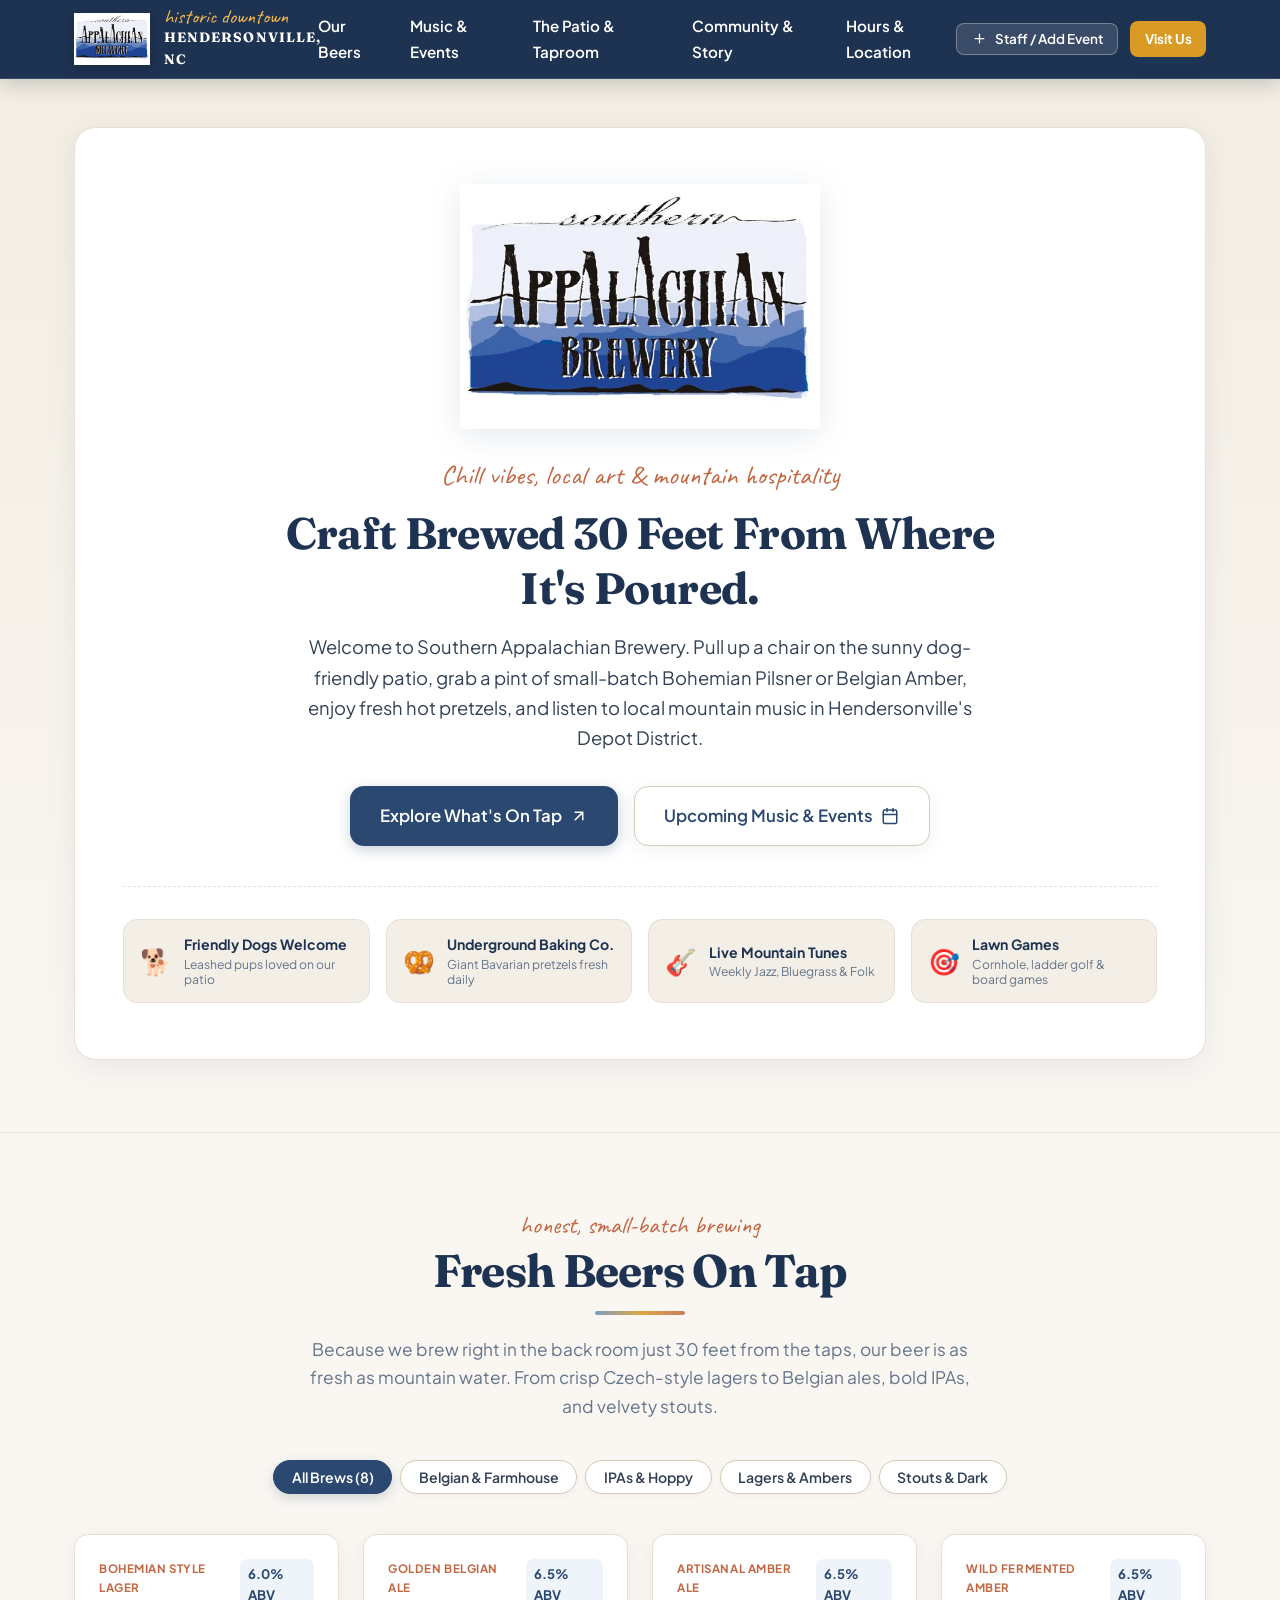
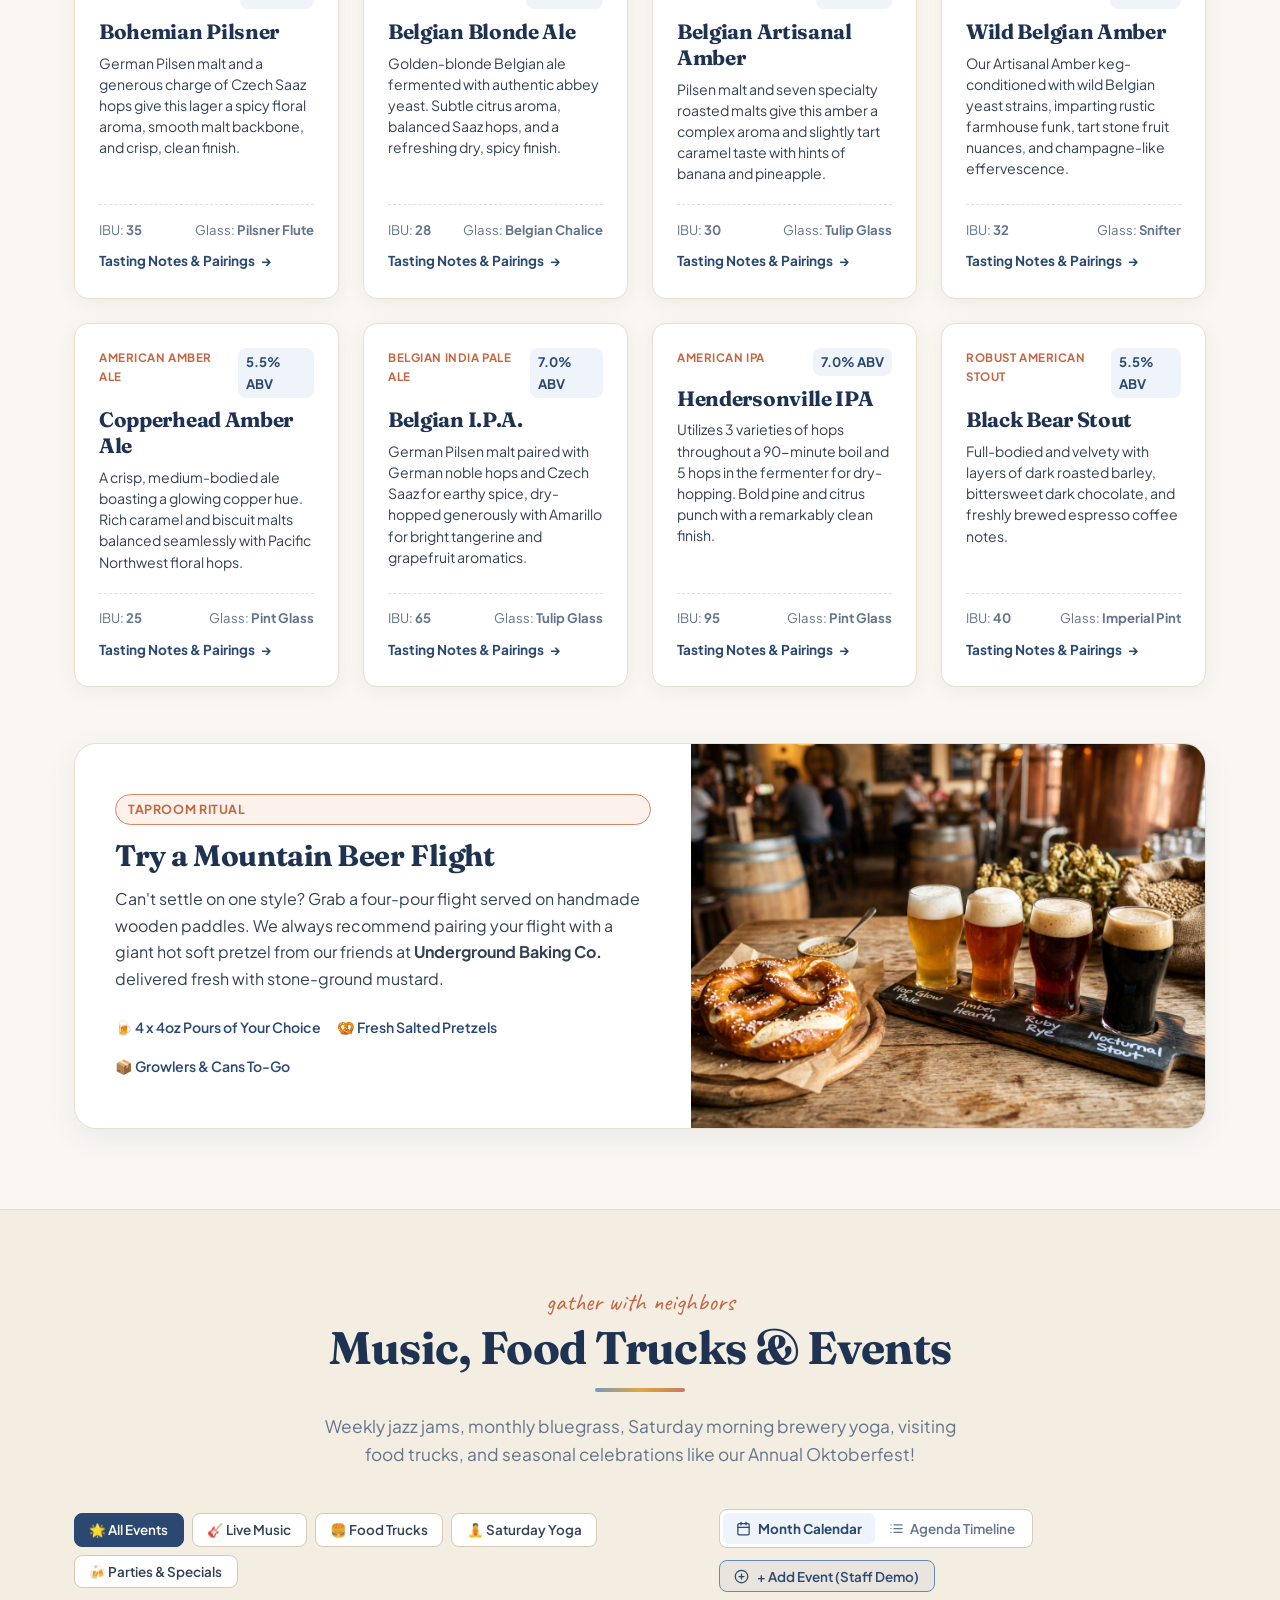
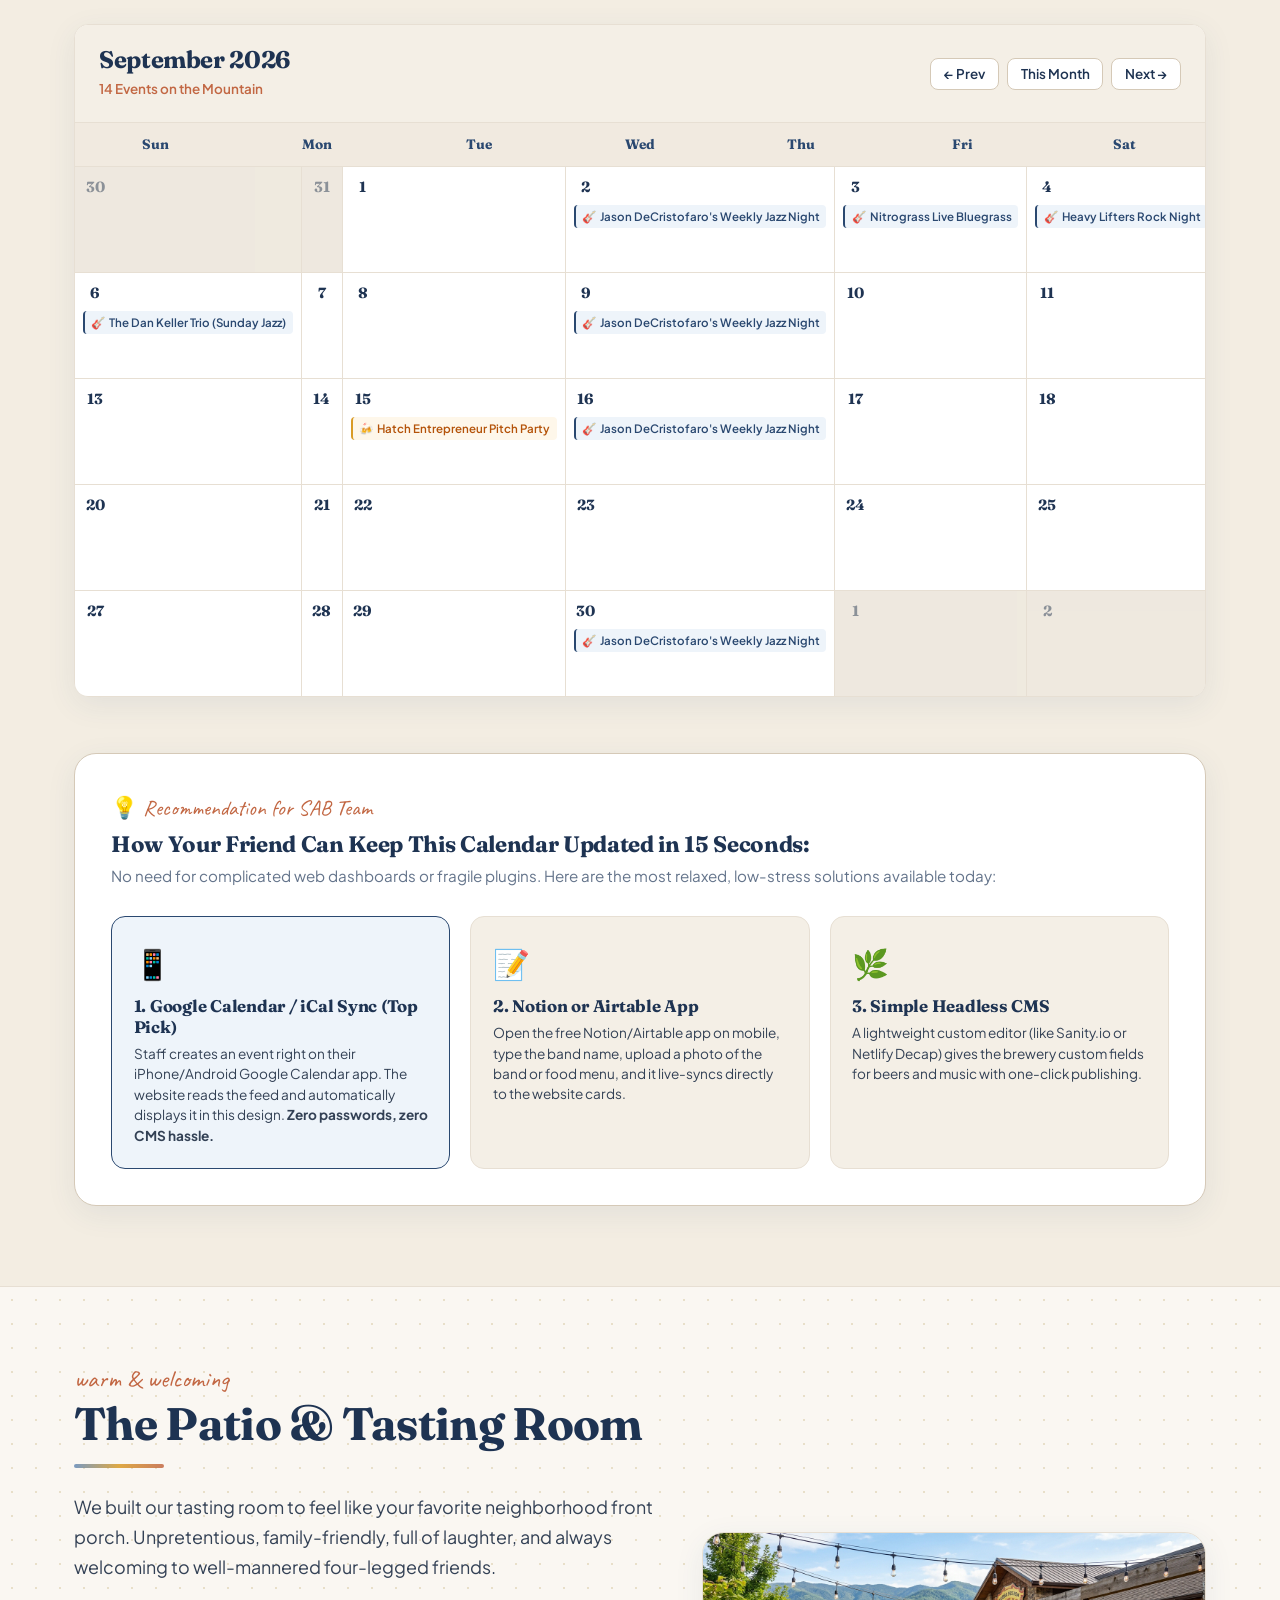
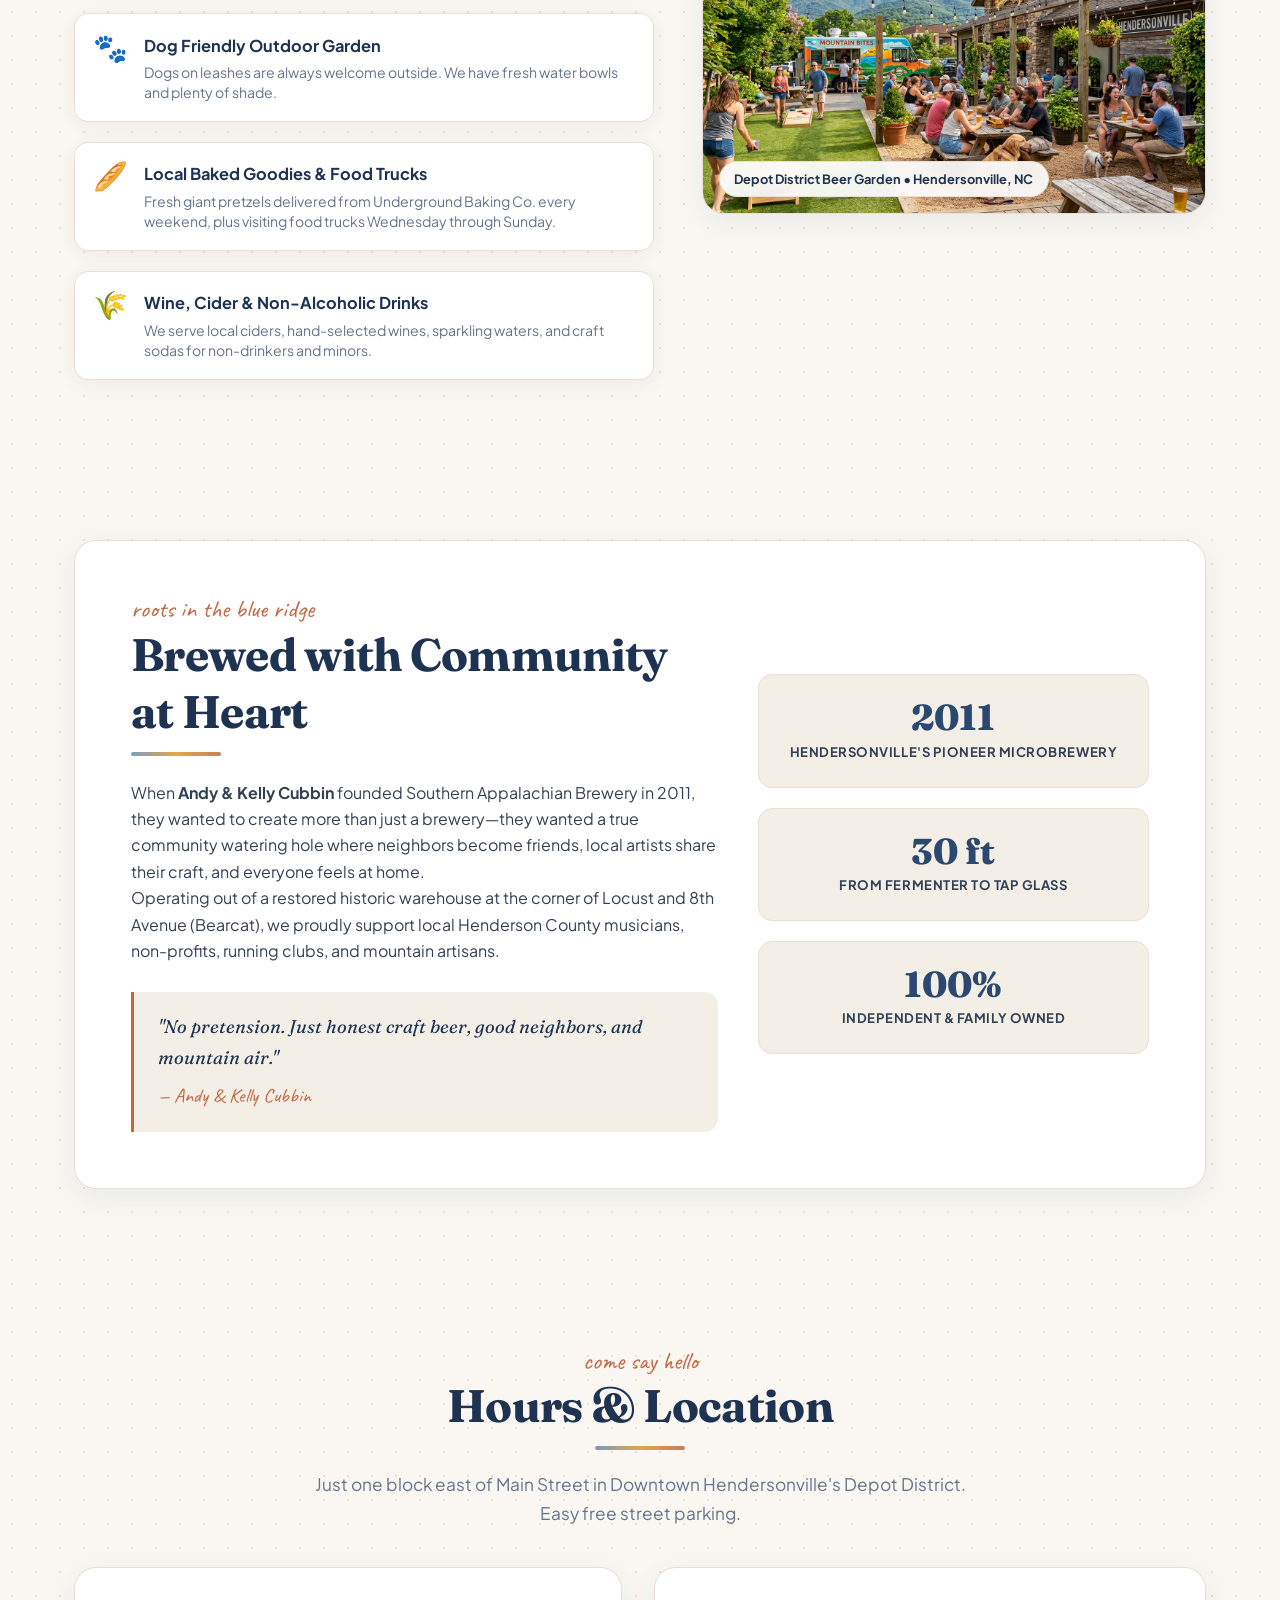
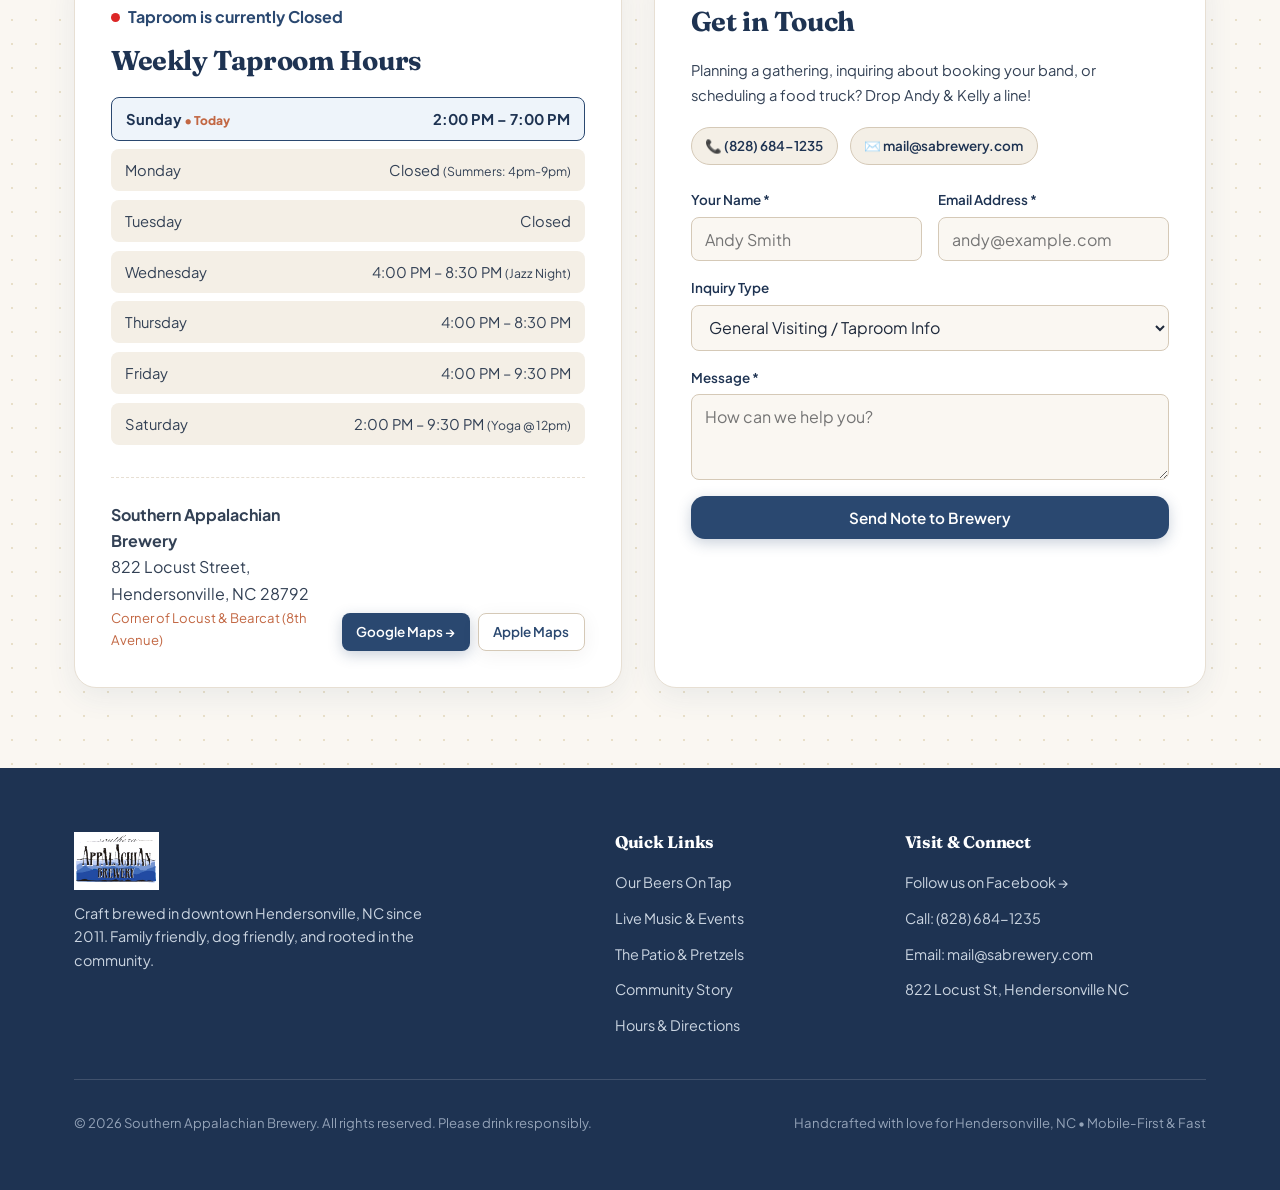
==== index.html @ 85803b51 "first commit" ====
<!DOCTYPE html>
<html lang="en">
<head>
  <meta charset="UTF-8">
  <meta name="viewport" content="width=device-width, initial-scale=1.0, viewport-fit=cover">
  <title>Southern Appalachian Brewery | Hendersonville, NC &bull; Craft Beer &amp; Community</title>
  <meta name="description" content="A warm, homey craft microbrewery nestled in the Historic Depot District of Downtown Hendersonville, NC. Fresh local beers brewed 30 feet from where they're poured, dog & family-friendly beer garden, live music, and rotating food trucks.">
  <meta name="theme-color" content="#243E63">
  
  <!-- OpenGraph / Social -->
  <meta property="og:type" content="website">
  <meta property="og:title" content="Southern Appalachian Brewery | Hendersonville, NC">
  <meta property="og:description" content="Chill mountain vibes, fresh craft beers on tap, dog-friendly patio, live bluegrass & jazz, and community gatherings in the Blue Ridge Mountains.">
  <meta property="og:image" content="assets/images/logo.png">
  
  <!-- Google Fonts: Fraunces (Handcrafted Serif), Caveat (Artisan Script), Plus Jakarta Sans (Clean Modern Body) -->
  <link rel="preconnect" href="https://fonts.googleapis.com">
  <link rel="preconnect" href="https://fonts.gstatic.com" crossorigin>
  <link href="https://fonts.googleapis.com/css2?family=Caveat:wght@600;700&family=Fraunces:ital,opsz,wght@0,9..144,400;0,9..144,600;0,9..144,700;1,9..144,400&family=Plus+Jakarta+Sans:wght@400;500;600;700&display=swap" rel="stylesheet">
  
  <link rel="stylesheet" href="styles.css">
</head>
<body>



  <!-- Site Navigation Header -->
  <header class="site-header" id="site-header">
    <div class="container header-inner">
      <a href="#" class="brand-logo" aria-label="Southern Appalachian Brewery Home">
        <img src="assets/images/logo.png" alt="Southern Appalachian Brewery Logo" class="header-logo-img">
        <div class="brand-text">
          <span class="brand-script">historic downtown</span>
          <span class="brand-title">HENDERSONVILLE, NC</span>
        </div>
      </a>

      <!-- Desktop Navigation Menu -->
      <nav class="desktop-nav" aria-label="Main Navigation">
        <ul class="nav-list">
          <li><a href="#beers" class="nav-link">Our Beers</a></li>
          <li><a href="#events" class="nav-link">Music &amp; Events</a></li>
          <li><a href="#tasting-room" class="nav-link">The Patio &amp; Taproom</a></li>
          <li><a href="#community" class="nav-link">Community &amp; Story</a></li>
          <li><a href="#location" class="nav-link">Hours &amp; Location</a></li>
        </ul>
      </nav>

      <!-- Header Actions -->
      <div class="header-actions">
        <button class="btn btn-outline-mountain btn-sm staff-portal-btn" id="open-staff-modal-header" title="Staff Event Management">
          <svg width="15" height="15" viewBox="0 0 24 24" fill="none" stroke="currentColor" stroke-width="2" stroke-linecap="round" stroke-linejoin="round" aria-hidden="true"><path d="M12 5v14M5 12h14"/></svg>
          <span>Staff / Add Event</span>
        </button>
        <a href="#location" class="btn btn-primary btn-sm header-visit-btn">Visit Us</a>
        <button class="mobile-menu-toggle" id="mobile-menu-toggle" aria-label="Toggle navigation menu" aria-expanded="false">
          <span class="hamburger-line"></span>
          <span class="hamburger-line"></span>
          <span class="hamburger-line"></span>
        </button>
      </div>
    </div>

    <!-- Mobile Nav Drawer -->
    <div class="mobile-drawer" id="mobile-drawer">
      <div class="mobile-drawer-header">
        <img src="assets/images/logo.png" alt="Southern Appalachian Brewery" class="drawer-logo-img">
        <button class="drawer-close-btn" id="drawer-close-btn" aria-label="Close menu">&times;</button>
      </div>
      <ul class="mobile-nav-list">
        <li><a href="#beers" class="mobile-nav-link">🍺 Fresh Beers On Tap</a></li>
        <li><a href="#events" class="mobile-nav-link">📅 Music, Shows &amp; Calendar</a></li>
        <li><a href="#tasting-room" class="mobile-nav-link">🥨 The Patio &amp; Food Trucks</a></li>
        <li><a href="#community" class="mobile-nav-link">🎨 Local Art &amp; Community Story</a></li>
        <li><a href="#location" class="mobile-nav-link">📍 Hours, Map &amp; Directions</a></li>
      </ul>
      <div class="mobile-drawer-footer">
        <button class="btn btn-outline-mountain btn-full" id="open-staff-modal-mobile">
          <svg width="16" height="16" viewBox="0 0 24 24" fill="none" stroke="currentColor" stroke-width="2" stroke-linecap="round" stroke-linejoin="round" aria-hidden="true"><path d="M12 5v14M5 12h14"/></svg>
          Staff / Add Event Demo
        </button>
        <div class="drawer-contact-info">
          <p>📞 <a href="tel:8286841235">(828) 684-1235</a></p>
          <p>📍 822 Locust St, Downtown Hendersonville, NC</p>
        </div>
      </div>
    </div>
  </header>

  <!-- Hero Section: Warm, Welcoming, Blue Ridge Mountain Atmosphere -->
  <section class="hero-section" id="hero">
    <div class="hero-art-layer" aria-hidden="true">
      <div class="mountain-watercolor-wash"></div>
    </div>

    <div class="container hero-container">
      <div class="hero-card-main">
        <div class="hero-logo-centerpiece">
          <img src="assets/images/logo.png" alt="Southern Appalachian Brewery Logo" class="hero-main-logo" fetchpriority="high">
        </div>

        <div class="hero-tagline-wrap">
          <span class="hero-script-tag">Chill vibes, local art &amp; mountain hospitality</span>
          <h1 class="hero-heading">Craft Brewed 30 Feet From Where It's Poured.</h1>
          <p class="hero-lead">
            Welcome to Southern Appalachian Brewery. Pull up a chair on the sunny dog-friendly patio, grab a pint of small-batch Bohemian Pilsner or Belgian Amber, enjoy fresh hot pretzels, and listen to local mountain music in Hendersonville's Depot District.
          </p>
        </div>

        <!-- Hero Actions -->
        <div class="hero-actions">
          <a href="#beers" class="btn btn-primary btn-lg">
            <span>Explore What's On Tap</span>
            <svg width="18" height="18" viewBox="0 0 24 24" fill="none" stroke="currentColor" stroke-width="2" stroke-linecap="round" stroke-linejoin="round" aria-hidden="true"><path d="M7 17l9.2-9.2M17 17V7H7"/></svg>
          </a>
          <a href="#events" class="btn btn-secondary btn-lg">
            <span>Upcoming Music &amp; Events</span>
            <svg width="18" height="18" viewBox="0 0 24 24" fill="none" stroke="currentColor" stroke-width="2" stroke-linecap="round" stroke-linejoin="round" aria-hidden="true"><rect x="3" y="4" width="18" height="18" rx="2" ry="2"/><line x1="16" y1="2" x2="16" y2="6"/><line x1="8" y1="2" x2="8" y2="6"/><line x1="3" y1="10" x2="21" y2="10"/></svg>
          </a>
        </div>

        <!-- Warm Highlights Row -->
        <div class="hero-porch-highlights">
          <div class="porch-item">
            <span class="porch-icon">🐕</span>
            <div>
              <strong>Friendly Dogs Welcome</strong>
              <p>Leashed pups loved on our patio</p>
            </div>
          </div>
          <div class="porch-item">
            <span class="porch-icon">🥨</span>
            <div>
              <strong>Underground Baking Co.</strong>
              <p>Giant Bavarian pretzels fresh daily</p>
            </div>
          </div>
          <div class="porch-item">
            <span class="porch-icon">🎸</span>
            <div>
              <strong>Live Mountain Tunes</strong>
              <p>Weekly Jazz, Bluegrass &amp; Folk</p>
            </div>
          </div>
          <div class="porch-item">
            <span class="porch-icon">🎯</span>
            <div>
              <strong>Lawn Games</strong>
              <p>Cornhole, ladder golf &amp; board games</p>
            </div>
          </div>
        </div>
      </div>
    </div>
  </section>

  <!-- Craft Beers On Tap Section -->
  <section class="section beers-section" id="beers">
    <div class="container">
      <div class="section-header text-center">
        <span class="section-script">honest, small-batch brewing</span>
        <h2 class="section-title">Fresh Beers On Tap</h2>
        <div class="watercolor-divider" aria-hidden="true"></div>
        <p class="section-subtitle">
          Because we brew right in the back room just 30 feet from the taps, our beer is as fresh as mountain water. From crisp Czech-style lagers to Belgian ales, bold IPAs, and velvety stouts.
        </p>

        <!-- Category Filters -->
        <div class="beer-filters" role="tablist" aria-label="Beer category filters">
          <button class="filter-pill active" data-filter="all" role="tab" aria-selected="true">All Brews (8)</button>
          <button class="filter-pill" data-filter="belgian" role="tab" aria-selected="false">Belgian &amp; Farmhouse</button>
          <button class="filter-pill" data-filter="ipa" role="tab" aria-selected="false">IPAs &amp; Hoppy</button>
          <button class="filter-pill" data-filter="lager-ale" role="tab" aria-selected="false">Lagers &amp; Ambers</button>
          <button class="filter-pill" data-filter="dark" role="tab" aria-selected="false">Stouts &amp; Dark</button>
        </div>
      </div>

      <!-- Beers Grid -->
      <div class="beers-grid" id="beers-grid">
        <!-- Rendered dynamically by app.js -->
      </div>

      <!-- Flight & Pretzel Experience Card -->
      <div class="flight-community-card">
        <div class="flight-text">
          <span class="badge badge-clay">Taproom Ritual</span>
          <h3>Try a Mountain Beer Flight</h3>
          <p>
            Can't settle on one style? Grab a four-pour flight served on handmade wooden paddles. We always recommend pairing your flight with a giant hot soft pretzel from our friends at <strong>Underground Baking Co.</strong> delivered fresh with stone-ground mustard.
          </p>
          <div class="flight-tags">
            <span>🍺 4 x 4oz Pours of Your Choice</span>
            <span>🥨 Fresh Salted Pretzels</span>
            <span>📦 Growlers &amp; Cans To-Go</span>
          </div>
        </div>
        <div class="flight-img-wrapper">
          <img src="assets/images/beer-pretzels.jpg" alt="Craft beer flight and giant Bavarian pretzel" loading="lazy">
        </div>
      </div>
    </div>
  </section>

  <!-- Community Calendar & Events Section (The Main Solution) -->
  <section class="section events-section" id="events">
    <div class="container">
      <div class="section-header text-center">
        <span class="section-script">gather with neighbors</span>
        <h2 class="section-title">Music, Food Trucks &amp; Events</h2>
        <div class="watercolor-divider" aria-hidden="true"></div>
        <p class="section-subtitle">
          Weekly jazz jams, monthly bluegrass, Saturday morning brewery yoga, visiting food trucks, and seasonal celebrations like our Annual Oktoberfest!
        </p>
      </div>

      <!-- Calendar Controls & Category Filter Toolbar -->
      <div class="calendar-toolbar">
        <!-- Category Filters -->
        <div class="event-category-filters" id="event-filters">
          <button class="event-filter-btn active" data-category="all">🌟 All Events</button>
          <button class="event-filter-btn" data-category="music">🎸 Live Music</button>
          <button class="event-filter-btn" data-category="food">🍔 Food Trucks</button>
          <button class="event-filter-btn" data-category="yoga">🧘 Saturday Yoga</button>
          <button class="event-filter-btn" data-category="special">🍻 Parties &amp; Specials</button>
        </div>

        <!-- View Switcher & Staff Trigger -->
        <div class="calendar-view-controls">
          <div class="view-toggle-group" role="group" aria-label="View toggle">
            <button class="view-toggle-btn active" id="view-calendar-btn" aria-pressed="true">
              <svg width="15" height="15" viewBox="0 0 24 24" fill="none" stroke="currentColor" stroke-width="2" stroke-linecap="round" stroke-linejoin="round" aria-hidden="true"><rect x="3" y="4" width="18" height="18" rx="2" ry="2"/><line x1="16" y1="2" x2="16" y2="6"/><line x1="8" y1="2" x2="8" y2="6"/><line x1="3" y1="10" x2="21" y2="10"/></svg>
              <span>Month Calendar</span>
            </button>
            <button class="view-toggle-btn" id="view-agenda-btn" aria-pressed="false">
              <svg width="15" height="15" viewBox="0 0 24 24" fill="none" stroke="currentColor" stroke-width="2" stroke-linecap="round" stroke-linejoin="round" aria-hidden="true"><line x1="8" y1="6" x2="21" y2="6"/><line x1="8" y1="12" x2="21" y2="12"/><line x1="8" y1="18" x2="21" y2="18"/><line x1="3" y1="6" x2="3.01" y2="6"/><line x1="3" y1="12" x2="3.01" y2="12"/><line x1="3" y1="18" x2="3.01" y2="18"/></svg>
              <span>Agenda Timeline</span>
            </button>
          </div>

          <button class="btn btn-outline-mountain btn-sm staff-add-event-btn" id="open-staff-modal-section">
            <svg width="15" height="15" viewBox="0 0 24 24" fill="none" stroke="currentColor" stroke-width="2" stroke-linecap="round" stroke-linejoin="round" aria-hidden="true"><circle cx="12" cy="12" r="10"/><line x1="12" y1="8" x2="12" y2="16"/><line x1="8" y1="12" x2="16" y2="12"/></svg>
            <span>+ Add Event (Staff Demo)</span>
          </button>
        </div>
      </div>

      <!-- VIEW 1: Community Calendar Month Grid -->
      <div class="calendar-container" id="calendar-view">
        <div class="calendar-month-header">
          <div class="month-title-wrap">
            <h3 class="current-month-heading" id="calendar-month-heading">September 2026</h3>
            <span class="month-subtitle" id="calendar-month-stats">14 Events on the Mountain</span>
          </div>
          <div class="month-nav-buttons">
            <button class="cal-nav-btn" id="cal-prev-month" aria-label="Previous month">&larr; Prev</button>
            <button class="cal-today-btn" id="cal-today-btn">This Month</button>
            <button class="cal-nav-btn" id="cal-next-month" aria-label="Next month">Next &rarr;</button>
          </div>
        </div>

        <!-- Days of Week Header -->
        <div class="calendar-grid-header">
          <span>Sun</span>
          <span>Mon</span>
          <span>Tue</span>
          <span>Wed</span>
          <span>Thu</span>
          <span>Fri</span>
          <span>Sat</span>
        </div>

        <!-- Calendar Days Grid (Populated by JS) -->
        <div class="calendar-grid-body" id="calendar-grid-body"></div>
      </div>

      <!-- VIEW 2: Upcoming Agenda Timeline View -->
      <div class="agenda-container" id="agenda-view" style="display: none;">
        <div class="agenda-list" id="agenda-list">
          <!-- Rendered dynamically by app.js -->
        </div>
      </div>

      <!-- Architecture Guidance Box (Modern Event Solutions for Brewery) -->
      <div class="calendar-guidance-box">
        <div class="guidance-header">
          <div class="guidance-badge">💡 Recommendation for SAB Team</div>
          <h4>How Your Friend Can Keep This Calendar Updated in 15 Seconds:</h4>
          <p>No need for complicated web dashboards or fragile plugins. Here are the most relaxed, low-stress solutions available today:</p>
        </div>

        <div class="guidance-grid">
          <div class="guidance-card active-card">
            <div class="card-icon">📱</div>
            <h5>1. Google Calendar / iCal Sync (Top Pick)</h5>
            <p>Staff creates an event right on their iPhone/Android Google Calendar app. The website reads the feed and automatically displays it in this design. <strong>Zero passwords, zero CMS hassle.</strong></p>
          </div>

          <div class="guidance-card">
            <div class="card-icon">📝</div>
            <h5>2. Notion or Airtable App</h5>
            <p>Open the free Notion/Airtable app on mobile, type the band name, upload a photo of the band or food menu, and it live-syncs directly to the website cards.</p>
          </div>

          <div class="guidance-card">
            <div class="card-icon">🌿</div>
            <h5>3. Simple Headless CMS</h5>
            <p>A lightweight custom editor (like Sanity.io or Netlify Decap) gives the brewery custom fields for beers and music with one-click publishing.</p>
          </div>
        </div>
      </div>
    </div>
  </section>

  <!-- The Tasting Room & Patio Experience -->
  <section class="section tasting-room-section" id="tasting-room">
    <div class="container">
      <div class="tasting-room-grid">
        <div class="tasting-info">
          <span class="section-script">warm &amp; welcoming</span>
          <h2 class="section-title">The Patio &amp; Tasting Room</h2>
          <div class="watercolor-divider" style="margin: 0 0 1.5rem 0;" aria-hidden="true"></div>
          <p class="lead-text">
            We built our tasting room to feel like your favorite neighborhood front porch. Unpretentious, family-friendly, full of laughter, and always welcoming to well-mannered four-legged friends.
          </p>

          <div class="features-list">
            <div class="feature-item">
              <span class="f-icon">🐾</span>
              <div>
                <strong>Dog Friendly Outdoor Garden</strong>
                <p>Dogs on leashes are always welcome outside. We have fresh water bowls and plenty of shade.</p>
              </div>
            </div>

            <div class="feature-item">
              <span class="f-icon">🥖</span>
              <div>
                <strong>Local Baked Goodies &amp; Food Trucks</strong>
                <p>Fresh giant pretzels delivered from Underground Baking Co. every weekend, plus visiting food trucks Wednesday through Sunday.</p>
              </div>
            </div>

            <div class="feature-item">
              <span class="f-icon">🌾</span>
              <div>
                <strong>Wine, Cider &amp; Non-Alcoholic Drinks</strong>
                <p>We serve local ciders, hand-selected wines, sparkling waters, and craft sodas for non-drinkers and minors.</p>
              </div>
            </div>
          </div>
        </div>

        <div class="tasting-visual">
          <div class="porch-photo-card">
            <img src="assets/images/patio.jpg" alt="Outdoor beer garden patio with picnic tables, cornhole, and food truck" loading="lazy">
            <div class="photo-caption">
              <span>Depot District Beer Garden &bull; Hendersonville, NC</span>
            </div>
          </div>
        </div>
      </div>
    </div>
  </section>

  <!-- Community & Story Section -->
  <section class="section community-section" id="community">
    <div class="container">
      <div class="community-card">
        <div class="community-text">
          <span class="section-script">roots in the blue ridge</span>
          <h2 class="section-title">Brewed with Community at Heart</h2>
          <div class="watercolor-divider" style="margin: 0 0 1.5rem 0;" aria-hidden="true"></div>
          <p>
            When <strong>Andy &amp; Kelly Cubbin</strong> founded Southern Appalachian Brewery in 2011, they wanted to create more than just a brewery—they wanted a true community watering hole where neighbors become friends, local artists share their craft, and everyone feels at home.
          </p>
          <p>
            Operating out of a restored historic warehouse at the corner of Locust and 8th Avenue (Bearcat), we proudly support local Henderson County musicians, non-profits, running clubs, and mountain artisans.
          </p>
          <div class="quote-card">
            <p>"No pretension. Just honest craft beer, good neighbors, and mountain air."</p>
            <span class="quote-sign">&mdash; Andy &amp; Kelly Cubbin</span>
          </div>
        </div>

        <div class="community-badges">
          <div class="community-badge-item">
            <span class="c-num">2011</span>
            <span class="c-lbl">Hendersonville's Pioneer Microbrewery</span>
          </div>
          <div class="community-badge-item">
            <span class="c-num">30 ft</span>
            <span class="c-lbl">From Fermenter to Tap Glass</span>
          </div>
          <div class="community-badge-item">
            <span class="c-num">100%</span>
            <span class="c-lbl">Independent &amp; Family Owned</span>
          </div>
        </div>
      </div>
    </div>
  </section>

  <!-- Location, Hours & Contact Section -->
  <section class="section location-section" id="location">
    <div class="container">
      <div class="section-header text-center">
        <span class="section-script">come say hello</span>
        <h2 class="section-title">Hours &amp; Location</h2>
        <div class="watercolor-divider" aria-hidden="true"></div>
        <p class="section-subtitle">
          Just one block east of Main Street in Downtown Hendersonville's Depot District. Easy free street parking.
        </p>
      </div>

      <div class="location-grid">
        <!-- Hours Card -->
        <div class="homey-card hours-card">
          <div class="card-status-header">
            <span class="status-dot pulse" id="hours-status-dot"></span>
            <span id="hours-status-title" style="font-weight: 700; color: var(--mountain-blue);">Taproom Schedule</span>
          </div>

          <h3 class="card-inner-title">Weekly Taproom Hours</h3>
          <ul class="hours-list" id="hours-list">
            <li data-day="0" class="hours-row">
              <span class="day-name">Sunday</span>
              <span class="day-time">2:00 PM &ndash; 7:00 PM</span>
            </li>
            <li data-day="1" class="hours-row">
              <span class="day-name">Monday</span>
              <span class="day-time">Closed <small>(Summers: 4pm-9pm)</small></span>
            </li>
            <li data-day="2" class="hours-row">
              <span class="day-name">Tuesday</span>
              <span class="day-time text-muted">Closed</span>
            </li>
            <li data-day="3" class="hours-row">
              <span class="day-name">Wednesday</span>
              <span class="day-time">4:00 PM &ndash; 8:30 PM <small>(Jazz Night)</small></span>
            </li>
            <li data-day="4" class="hours-row">
              <span class="day-name">Thursday</span>
              <span class="day-time">4:00 PM &ndash; 8:30 PM</span>
            </li>
            <li data-day="5" class="hours-row">
              <span class="day-name">Friday</span>
              <span class="day-time">4:00 PM &ndash; 9:30 PM</span>
            </li>
            <li data-day="6" class="hours-row">
              <span class="day-name">Saturday</span>
              <span class="day-time">2:00 PM &ndash; 9:30 PM <small>(Yoga @ 12pm)</small></span>
            </li>
          </ul>

          <div class="address-footer">
            <div>
              <strong>Southern Appalachian Brewery</strong>
              <p>822 Locust Street, Hendersonville, NC 28792</p>
              <p class="address-sub">Corner of Locust &amp; Bearcat (8th Avenue)</p>
            </div>
            <div class="map-links">
              <a href="https://maps.google.com/?q=822+Locust+Street,+Hendersonville,+NC+28792" target="_blank" rel="noopener noreferrer" class="btn btn-primary btn-sm">Google Maps &rarr;</a>
              <a href="https://maps.apple.com/?address=822+Locust+St,+Hendersonville,+NC+28792" target="_blank" rel="noopener noreferrer" class="btn btn-secondary btn-sm">Apple Maps</a>
            </div>
          </div>
        </div>

        <!-- Contact Form Card -->
        <div class="homey-card contact-card">
          <h3 class="card-inner-title">Get in Touch</h3>
          <p class="contact-intro">Planning a gathering, inquiring about booking your band, or scheduling a food truck? Drop Andy &amp; Kelly a line!</p>
          
          <div class="quick-pills">
            <a href="tel:8286841235" class="q-pill">📞 (828) 684-1235</a>
            <a href="mailto:mail@sabrewery.com" class="q-pill">✉️ mail@sabrewery.com</a>
          </div>

          <form class="contact-form" id="contact-form">
            <div class="form-row">
              <div class="form-group">
                <label for="contact-name">Your Name *</label>
                <input type="text" id="contact-name" name="name" required placeholder="Andy Smith">
              </div>
              <div class="form-group">
                <label for="contact-email">Email Address *</label>
                <input type="email" id="contact-email" name="email" required placeholder="andy@example.com">
              </div>
            </div>

            <div class="form-group">
              <label for="contact-topic">Inquiry Type</label>
              <select id="contact-topic" name="topic">
                <option value="general">General Visiting / Taproom Info</option>
                <option value="music">Musician / Band Booking</option>
                <option value="foodtruck">Food Truck Application</option>
                <option value="private-party">Private Event / Party Reservation</option>
                <option value="beers">Kegs / Beer Availability</option>
              </select>
            </div>

            <div class="form-group">
              <label for="contact-message">Message *</label>
              <textarea id="contact-message" name="message" rows="3" required placeholder="How can we help you?"></textarea>
            </div>

            <button type="submit" class="btn btn-primary btn-full" id="contact-submit-btn">
              <span>Send Note to Brewery</span>
            </button>
            <div class="form-feedback" id="contact-feedback" style="display: none;"></div>
          </form>
        </div>
      </div>
    </div>
  </section>

  <!-- Warm Mountain Footer -->
  <footer class="site-footer">
    <div class="container footer-inner">
      <div class="footer-top">
        <div class="footer-brand-col">
          <img src="assets/images/logo.png" alt="Southern Appalachian Brewery" class="footer-logo-img">
          <p class="footer-motto">
            Craft brewed in downtown Hendersonville, NC since 2011. Family friendly, dog friendly, and rooted in the community.
          </p>
        </div>

        <div class="footer-links-col">
          <h5>Quick Links</h5>
          <ul>
            <li><a href="#beers">Our Beers On Tap</a></li>
            <li><a href="#events">Live Music &amp; Events</a></li>
            <li><a href="#tasting-room">The Patio &amp; Pretzels</a></li>
            <li><a href="#community">Community Story</a></li>
            <li><a href="#location">Hours &amp; Directions</a></li>
          </ul>
        </div>

        <div class="footer-links-col">
          <h5>Visit &amp; Connect</h5>
          <ul>
            <li><a href="https://www.facebook.com/pages/Southern-Appalachian-Brewery/186297024741055" target="_blank" rel="noopener noreferrer">Follow us on Facebook &rarr;</a></li>
            <li><a href="tel:8286841235">Call: (828) 684-1235</a></li>
            <li><a href="mailto:mail@sabrewery.com">Email: mail@sabrewery.com</a></li>
            <li><a href="https://maps.google.com/?q=822+Locust+Street,+Hendersonville,+NC+28792" target="_blank" rel="noopener noreferrer">822 Locust St, Hendersonville NC</a></li>
          </ul>
        </div>
      </div>

      <div class="footer-bottom">
        <p>&copy; <span id="current-year">2026</span> Southern Appalachian Brewery. All rights reserved. Please drink responsibly.</p>
        <p class="footer-note">Handcrafted with love for Hendersonville, NC &bull; Mobile-First &amp; Fast</p>
      </div>
    </div>
  </footer>

  <!-- Fixed Mobile Bottom Navigation Bar (Refined for Warm Vibe) -->
  <nav class="mobile-bottom-nav" aria-label="Mobile quick navigation">
    <a href="#beers" class="bottom-nav-item">
      <span class="bottom-nav-icon">🍺</span>
      <span class="bottom-nav-label">Beers</span>
    </a>
    <a href="#events" class="bottom-nav-item active">
      <span class="bottom-nav-icon">📅</span>
      <span class="bottom-nav-label">Events</span>
    </a>
    <a href="#location" class="bottom-nav-item">
      <span class="bottom-nav-icon">⏰</span>
      <span class="bottom-nav-label">Hours</span>
    </a>
    <a href="https://maps.google.com/?q=822+Locust+Street,+Hendersonville,+NC+28792" target="_blank" rel="noopener noreferrer" class="bottom-nav-item">
      <span class="bottom-nav-icon">🗺️</span>
      <span class="bottom-nav-label">Map</span>
    </a>
    <a href="tel:8286841235" class="bottom-nav-item">
      <span class="bottom-nav-icon">📞</span>
      <span class="bottom-nav-label">Call</span>
    </a>
  </nav>

  <!-- MODAL 1: Day Events / Event Detail Modal -->
  <div class="modal-backdrop" id="event-detail-modal" aria-hidden="true" role="dialog">
    <div class="modal-card">
      <div class="modal-header">
        <div class="modal-title-wrap">
          <span class="badge badge-mountain" id="modal-event-date-badge">Event Date</span>
          <h3 id="modal-event-title">Event Title</h3>
        </div>
        <button class="modal-close-btn" id="close-event-modal-btn" aria-label="Close modal">&times;</button>
      </div>
      <div class="modal-body" id="modal-event-body"></div>
    </div>
  </div>

  <!-- MODAL 2: Staff Event Manager (Interactive Demonstration) -->
  <div class="modal-backdrop" id="staff-modal" aria-hidden="true" role="dialog">
    <div class="modal-card staff-modal-card">
      <div class="modal-header">
        <div class="modal-title-wrap">
          <span class="badge badge-pine">Staff Event Manager Demo</span>
          <h3>Add / Publish Brewery Events</h3>
        </div>
        <button class="modal-close-btn" id="close-staff-modal-btn" aria-label="Close modal">&times;</button>
      </div>
      <div class="modal-body">
        <p class="staff-intro">
          This prototype demonstrates how effortlessly staff can add a new live show, yoga class, or food truck from their phone or laptop. It immediately appears on the live calendar and persists in local storage.
        </p>

        <form id="add-event-form" class="staff-form">
          <div class="form-row">
            <div class="form-group">
              <label for="new-event-title">Performer or Event Name *</label>
              <input type="text" id="new-event-title" required placeholder="e.g. Jason DeCristofaro Jazz Jam">
            </div>
            <div class="form-group">
              <label for="new-event-category">Category *</label>
              <select id="new-event-category" required>
                <option value="music">🎸 Live Music / Concert</option>
                <option value="food">🍔 Food Truck</option>
                <option value="yoga">🧘 Saturday Yoga Flow</option>
                <option value="special">🍻 Brewery Festival / Special</option>
              </select>
            </div>
          </div>

          <div class="form-row">
            <div class="form-group">
              <label for="new-event-date">Date *</label>
              <input type="date" id="new-event-date" required>
            </div>
            <div class="form-group">
              <label for="new-event-time">Time Range *</label>
              <input type="text" id="new-event-time" required placeholder="e.g. 6:00 PM &ndash; 8:00 PM">
            </div>
          </div>

          <div class="form-group">
            <label for="new-event-foodtruck">Featured Food Truck (Optional)</label>
            <input type="text" id="new-event-foodtruck" placeholder="e.g. BaseCamp Grub Burgers">
          </div>

          <div class="form-group">
            <label for="new-event-desc">Event Description</label>
            <textarea id="new-event-desc" rows="3" placeholder="Band bio, cover details, link to artist or food truck menu..."></textarea>
          </div>

          <div class="staff-form-actions">
            <button type="submit" class="btn btn-primary" id="save-event-btn">
              <span>+ Publish to Calendar</span>
            </button>
            <button type="button" class="btn btn-secondary" id="reset-events-btn">
              <span>Reset to Defaults</span>
            </button>
          </div>
        </form>
      </div>
    </div>
  </div>

  <!-- MODAL 3: Beer Detail & Pairing Modal -->
  <div class="modal-backdrop" id="beer-modal" aria-hidden="true" role="dialog">
    <div class="modal-card">
      <div class="modal-header">
        <div class="modal-title-wrap">
          <span class="badge badge-mountain" id="beer-modal-style">Style</span>
          <h3 id="beer-modal-name">Beer Name</h3>
        </div>
        <button class="modal-close-btn" id="close-beer-modal-btn" aria-label="Close modal">&times;</button>
      </div>
      <div class="modal-body" id="beer-modal-body"></div>
    </div>
  </div>

  <!-- Toast Notification -->
  <div class="toast-notification" id="toast" role="status" aria-live="polite"></div>

  <!-- Scripts -->
  <script src="app.js"></script>
</body>
</html>
---- styles.css ----
/* ==========================================================================
   Southern Appalachian Brewery (SAB) - Blue Ridge Mountain & Community Style
   Homey, Artisanal, Chill Mountain Porch Aesthetic
   ========================================================================== */

/* --- Design Tokens & Color Palette --- */
:root {
  --font-serif: 'Fraunces', Georgia, serif;
  --font-script: 'Caveat', cursive;
  --font-sans: 'Plus Jakarta Sans', -apple-system, BlinkMacSystemFont, sans-serif;

  /* Blue Ridge Mountain & Low-Country Canvas Palette */
  --bg-page: #FAF7F2;
  --bg-page-alt: #F3EDE2;
  --bg-card: #FFFFFF;
  --bg-card-subtle: #F8F5EE;
  --bg-porch-warm: #F4EFE6;

  /* Deep Mountain Blues (Extracted directly from SAB Logo) */
  --mountain-blue-deep: #1E3352;
  --mountain-blue: #2A4870;
  --mountain-blue-mid: #416794;
  --mountain-blue-soft: #638AB8;
  --mountain-blue-mist: #D8E4F0;
  --mountain-blue-faint: #EEF4FA;

  /* Warm Earthy Accents */
  --honey-ale: #D99B26;
  --honey-ale-light: #F7BA4F;
  --honey-ale-faint: #FEF7EA;
  --mountain-clay: #C26743;
  --mountain-clay-light: #DF835E;
  --mountain-clay-faint: #FDF1EC;
  --pine-green: #2E5A44;
  --pine-green-light: #3F7A5D;
  --pine-green-faint: #EDF7F2;

  /* Text Colors */
  --text-dark: #1E293B;
  --text-body: #334155;
  --text-muted: #64748B;
  --text-light: #94A3B8;

  /* Borders & Shadows */
  --border-light: #E7DFD3;
  --border-medium: #D5C9B7;
  --border-blue: rgba(42, 72, 112, 0.25);
  --shadow-soft: 0 4px 20px rgba(50, 40, 25, 0.06);
  --shadow-card: 0 8px 30px rgba(42, 72, 112, 0.08);
  --shadow-hover: 0 14px 40px rgba(42, 72, 112, 0.14);

  /* Layout */
  --container-max: 1180px;
  --header-height: 78px;
  --radius-sm: 8px;
  --radius-md: 14px;
  --radius-lg: 22px;
  --radius-full: 9999px;
  --transition: 0.24s cubic-bezier(0.16, 1, 0.3, 1);
}

/* --- Global Reset & Typography --- */
*, *::before, *::after {
  box-sizing: border-box;
  margin: 0;
  padding: 0;
}

html {
  scroll-behavior: smooth;
  font-size: 16px;
  -webkit-text-size-adjust: 100%;
}

body {
  font-family: var(--font-sans);
  background-color: var(--bg-page);
  color: var(--text-body);
  line-height: 1.65;
  overflow-x: hidden;
  position: relative;
  -webkit-font-smoothing: antialiased;
  background-image: radial-gradient(#E8DFC9 0.75px, transparent 0.75px);
  background-size: 24px 24px;
}

img {
  max-width: 100%;
  height: auto;
  display: block;
}

a {
  color: var(--mountain-blue);
  text-decoration: none;
  transition: color var(--transition);
}

a:hover {
  color: var(--mountain-clay);
}

button, input, select, textarea {
  font-family: inherit;
  font-size: 1rem;
}

button {
  cursor: pointer;
  border: none;
  background: none;
}

/* --- Typography --- */
h1, h2, h3, h4, h5, h6 {
  font-family: var(--font-serif);
  font-weight: 700;
  line-height: 1.25;
  color: var(--mountain-blue-deep);
  letter-spacing: -0.015em;
}

.section-script {
  display: block;
  font-family: var(--font-script);
  font-size: 1.55rem;
  color: var(--mountain-clay);
  line-height: 1;
  margin-bottom: 0.25rem;
}

.section-title {
  font-size: clamp(2.1rem, 4.5vw, 2.85rem);
  color: var(--mountain-blue-deep);
  margin-bottom: 0.75rem;
}

.watercolor-divider {
  width: 90px;
  height: 4px;
  background: linear-gradient(90deg, var(--mountain-blue-soft), var(--honey-ale), var(--mountain-clay));
  border-radius: var(--radius-full);
  margin: 0.75rem auto 1.25rem;
  opacity: 0.85;
}

.section-subtitle {
  font-size: 1.08rem;
  color: var(--text-muted);
  max-width: 660px;
  margin: 0 auto 2.5rem;
}

/* --- Container & Layout --- */
.container {
  width: 100%;
  max-width: var(--container-max);
  margin: 0 auto;
  padding: 0 1.5rem;
}

.section {
  padding: 5rem 0;
  position: relative;
}

.text-center {
  text-align: center;
}

/* --- Badges --- */
.badge {
  display: inline-flex;
  align-items: center;
  gap: 0.35rem;
  padding: 0.28rem 0.75rem;
  font-size: 0.78rem;
  font-weight: 700;
  border-radius: var(--radius-full);
  text-transform: uppercase;
  letter-spacing: 0.05em;
}

.badge-mountain {
  background: var(--mountain-blue-faint);
  color: var(--mountain-blue);
  border: 1px solid var(--mountain-blue-soft);
}

.badge-clay {
  background: var(--mountain-clay-faint);
  color: var(--mountain-clay);
  border: 1px solid var(--mountain-clay-light);
}

.badge-pine {
  background: var(--pine-green-faint);
  color: var(--pine-green);
  border: 1px solid var(--pine-green-light);
}

.status-dot {
  display: inline-block;
  width: 9px;
  height: 9px;
  border-radius: 50%;
  background-color: var(--pine-green);
}

.status-dot.closed {
  background-color: #DC2626;
}

.status-dot.pulse {
  animation: gentlePulse 2.5s infinite;
}

@keyframes gentlePulse {
  0% { transform: scale(0.9); opacity: 0.8; }
  50% { transform: scale(1.2); opacity: 1; }
  100% { transform: scale(0.9); opacity: 0.8; }
}

/* --- Buttons --- */
.btn {
  display: inline-flex;
  align-items: center;
  justify-content: center;
  gap: 0.5rem;
  padding: 0.75rem 1.45rem;
  font-weight: 600;
  font-size: 0.95rem;
  border-radius: var(--radius-md);
  transition: all var(--transition);
  white-space: nowrap;
}

.btn-lg {
  padding: 0.95rem 1.85rem;
  font-size: 1.05rem;
}

.btn-sm {
  padding: 0.42rem 0.9rem;
  font-size: 0.84rem;
  border-radius: var(--radius-sm);
}

.btn-full {
  width: 100%;
}

.btn-primary {
  background: var(--mountain-blue);
  color: #FFFFFF;
  box-shadow: 0 4px 14px rgba(42, 72, 112, 0.25);
}

.btn-primary:hover {
  background: var(--mountain-blue-deep);
  color: #FFFFFF;
  transform: translateY(-2px);
  box-shadow: 0 6px 18px rgba(42, 72, 112, 0.35);
}

.btn-secondary {
  background: #FFFFFF;
  color: var(--mountain-blue);
  border: 1px solid var(--border-medium);
  box-shadow: var(--shadow-soft);
}

.btn-secondary:hover {
  background: var(--bg-page-alt);
  border-color: var(--mountain-blue);
  color: var(--mountain-blue-deep);
  transform: translateY(-2px);
}

.btn-outline-mountain {
  background: rgba(42, 72, 112, 0.05);
  color: var(--mountain-blue);
  border: 1px solid var(--mountain-blue-soft);
}

.btn-outline-mountain:hover {
  background: var(--mountain-blue);
  color: #FFFFFF;
}

/* ==========================================================================
   Header & Navigation (Deep Blue Ridge Blue with Crisp White Elements)
   ========================================================================== */
.site-header {
  position: sticky;
  top: 0;
  z-index: 100;
  background: var(--mountain-blue-deep);
  backdrop-filter: blur(14px);
  -webkit-backdrop-filter: blur(14px);
  border-bottom: 1px solid rgba(255, 255, 255, 0.12);
  box-shadow: 0 4px 20px rgba(15, 28, 48, 0.22);
}

.header-inner {
  display: flex;
  align-items: center;
  justify-content: space-between;
  height: var(--header-height);
}

.brand-logo {
  display: flex;
  align-items: center;
  gap: 0.85rem;
}

.header-logo-img {
  height: 52px;
  width: auto;
  object-fit: contain;
  filter: drop-shadow(0 2px 6px rgba(0, 0, 0, 0.2));
}

.brand-script {
  display: block;
  font-family: var(--font-script);
  font-size: 1.25rem;
  color: var(--honey-ale-light);
  line-height: 0.9;
}

.brand-title {
  display: block;
  font-family: var(--font-serif);
  font-size: 0.85rem;
  font-weight: 700;
  letter-spacing: 0.08em;
  color: #FFFFFF;
}

.desktop-nav {
  display: none;
}

.nav-list {
  display: flex;
  list-style: none;
  gap: 1.75rem;
}

.nav-link {
  font-weight: 600;
  font-size: 0.95rem;
  color: #FFFFFF;
  position: relative;
  padding: 0.35rem 0;
  transition: color var(--transition);
}

.nav-link:hover {
  color: var(--honey-ale-light);
}

.nav-link::after {
  content: '';
  position: absolute;
  bottom: 0;
  left: 0;
  width: 0%;
  height: 2px;
  background: var(--honey-ale-light);
  transition: width var(--transition);
}

.nav-link:hover::after {
  width: 100%;
}

.header-actions {
  display: flex;
  align-items: center;
  gap: 0.75rem;
}

.staff-portal-btn {
  display: none;
  background: rgba(255, 255, 255, 0.12) !important;
  color: #FFFFFF !important;
  border: 1px solid rgba(255, 255, 255, 0.3) !important;
}

.staff-portal-btn:hover {
  background: rgba(255, 255, 255, 0.25) !important;
  border-color: #FFFFFF !important;
}

.header-visit-btn {
  display: none;
  background: var(--honey-ale) !important;
  color: #FFFFFF !important;
  border: none !important;
  font-weight: 700 !important;
}

.header-visit-btn:hover {
  background: var(--honey-ale-light) !important;
  color: var(--mountain-blue-deep) !important;
}

@media (min-width: 900px) {
  .desktop-nav {
    display: block;
  }
  .header-visit-btn {
    display: inline-flex;
  }
}

@media (min-width: 1100px) {
  .staff-portal-btn {
    display: inline-flex;
  }
}

.mobile-menu-toggle {
  display: flex;
  flex-direction: column;
  justify-content: space-between;
  width: 30px;
  height: 20px;
}

@media (min-width: 900px) {
  .mobile-menu-toggle {
    display: none;
  }
}

.hamburger-line {
  display: block;
  width: 100%;
  height: 2.5px;
  background-color: #FFFFFF;
  border-radius: 2px;
}

/* Mobile Drawer */
.mobile-drawer {
  position: fixed;
  top: 0;
  right: -100%;
  width: 85%;
  max-width: 340px;
  height: 100vh;
  background: var(--bg-page);
  z-index: 200;
  padding: 1.75rem;
  display: flex;
  flex-direction: column;
  justify-content: space-between;
  border-left: 1px solid var(--border-medium);
  box-shadow: var(--shadow-hover);
  transition: right var(--transition);
}

.mobile-drawer.open {
  right: 0;
}

.mobile-drawer-header {
  display: flex;
  align-items: center;
  justify-content: space-between;
  border-bottom: 1px solid var(--border-light);
  padding-bottom: 1rem;
}

.drawer-logo-img {
  height: 48px;
  width: auto;
}

.drawer-close-btn {
  font-size: 2rem;
  color: var(--text-muted);
}

.mobile-nav-list {
  list-style: none;
  display: flex;
  flex-direction: column;
  gap: 1.15rem;
  margin: 1.5rem 0;
}

.mobile-nav-link {
  font-size: 1.1rem;
  font-weight: 600;
  color: var(--mountain-blue-deep);
  display: block;
  padding: 0.4rem 0;
  border-bottom: 1px dashed var(--border-light);
}

.mobile-drawer-footer {
  display: flex;
  flex-direction: column;
  gap: 1.25rem;
}

.drawer-contact-info {
  font-size: 0.85rem;
  color: var(--text-muted);
}

/* ==========================================================================
   Hero Section - Homey, Blue Ridge Mountain Front Porch Atmosphere
   ========================================================================== */
.hero-section {
  padding: 3rem 0 4.5rem;
  position: relative;
  background: linear-gradient(180deg, #F3EDE2 0%, var(--bg-page) 100%);
  border-bottom: 1px solid var(--border-light);
}

.hero-card-main {
  background: #FFFFFF;
  border: 1px solid var(--border-light);
  border-radius: var(--radius-lg);
  padding: 2.5rem 1.5rem;
  box-shadow: var(--shadow-card);
  text-align: center;
  position: relative;
  overflow: hidden;
}

@media (min-width: 768px) {
  .hero-card-main {
    padding: 3.5rem 3rem;
  }
}

.hero-logo-centerpiece {
  margin-bottom: 1.5rem;
}

.hero-main-logo {
  max-width: 290px;
  width: 80%;
  margin: 0 auto;
  filter: drop-shadow(0 6px 16px rgba(42, 72, 112, 0.12));
}

@media (min-width: 768px) {
  .hero-main-logo {
    max-width: 360px;
  }
}

.hero-script-tag {
  display: block;
  font-family: var(--font-script);
  font-size: 1.7rem;
  color: var(--mountain-clay);
  margin-bottom: 0.5rem;
}

.hero-heading {
  font-size: clamp(1.85rem, 4vw, 2.75rem);
  color: var(--mountain-blue-deep);
  max-width: 780px;
  margin: 0 auto 1rem;
}

.hero-lead {
  font-size: clamp(1rem, 1.8vw, 1.15rem);
  color: var(--text-body);
  max-width: 700px;
  margin: 0 auto 2rem;
}

.hero-actions {
  display: flex;
  flex-wrap: wrap;
  justify-content: center;
  gap: 1rem;
  margin-bottom: 2.5rem;
}

.hero-porch-highlights {
  display: grid;
  grid-template-columns: 1fr;
  gap: 1rem;
  padding-top: 2rem;
  border-top: 1px dashed var(--border-light);
  text-align: left;
}

@media (min-width: 580px) {
  .hero-porch-highlights {
    grid-template-columns: repeat(2, 1fr);
  }
}

@media (min-width: 960px) {
  .hero-porch-highlights {
    grid-template-columns: repeat(4, 1fr);
  }
}

.porch-item {
  display: flex;
  align-items: center;
  gap: 0.75rem;
  background: var(--bg-porch-warm);
  border: 1px solid var(--border-light);
  border-radius: var(--radius-md);
  padding: 0.85rem 1rem;
}

.porch-icon {
  font-size: 1.6rem;
  line-height: 1;
}

.porch-item strong {
  display: block;
  font-size: 0.88rem;
  color: var(--mountain-blue-deep);
}

.porch-item p {
  font-size: 0.76rem;
  color: var(--text-muted);
  line-height: 1.3;
}

/* ==========================================================================
   Craft Beers On Tap Section
   ========================================================================== */
.beers-section {
  background: var(--bg-page);
}

.beer-filters {
  display: flex;
  flex-wrap: wrap;
  justify-content: center;
  gap: 0.5rem;
  margin-bottom: 2.5rem;
}

.filter-pill {
  padding: 0.45rem 1.1rem;
  background: #FFFFFF;
  border: 1px solid var(--border-medium);
  color: var(--text-body);
  border-radius: var(--radius-full);
  font-weight: 600;
  font-size: 0.88rem;
  transition: all var(--transition);
  box-shadow: 0 2px 6px rgba(0,0,0,0.03);
}

.filter-pill:hover {
  border-color: var(--mountain-blue);
  color: var(--mountain-blue);
}

.filter-pill.active {
  background: var(--mountain-blue);
  color: #FFFFFF;
  border-color: var(--mountain-blue);
  box-shadow: 0 4px 12px rgba(42, 72, 112, 0.2);
}

.beers-grid {
  display: grid;
  grid-template-columns: 1fr;
  gap: 1.5rem;
  margin-bottom: 3.5rem;
}

@media (min-width: 640px) {
  .beers-grid {
    grid-template-columns: repeat(2, 1fr);
  }
}

@media (min-width: 1024px) {
  .beers-grid {
    grid-template-columns: repeat(4, 1fr);
  }
}

.beer-card {
  background: #FFFFFF;
  border: 1px solid var(--border-light);
  border-radius: var(--radius-md);
  padding: 1.5rem;
  display: flex;
  flex-direction: column;
  justify-content: space-between;
  box-shadow: var(--shadow-soft);
  transition: all var(--transition);
  position: relative;
}

.beer-card:hover {
  transform: translateY(-4px);
  border-color: var(--mountain-blue-soft);
  box-shadow: var(--shadow-hover);
}

.beer-card-header {
  display: flex;
  justify-content: space-between;
  align-items: flex-start;
  gap: 0.5rem;
  margin-bottom: 0.6rem;
}

.beer-type-badge {
  font-size: 0.72rem;
  font-weight: 700;
  text-transform: uppercase;
  color: var(--mountain-clay);
  letter-spacing: 0.05em;
}

.beer-abv-badge {
  font-family: var(--font-sans);
  font-size: 0.82rem;
  font-weight: 700;
  background: var(--mountain-blue-faint);
  color: var(--mountain-blue);
  padding: 0.2rem 0.5rem;
  border-radius: var(--radius-sm);
}

.beer-title {
  font-size: 1.3rem;
  color: var(--mountain-blue-deep);
  margin-bottom: 0.5rem;
}

.beer-desc {
  font-size: 0.88rem;
  color: var(--text-body);
  line-height: 1.5;
  margin-bottom: 1.25rem;
  flex-grow: 1;
}

.beer-specs {
  display: flex;
  align-items: center;
  justify-content: space-between;
  padding-top: 0.85rem;
  border-top: 1px dashed var(--border-light);
  font-size: 0.82rem;
  color: var(--text-muted);
}

.beer-view-btn {
  display: inline-flex;
  align-items: center;
  gap: 0.35rem;
  font-weight: 700;
  color: var(--mountain-blue);
  font-size: 0.85rem;
  margin-top: 0.75rem;
}

.beer-view-btn:hover {
  color: var(--mountain-clay);
}

/* Flight & Pretzel Card */
.flight-community-card {
  background: #FFFFFF;
  border: 1px solid var(--border-light);
  border-radius: var(--radius-lg);
  display: grid;
  grid-template-columns: 1fr;
  overflow: hidden;
  box-shadow: var(--shadow-card);
}

@media (min-width: 768px) {
  .flight-community-card {
    grid-template-columns: 1.2fr 1fr;
  }
}

.flight-text {
  padding: 2.5rem;
  display: flex;
  flex-direction: column;
  justify-content: center;
}

.flight-text h3 {
  font-size: 1.85rem;
  margin: 0.75rem 0;
  color: var(--mountain-blue-deep);
}

.flight-text p {
  color: var(--text-body);
  margin-bottom: 1.5rem;
}

.flight-tags {
  display: flex;
  flex-wrap: wrap;
  gap: 1rem;
  font-weight: 600;
  color: var(--mountain-blue);
  font-size: 0.88rem;
}

.flight-img-wrapper img {
  width: 100%;
  height: 100%;
  min-height: 250px;
  object-fit: cover;
}

/* ==========================================================================
   Events & Shows Community Calendar
   ========================================================================== */
.events-section {
  background: var(--bg-page-alt);
  border-top: 1px solid var(--border-light);
  border-bottom: 1px solid var(--border-light);
}

.calendar-toolbar {
  display: flex;
  flex-direction: column;
  gap: 1.25rem;
  margin-bottom: 2rem;
}

@media (min-width: 900px) {
  .calendar-toolbar {
    flex-direction: row;
    align-items: center;
    justify-content: space-between;
  }
}

.event-category-filters {
  display: flex;
  flex-wrap: wrap;
  gap: 0.5rem;
}

.event-filter-btn {
  padding: 0.45rem 0.9rem;
  background: #FFFFFF;
  border: 1px solid var(--border-medium);
  color: var(--text-body);
  border-radius: var(--radius-sm);
  font-size: 0.84rem;
  font-weight: 600;
  transition: all var(--transition);
}

.event-filter-btn:hover {
  border-color: var(--mountain-blue);
  color: var(--mountain-blue);
}

.event-filter-btn.active {
  background: var(--mountain-blue);
  color: #FFFFFF;
  border-color: var(--mountain-blue);
}

.calendar-view-controls {
  display: flex;
  flex-wrap: wrap;
  align-items: center;
  gap: 0.75rem;
}

.view-toggle-group {
  display: inline-flex;
  background: #FFFFFF;
  border: 1px solid var(--border-medium);
  border-radius: var(--radius-sm);
  padding: 3px;
}

.view-toggle-btn {
  display: inline-flex;
  align-items: center;
  gap: 0.4rem;
  padding: 0.45rem 0.85rem;
  border-radius: 6px;
  font-size: 0.84rem;
  font-weight: 600;
  color: var(--text-muted);
  transition: all var(--transition);
}

.view-toggle-btn.active {
  background: var(--mountain-blue-faint);
  color: var(--mountain-blue);
  font-weight: 700;
}

/* Month Calendar Grid View */
.calendar-container {
  background: #FFFFFF;
  border: 1px solid var(--border-light);
  border-radius: var(--radius-md);
  overflow: hidden;
  box-shadow: var(--shadow-card);
}

.calendar-month-header {
  display: flex;
  align-items: center;
  justify-content: space-between;
  padding: 1.25rem 1.5rem;
  background: var(--bg-porch-warm);
  border-bottom: 1px solid var(--border-light);
}

.current-month-heading {
  font-size: 1.5rem;
  color: var(--mountain-blue-deep);
}

.month-subtitle {
  font-size: 0.84rem;
  color: var(--mountain-clay);
  font-weight: 600;
}

.month-nav-buttons {
  display: flex;
  align-items: center;
  gap: 0.5rem;
}

.cal-nav-btn, .cal-today-btn {
  padding: 0.4rem 0.8rem;
  background: #FFFFFF;
  border: 1px solid var(--border-medium);
  color: var(--mountain-blue-deep);
  border-radius: var(--radius-sm);
  font-size: 0.84rem;
  font-weight: 600;
  transition: all var(--transition);
}

.cal-nav-btn:hover, .cal-today-btn:hover {
  background: var(--mountain-blue-faint);
  border-color: var(--mountain-blue);
}

.calendar-grid-header {
  display: grid;
  grid-template-columns: repeat(7, 1fr);
  background: #F1EAE0;
  border-bottom: 1px solid var(--border-light);
  text-align: center;
  font-family: var(--font-serif);
  font-size: 0.85rem;
  font-weight: 700;
  color: var(--mountain-blue);
  padding: 0.65rem 0;
}

.calendar-grid-body {
  display: grid;
  grid-template-columns: repeat(7, 1fr);
  grid-auto-rows: minmax(105px, auto);
  background: var(--border-light);
  gap: 1px;
}

@media (max-width: 640px) {
  .calendar-grid-body {
    grid-auto-rows: minmax(75px, auto);
  }
}

.cal-day-cell {
  background: #FFFFFF;
  padding: 0.5rem;
  display: flex;
  flex-direction: column;
  transition: background var(--transition);
  cursor: pointer;
}

.cal-day-cell:hover {
  background: var(--bg-porch-warm);
}

.cal-day-cell.other-month {
  background: #F8F5EE;
  opacity: 0.45;
  cursor: default;
}

.cal-day-cell.is-today {
  background: var(--honey-ale-faint);
  box-shadow: inset 0 0 0 1.5px var(--honey-ale);
}

.day-cell-top {
  display: flex;
  align-items: center;
  justify-content: space-between;
  margin-bottom: 0.35rem;
}

.day-number {
  font-family: var(--font-serif);
  font-weight: 700;
  font-size: 0.92rem;
  color: var(--mountain-blue-deep);
  width: 24px;
  height: 24px;
  display: flex;
  align-items: center;
  justify-content: center;
  border-radius: 50%;
}

.is-today .day-number {
  background: var(--honey-ale);
  color: #FFFFFF;
}

.day-events-list {
  display: flex;
  flex-direction: column;
  gap: 0.25rem;
  overflow: hidden;
}

.cal-event-pill {
  font-size: 0.72rem;
  font-weight: 600;
  padding: 0.15rem 0.4rem;
  border-radius: 4px;
  white-space: nowrap;
  overflow: hidden;
  text-overflow: ellipsis;
  display: flex;
  align-items: center;
  gap: 0.25rem;
}

.cal-event-pill.cat-music {
  background: var(--mountain-blue-faint);
  color: var(--mountain-blue);
  border-left: 2.5px solid var(--mountain-blue);
}

.cal-event-pill.cat-food {
  background: var(--mountain-clay-faint);
  color: var(--mountain-clay);
  border-left: 2.5px solid var(--mountain-clay);
}

.cal-event-pill.cat-yoga {
  background: var(--pine-green-faint);
  color: var(--pine-green);
  border-left: 2.5px solid var(--pine-green);
}

.cal-event-pill.cat-special {
  background: var(--honey-ale-faint);
  color: #B45309;
  border-left: 2.5px solid var(--honey-ale);
}

.cal-more-badge {
  font-size: 0.68rem;
  font-weight: 700;
  color: var(--text-muted);
}

/* Agenda View */
.agenda-list {
  display: flex;
  flex-direction: column;
  gap: 1rem;
}

.agenda-card {
  background: #FFFFFF;
  border: 1px solid var(--border-light);
  border-radius: var(--radius-md);
  padding: 1.25rem;
  display: flex;
  flex-direction: column;
  gap: 1rem;
  box-shadow: var(--shadow-soft);
  transition: all var(--transition);
}

@media (min-width: 640px) {
  .agenda-card {
    flex-direction: row;
    align-items: center;
    justify-content: space-between;
    padding: 1.5rem;
  }
}

.agenda-card:hover {
  border-color: var(--mountain-blue-soft);
  box-shadow: var(--shadow-hover);
  transform: translateX(3px);
}

.agenda-date-box {
  display: flex;
  align-items: center;
  gap: 1rem;
  min-width: 140px;
}

.date-badge {
  background: var(--mountain-blue-faint);
  border: 1px solid var(--mountain-blue-soft);
  border-radius: var(--radius-sm);
  padding: 0.4rem 0.65rem;
  text-align: center;
  min-width: 58px;
}

.date-month {
  display: block;
  font-size: 0.7rem;
  font-weight: 800;
  color: var(--mountain-blue);
  text-transform: uppercase;
}

.date-day {
  display: block;
  font-family: var(--font-serif);
  font-size: 1.45rem;
  font-weight: 800;
  color: var(--mountain-blue-deep);
  line-height: 1;
}

.date-weekday {
  font-weight: 700;
  font-size: 0.95rem;
  color: var(--mountain-blue-deep);
}

.agenda-details {
  flex-grow: 1;
}

.agenda-title {
  font-size: 1.25rem;
  color: var(--mountain-blue-deep);
  margin-bottom: 0.25rem;
}

.agenda-time {
  font-size: 0.85rem;
  color: var(--mountain-clay);
  font-weight: 600;
  margin-bottom: 0.4rem;
}

.agenda-desc {
  font-size: 0.88rem;
  color: var(--text-body);
}

.agenda-actions {
  display: flex;
  align-items: center;
  gap: 0.5rem;
}

/* Guidance Advice Box */
.calendar-guidance-box {
  margin-top: 3.5rem;
  background: #FFFFFF;
  border: 1px solid var(--border-medium);
  border-radius: var(--radius-lg);
  padding: 2.25rem;
  box-shadow: var(--shadow-card);
}

.guidance-header {
  margin-bottom: 1.75rem;
}

.guidance-badge {
  display: inline-block;
  font-family: var(--font-script);
  font-size: 1.35rem;
  color: var(--mountain-clay);
  margin-bottom: 0.25rem;
}

.guidance-header h4 {
  font-size: 1.4rem;
  color: var(--mountain-blue-deep);
  margin-bottom: 0.35rem;
}

.guidance-header p {
  color: var(--text-muted);
  font-size: 0.95rem;
}

.guidance-grid {
  display: grid;
  grid-template-columns: 1fr;
  gap: 1.25rem;
}

@media (min-width: 768px) {
  .guidance-grid {
    grid-template-columns: repeat(3, 1fr);
  }
}

.guidance-card {
  background: var(--bg-porch-warm);
  border: 1px solid var(--border-light);
  border-radius: var(--radius-md);
  padding: 1.35rem;
}

.guidance-card.active-card {
  border-color: var(--mountain-blue);
  background: var(--mountain-blue-faint);
}

.card-icon {
  font-size: 1.85rem;
  margin-bottom: 0.5rem;
}

.guidance-card h5 {
  font-size: 1.05rem;
  color: var(--mountain-blue-deep);
  margin-bottom: 0.4rem;
}

.guidance-card p {
  font-size: 0.85rem;
  color: var(--text-body);
  line-height: 1.5;
}

/* ==========================================================================
   The Tasting Room & Patio Section
   ========================================================================== */
.tasting-room-grid {
  display: grid;
  grid-template-columns: 1fr;
  gap: 3rem;
  align-items: center;
}

@media (min-width: 900px) {
  .tasting-room-grid {
    grid-template-columns: 1.15fr 1fr;
  }
}

.lead-text {
  font-size: 1.12rem;
  color: var(--text-body);
  margin-bottom: 2rem;
}

.features-list {
  display: flex;
  flex-direction: column;
  gap: 1.25rem;
}

.feature-item {
  display: flex;
  align-items: flex-start;
  gap: 1rem;
  background: #FFFFFF;
  border: 1px solid var(--border-light);
  border-radius: var(--radius-md);
  padding: 1.15rem;
  box-shadow: var(--shadow-soft);
}

.f-icon {
  font-size: 1.75rem;
  line-height: 1;
}

.feature-item strong {
  font-size: 1.02rem;
  color: var(--mountain-blue-deep);
}

.feature-item p {
  font-size: 0.88rem;
  color: var(--text-muted);
  line-height: 1.45;
  margin-top: 0.15rem;
}

.porch-photo-card {
  position: relative;
  border-radius: var(--radius-lg);
  overflow: hidden;
  border: 1px solid var(--border-light);
  box-shadow: var(--shadow-card);
}

.photo-caption {
  position: absolute;
  bottom: 1rem;
  left: 1rem;
  background: rgba(255, 255, 255, 0.92);
  backdrop-filter: blur(8px);
  padding: 0.4rem 0.9rem;
  border-radius: var(--radius-full);
  font-size: 0.8rem;
  font-weight: 700;
  color: var(--mountain-blue-deep);
  border: 1px solid var(--border-light);
}

/* ==========================================================================
   Community Story Section
   ========================================================================== */
.community-card {
  background: #FFFFFF;
  border: 1px solid var(--border-light);
  border-radius: var(--radius-lg);
  padding: 2.5rem 1.5rem;
  box-shadow: var(--shadow-card);
  display: grid;
  grid-template-columns: 1fr;
  gap: 2.5rem;
}

@media (min-width: 860px) {
  .community-card {
    grid-template-columns: 1.5fr 1fr;
    padding: 3.5rem;
    align-items: center;
  }
}

.quote-card {
  margin-top: 1.75rem;
  padding: 1.25rem 1.5rem;
  background: var(--bg-porch-warm);
  border-left: 3.5px solid var(--mountain-clay);
  border-radius: 0 var(--radius-md) var(--radius-md) 0;
}

.quote-card p {
  font-family: var(--font-serif);
  font-size: 1.15rem;
  font-style: italic;
  color: var(--mountain-blue-deep);
  margin-bottom: 0.35rem;
}

.quote-sign {
  font-family: var(--font-script);
  font-size: 1.25rem;
  color: var(--mountain-clay);
}

.community-badges {
  display: flex;
  flex-direction: column;
  gap: 1.25rem;
}

.community-badge-item {
  background: var(--bg-porch-warm);
  border: 1px solid var(--border-light);
  border-radius: var(--radius-md);
  padding: 1.5rem;
  text-align: center;
}

.c-num {
  display: block;
  font-family: var(--font-serif);
  font-size: 2.25rem;
  font-weight: 800;
  color: var(--mountain-blue);
  line-height: 1;
}

.c-lbl {
  display: block;
  font-size: 0.82rem;
  font-weight: 700;
  color: var(--text-body);
  text-transform: uppercase;
  letter-spacing: 0.04em;
  margin-top: 0.35rem;
}

/* ==========================================================================
   Hours & Location Section
   ========================================================================== */
.location-grid {
  display: grid;
  grid-template-columns: 1fr;
  gap: 2rem;
}

@media (min-width: 900px) {
  .location-grid {
    grid-template-columns: 1fr 1fr;
  }
}

.homey-card {
  background: #FFFFFF;
  border: 1px solid var(--border-light);
  border-radius: var(--radius-lg);
  padding: 2.25rem;
  box-shadow: var(--shadow-card);
}

.card-status-header {
  display: flex;
  align-items: center;
  gap: 0.5rem;
  margin-bottom: 0.75rem;
}

.card-inner-title {
  font-size: 1.7rem;
  color: var(--mountain-blue-deep);
  margin-bottom: 1.25rem;
}

.hours-list {
  list-style: none;
  display: flex;
  flex-direction: column;
  gap: 0.55rem;
  margin-bottom: 2rem;
}

.hours-row {
  display: flex;
  justify-content: space-between;
  align-items: center;
  padding: 0.55rem 0.85rem;
  border-radius: var(--radius-sm);
  background: var(--bg-porch-warm);
  font-size: 0.92rem;
}

.hours-row.active-today {
  background: var(--mountain-blue-faint);
  border: 1.5px solid var(--mountain-blue);
  font-weight: 700;
  color: var(--mountain-blue-deep);
}

.hours-row.active-today .day-name::after {
  content: ' • Today';
  color: var(--mountain-clay);
  font-weight: 800;
  font-size: 0.75rem;
}

.address-footer {
  padding-top: 1.5rem;
  border-top: 1px dashed var(--border-light);
  display: flex;
  flex-direction: column;
  gap: 1rem;
}

@media (min-width: 500px) {
  .address-footer {
    flex-direction: row;
    align-items: flex-end;
    justify-content: space-between;
  }
}

.address-sub {
  color: var(--mountain-clay) !important;
  font-size: 0.82rem !important;
}

.map-links {
  display: flex;
  gap: 0.5rem;
}

/* Contact Form */
.contact-intro {
  color: var(--text-body);
  font-size: 0.92rem;
  margin-bottom: 1.25rem;
}

.quick-pills {
  display: flex;
  flex-wrap: wrap;
  gap: 0.75rem;
  margin-bottom: 1.5rem;
}

.q-pill {
  display: inline-flex;
  align-items: center;
  gap: 0.4rem;
  padding: 0.45rem 0.85rem;
  background: var(--bg-porch-warm);
  border: 1px solid var(--border-medium);
  border-radius: var(--radius-full);
  font-size: 0.84rem;
  font-weight: 600;
  color: var(--mountain-blue-deep);
}

.q-pill:hover {
  background: var(--mountain-blue-faint);
  border-color: var(--mountain-blue);
}

.contact-form {
  display: flex;
  flex-direction: column;
  gap: 1rem;
}

.form-row {
  display: grid;
  grid-template-columns: 1fr;
  gap: 1rem;
}

@media (min-width: 500px) {
  .form-row {
    grid-template-columns: 1fr 1fr;
  }
}

.form-group {
  display: flex;
  flex-direction: column;
  gap: 0.35rem;
}

.form-group label {
  font-size: 0.84rem;
  font-weight: 600;
  color: var(--mountain-blue-deep);
}

.form-group input,
.form-group select,
.form-group textarea {
  background: var(--bg-page);
  border: 1px solid var(--border-medium);
  border-radius: var(--radius-sm);
  padding: 0.65rem 0.85rem;
  color: var(--text-dark);
  outline: none;
  transition: border-color var(--transition);
}

.form-group input:focus,
.form-group select:focus,
.form-group textarea:focus {
  border-color: var(--mountain-blue);
  box-shadow: 0 0 0 2px var(--mountain-blue-mist);
}

.form-feedback {
  padding: 0.75rem;
  border-radius: var(--radius-sm);
  font-size: 0.88rem;
  font-weight: 600;
  text-align: center;
}

.form-feedback.success {
  background: var(--pine-green-faint);
  color: var(--pine-green);
  border: 1px solid var(--pine-green-light);
}

/* ==========================================================================
   Footer
   ========================================================================== */
.site-footer {
  background: var(--mountain-blue-deep);
  color: #FFFFFF;
  padding: 4rem 0 6rem;
}

@media (min-width: 768px) {
  .site-footer {
    padding-bottom: 3.5rem;
  }
}

.footer-top {
  display: grid;
  grid-template-columns: 1fr;
  gap: 2.5rem;
  padding-bottom: 2.5rem;
  border-bottom: 1px solid rgba(255, 255, 255, 0.15);
}

@media (min-width: 768px) {
  .footer-top {
    grid-template-columns: 2fr 1fr 1.2fr;
  }
}

.footer-logo-img {
  height: 58px;
  width: auto;
  filter: brightness(1.1);
  margin-bottom: 0.75rem;
}

.footer-motto {
  color: #CBD5E1;
  font-size: 0.9rem;
  max-width: 360px;
}

.footer-links-col h5 {
  font-size: 1.05rem;
  margin-bottom: 1rem;
  color: #FFFFFF;
}

.footer-links-col ul {
  list-style: none;
  display: flex;
  flex-direction: column;
  gap: 0.6rem;
}

.footer-links-col a {
  color: #CBD5E1;
  font-size: 0.9rem;
}

.footer-links-col a:hover {
  color: var(--honey-ale-light);
}

.footer-bottom {
  padding-top: 2rem;
  display: flex;
  flex-direction: column;
  gap: 0.75rem;
  font-size: 0.82rem;
  color: #94A3B8;
}

@media (min-width: 768px) {
  .footer-bottom {
    flex-direction: row;
    justify-content: space-between;
    align-items: center;
  }
}

/* ==========================================================================
   Mobile Bottom Navigation Bar
   ========================================================================== */
.mobile-bottom-nav {
  position: fixed;
  bottom: 0;
  left: 0;
  width: 100%;
  height: 64px;
  background: rgba(250, 247, 242, 0.96);
  backdrop-filter: blur(14px);
  -webkit-backdrop-filter: blur(14px);
  border-top: 1px solid var(--border-medium);
  display: flex;
  align-items: center;
  justify-content: space-around;
  z-index: 90;
  padding-bottom: env(safe-area-inset-bottom, 0);
  box-shadow: 0 -4px 16px rgba(0,0,0,0.06);
}

@media (min-width: 768px) {
  .mobile-bottom-nav {
    display: none;
  }
}

.bottom-nav-item {
  display: flex;
  flex-direction: column;
  align-items: center;
  justify-content: center;
  color: var(--text-muted);
  font-size: 0.72rem;
  font-weight: 700;
  flex: 1;
  height: 100%;
  transition: color var(--transition);
}

.bottom-nav-icon {
  font-size: 1.25rem;
  line-height: 1;
  margin-bottom: 2px;
}

.bottom-nav-item.active,
.bottom-nav-item:hover {
  color: var(--mountain-blue);
}

/* ==========================================================================
   Modals & Toast
   ========================================================================== */
.modal-backdrop {
  position: fixed;
  inset: 0;
  background: rgba(30, 41, 59, 0.7);
  backdrop-filter: blur(8px);
  -webkit-backdrop-filter: blur(8px);
  z-index: 300;
  display: flex;
  align-items: center;
  justify-content: center;
  padding: 1.5rem;
  opacity: 0;
  visibility: hidden;
  transition: all var(--transition);
}

.modal-backdrop.open {
  opacity: 1;
  visibility: visible;
}

.modal-card {
  background: #FFFFFF;
  border: 1px solid var(--border-medium);
  border-radius: var(--radius-lg);
  width: 100%;
  max-width: 560px;
  max-height: 90vh;
  overflow-y: auto;
  box-shadow: var(--shadow-hover);
  transform: translateY(20px) scale(0.96);
  transition: all var(--transition);
}

.modal-backdrop.open .modal-card {
  transform: translateY(0) scale(1);
}

.staff-modal-card {
  max-width: 620px;
}

.modal-header {
  display: flex;
  align-items: flex-start;
  justify-content: space-between;
  padding: 1.5rem;
  border-bottom: 1px solid var(--border-light);
  background: var(--bg-porch-warm);
}

.modal-title-wrap h3 {
  font-size: 1.45rem;
  color: var(--mountain-blue-deep);
  margin-top: 0.35rem;
}

.modal-close-btn {
  font-size: 1.85rem;
  color: var(--text-muted);
  line-height: 1;
}

.modal-close-btn:hover {
  color: var(--mountain-blue-deep);
}

.modal-body {
  padding: 1.5rem;
}

.staff-intro {
  font-size: 0.9rem;
  color: var(--text-body);
  margin-bottom: 1.5rem;
  background: var(--mountain-blue-faint);
  border: 1px solid var(--mountain-blue-soft);
  border-radius: var(--radius-sm);
  padding: 0.85rem;
}

.staff-form {
  display: flex;
  flex-direction: column;
  gap: 1.15rem;
}

.staff-form-actions {
  display: flex;
  flex-wrap: wrap;
  gap: 0.75rem;
  margin-top: 0.5rem;
}

/* Toast */
.toast-notification {
  position: fixed;
  bottom: 80px;
  right: 20px;
  background: var(--mountain-blue-deep);
  color: #FFFFFF;
  padding: 0.85rem 1.35rem;
  border-radius: var(--radius-md);
  box-shadow: var(--shadow-hover);
  font-weight: 600;
  font-size: 0.92rem;
  z-index: 400;
  transform: translateY(100px);
  opacity: 0;
  transition: all var(--transition);
}

@media (min-width: 768px) {
  .toast-notification {
    bottom: 24px;
    right: 24px;
  }
}

.toast-notification.show {
  transform: translateY(0);
  opacity: 1;
}
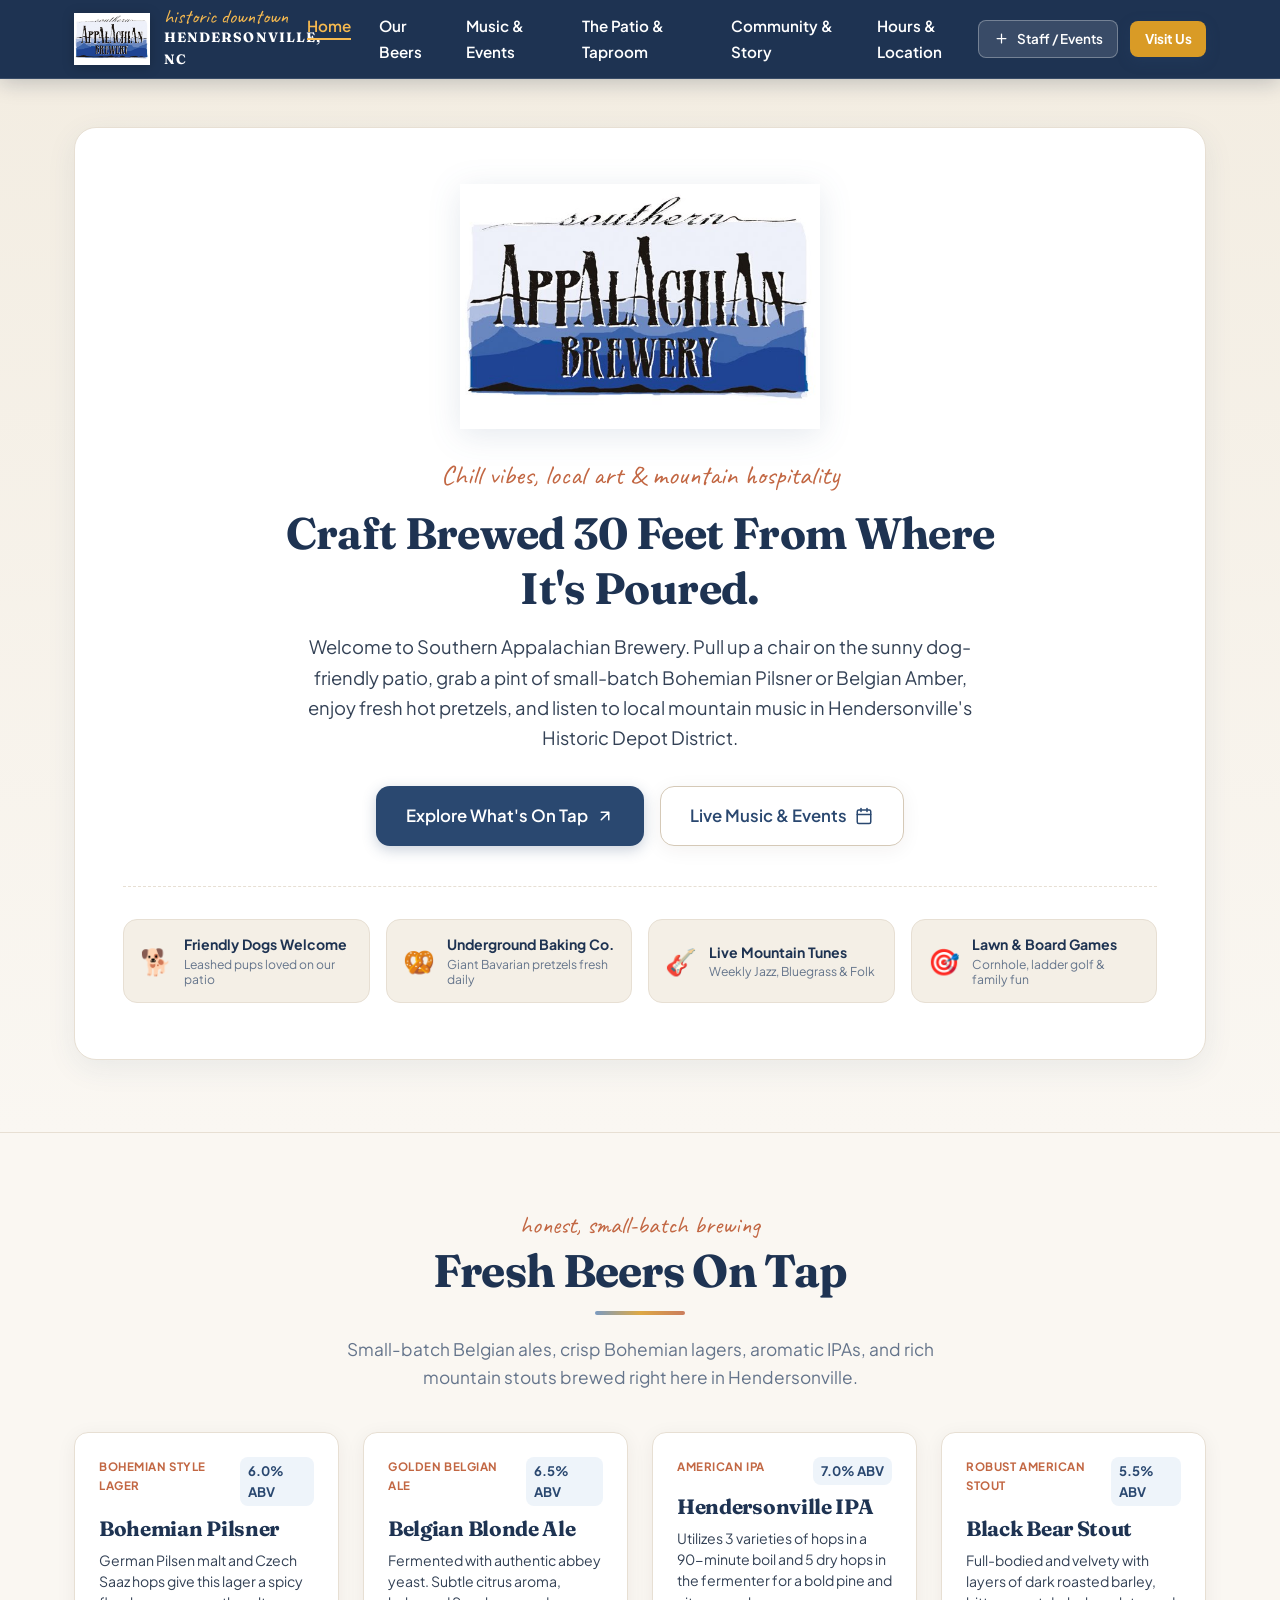
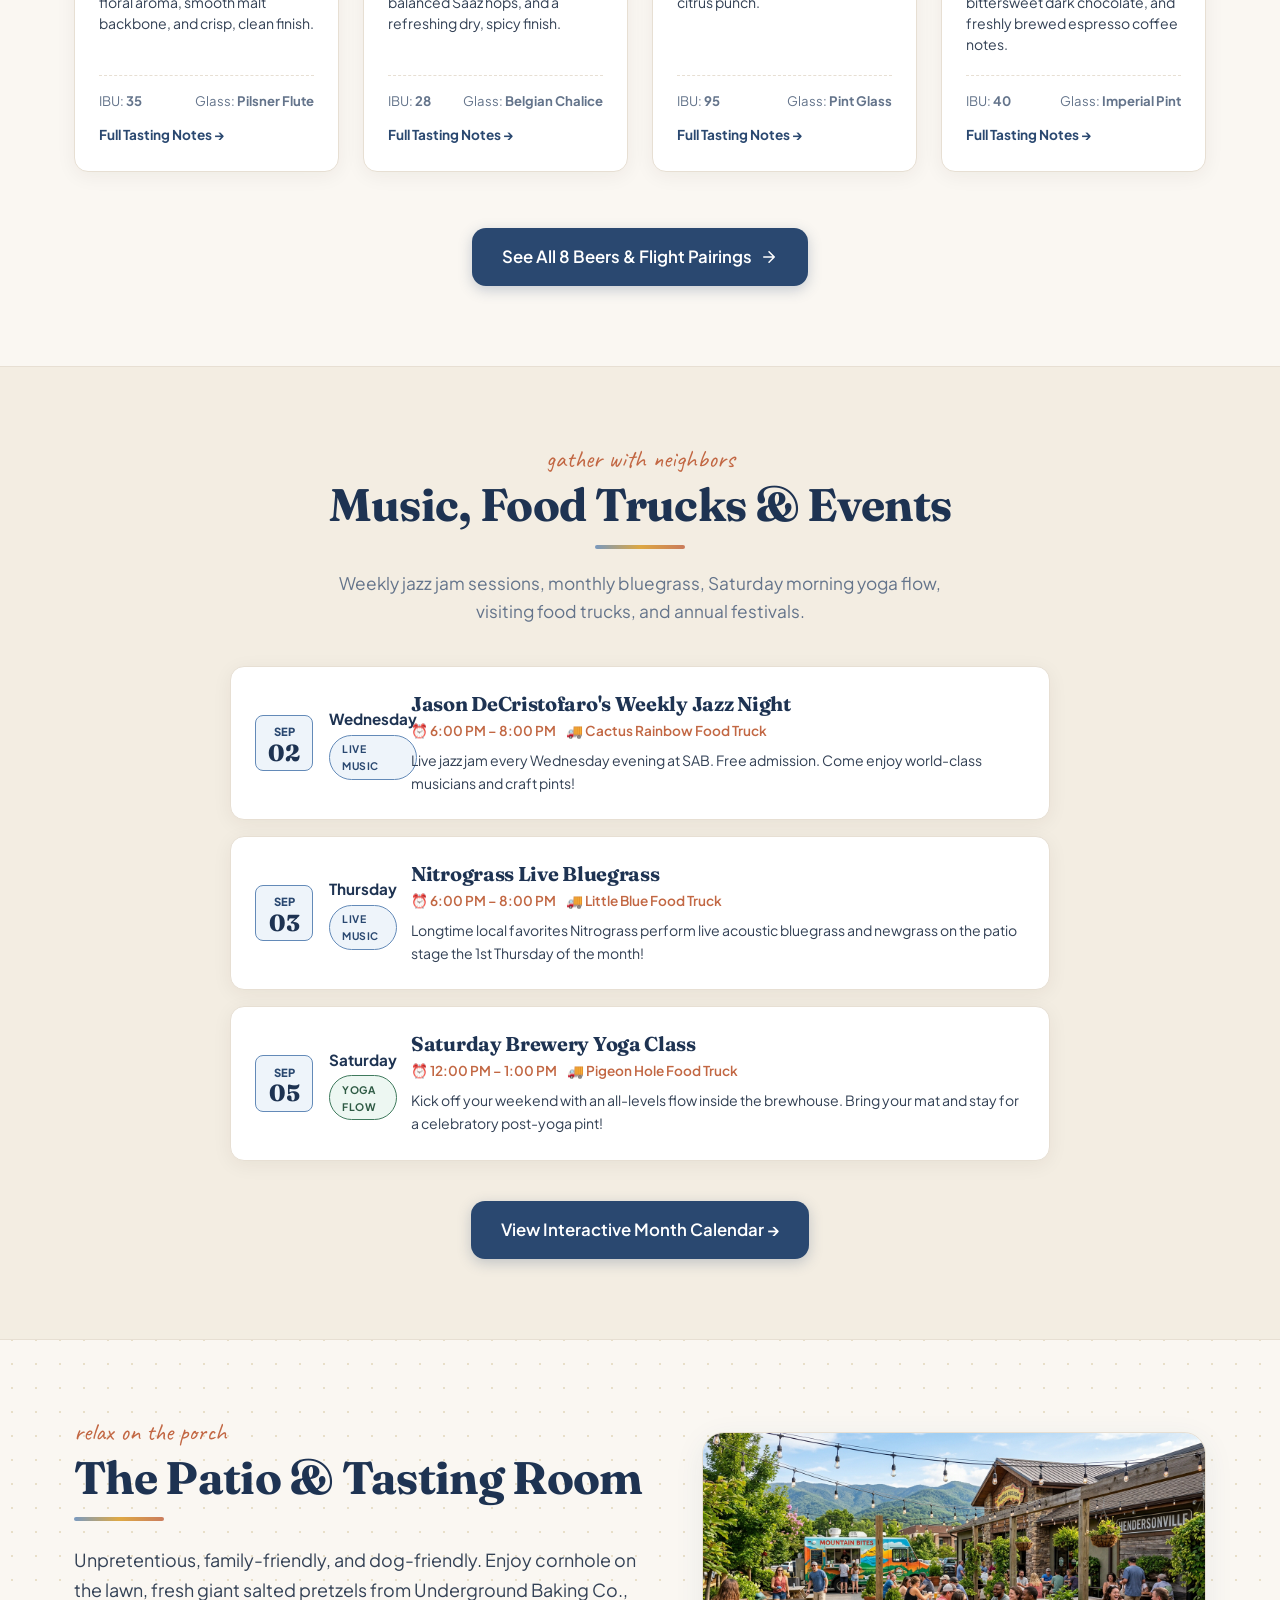
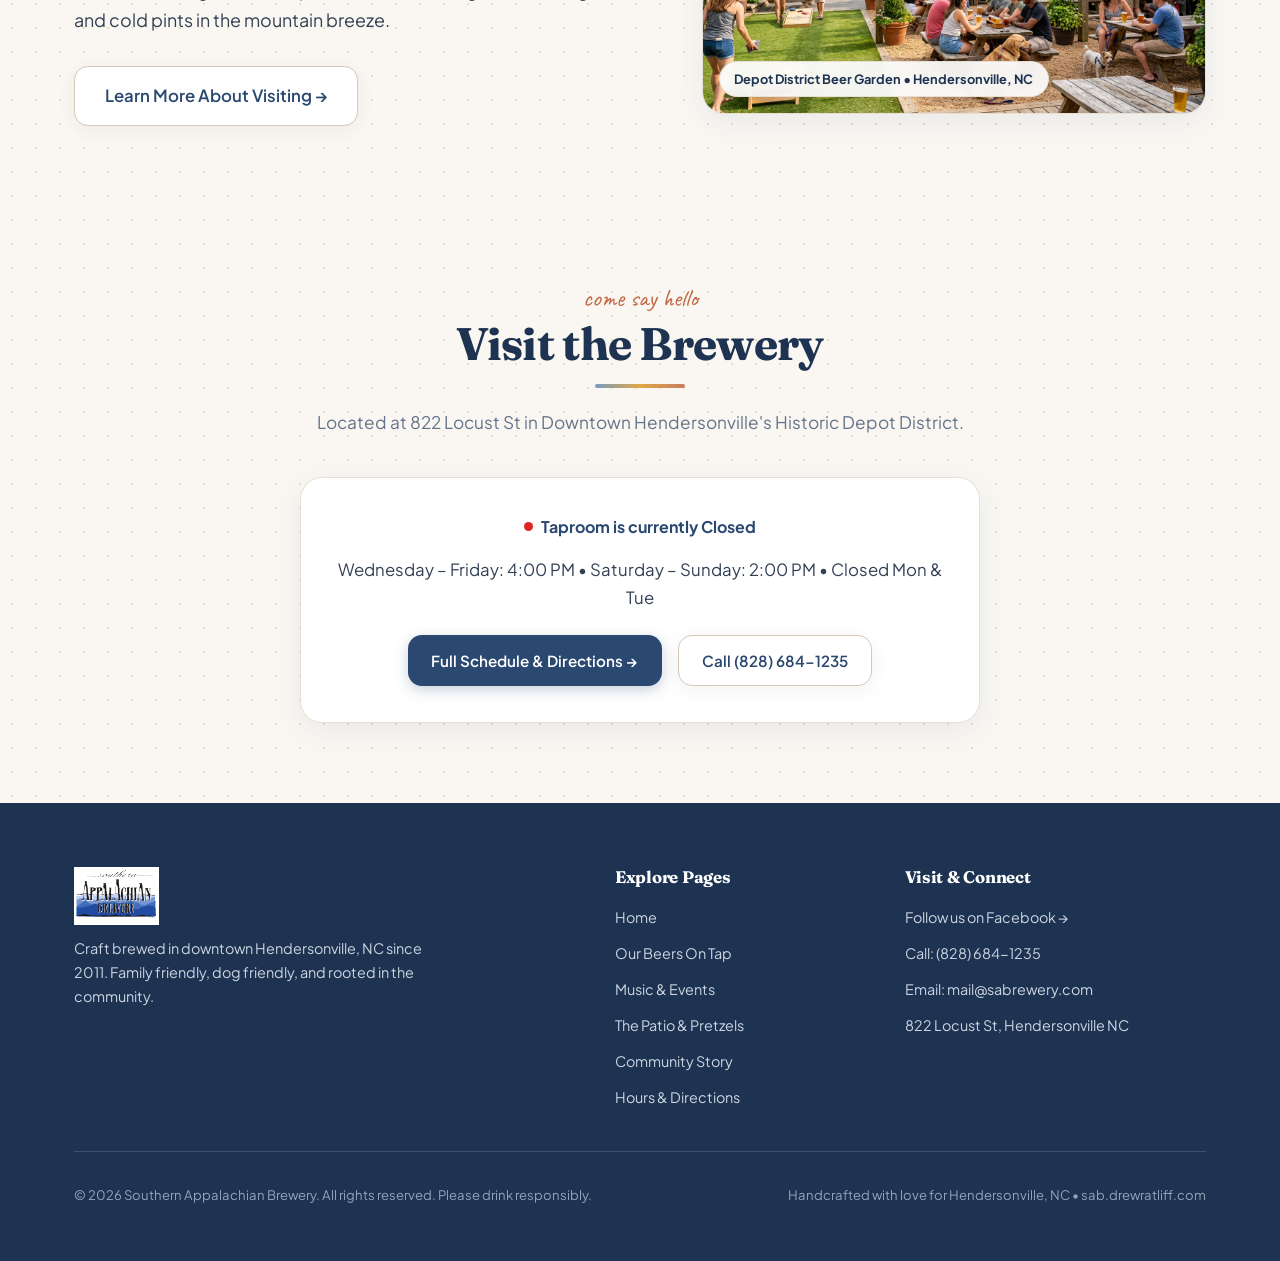
==== commit ccf53e2f: "Convert website to multi-page architecture (Home, Beers, Events, Taproom, Community, Contact)" ====
--- a/index.html
+++ b/index.html
@@ -5,7 +5,7 @@
   <meta name="viewport" content="width=device-width, initial-scale=1.0, viewport-fit=cover">
   <title>Southern Appalachian Brewery | Hendersonville, NC &bull; Craft Beer &amp; Community</title>
   <meta name="description" content="A warm, homey craft microbrewery nestled in the Historic Depot District of Downtown Hendersonville, NC. Fresh local beers brewed 30 feet from where they're poured, dog & family-friendly beer garden, live music, and rotating food trucks.">
-  <meta name="theme-color" content="#243E63">
+  <meta name="theme-color" content="#1E3352">
   
   <!-- OpenGraph / Social -->
   <meta property="og:type" content="website">
@@ -13,7 +13,7 @@
   <meta property="og:description" content="Chill mountain vibes, fresh craft beers on tap, dog-friendly patio, live bluegrass & jazz, and community gatherings in the Blue Ridge Mountains.">
   <meta property="og:image" content="assets/images/logo.png">
   
-  <!-- Google Fonts: Fraunces (Handcrafted Serif), Caveat (Artisan Script), Plus Jakarta Sans (Clean Modern Body) -->
+  <!-- Google Fonts -->
   <link rel="preconnect" href="https://fonts.googleapis.com">
   <link rel="preconnect" href="https://fonts.gstatic.com" crossorigin>
   <link href="https://fonts.googleapis.com/css2?family=Caveat:wght@600;700&family=Fraunces:ital,opsz,wght@0,9..144,400;0,9..144,600;0,9..144,700;1,9..144,400&family=Plus+Jakarta+Sans:wght@400;500;600;700&display=swap" rel="stylesheet">
@@ -22,12 +22,10 @@
 </head>
 <body>
 
-
-
   <!-- Site Navigation Header -->
   <header class="site-header" id="site-header">
     <div class="container header-inner">
-      <a href="#" class="brand-logo" aria-label="Southern Appalachian Brewery Home">
+      <a href="index.html" class="brand-logo" aria-label="Southern Appalachian Brewery Home">
         <img src="assets/images/logo.png" alt="Southern Appalachian Brewery Logo" class="header-logo-img">
         <div class="brand-text">
           <span class="brand-script">historic downtown</span>
@@ -38,21 +36,22 @@
       <!-- Desktop Navigation Menu -->
       <nav class="desktop-nav" aria-label="Main Navigation">
         <ul class="nav-list">
-          <li><a href="#beers" class="nav-link">Our Beers</a></li>
-          <li><a href="#events" class="nav-link">Music &amp; Events</a></li>
-          <li><a href="#tasting-room" class="nav-link">The Patio &amp; Taproom</a></li>
-          <li><a href="#community" class="nav-link">Community &amp; Story</a></li>
-          <li><a href="#location" class="nav-link">Hours &amp; Location</a></li>
+          <li><a href="index.html" class="nav-link active">Home</a></li>
+          <li><a href="beers.html" class="nav-link">Our Beers</a></li>
+          <li><a href="events.html" class="nav-link">Music &amp; Events</a></li>
+          <li><a href="taproom.html" class="nav-link">The Patio &amp; Taproom</a></li>
+          <li><a href="community.html" class="nav-link">Community &amp; Story</a></li>
+          <li><a href="contact.html" class="nav-link">Hours &amp; Location</a></li>
         </ul>
       </nav>
 
       <!-- Header Actions -->
       <div class="header-actions">
-        <button class="btn btn-outline-mountain btn-sm staff-portal-btn" id="open-staff-modal-header" title="Staff Event Management">
+        <a href="events.html#staff" class="btn btn-outline-mountain btn-sm staff-portal-btn" title="Staff Event Management">
           <svg width="15" height="15" viewBox="0 0 24 24" fill="none" stroke="currentColor" stroke-width="2" stroke-linecap="round" stroke-linejoin="round" aria-hidden="true"><path d="M12 5v14M5 12h14"/></svg>
-          <span>Staff / Add Event</span>
-        </button>
-        <a href="#location" class="btn btn-primary btn-sm header-visit-btn">Visit Us</a>
+          <span>Staff / Events</span>
+        </a>
+        <a href="contact.html" class="btn btn-primary btn-sm header-visit-btn">Visit Us</a>
         <button class="mobile-menu-toggle" id="mobile-menu-toggle" aria-label="Toggle navigation menu" aria-expanded="false">
           <span class="hamburger-line"></span>
           <span class="hamburger-line"></span>
@@ -68,17 +67,14 @@
         <button class="drawer-close-btn" id="drawer-close-btn" aria-label="Close menu">&times;</button>
       </div>
       <ul class="mobile-nav-list">
-        <li><a href="#beers" class="mobile-nav-link">🍺 Fresh Beers On Tap</a></li>
-        <li><a href="#events" class="mobile-nav-link">📅 Music, Shows &amp; Calendar</a></li>
-        <li><a href="#tasting-room" class="mobile-nav-link">🥨 The Patio &amp; Food Trucks</a></li>
-        <li><a href="#community" class="mobile-nav-link">🎨 Local Art &amp; Community Story</a></li>
-        <li><a href="#location" class="mobile-nav-link">📍 Hours, Map &amp; Directions</a></li>
+        <li><a href="index.html" class="mobile-nav-link active">🏡 Home</a></li>
+        <li><a href="beers.html" class="mobile-nav-link">🍺 Fresh Beers On Tap</a></li>
+        <li><a href="events.html" class="mobile-nav-link">📅 Music, Shows &amp; Calendar</a></li>
+        <li><a href="taproom.html" class="mobile-nav-link">🥨 The Patio &amp; Food Trucks</a></li>
+        <li><a href="community.html" class="mobile-nav-link">🎨 Local Art &amp; Community Story</a></li>
+        <li><a href="contact.html" class="mobile-nav-link">📍 Hours, Map &amp; Directions</a></li>
       </ul>
       <div class="mobile-drawer-footer">
-        <button class="btn btn-outline-mountain btn-full" id="open-staff-modal-mobile">
-          <svg width="16" height="16" viewBox="0 0 24 24" fill="none" stroke="currentColor" stroke-width="2" stroke-linecap="round" stroke-linejoin="round" aria-hidden="true"><path d="M12 5v14M5 12h14"/></svg>
-          Staff / Add Event Demo
-        </button>
         <div class="drawer-contact-info">
           <p>📞 <a href="tel:8286841235">(828) 684-1235</a></p>
           <p>📍 822 Locust St, Downtown Hendersonville, NC</p>
@@ -89,10 +85,6 @@
 
   <!-- Hero Section: Warm, Welcoming, Blue Ridge Mountain Atmosphere -->
   <section class="hero-section" id="hero">
-    <div class="hero-art-layer" aria-hidden="true">
-      <div class="mountain-watercolor-wash"></div>
-    </div>
-
     <div class="container hero-container">
       <div class="hero-card-main">
         <div class="hero-logo-centerpiece">
@@ -103,18 +95,18 @@
           <span class="hero-script-tag">Chill vibes, local art &amp; mountain hospitality</span>
           <h1 class="hero-heading">Craft Brewed 30 Feet From Where It's Poured.</h1>
           <p class="hero-lead">
-            Welcome to Southern Appalachian Brewery. Pull up a chair on the sunny dog-friendly patio, grab a pint of small-batch Bohemian Pilsner or Belgian Amber, enjoy fresh hot pretzels, and listen to local mountain music in Hendersonville's Depot District.
+            Welcome to Southern Appalachian Brewery. Pull up a chair on the sunny dog-friendly patio, grab a pint of small-batch Bohemian Pilsner or Belgian Amber, enjoy fresh hot pretzels, and listen to local mountain music in Hendersonville's Historic Depot District.
           </p>
         </div>
 
         <!-- Hero Actions -->
         <div class="hero-actions">
-          <a href="#beers" class="btn btn-primary btn-lg">
+          <a href="beers.html" class="btn btn-primary btn-lg">
             <span>Explore What's On Tap</span>
             <svg width="18" height="18" viewBox="0 0 24 24" fill="none" stroke="currentColor" stroke-width="2" stroke-linecap="round" stroke-linejoin="round" aria-hidden="true"><path d="M7 17l9.2-9.2M17 17V7H7"/></svg>
           </a>
-          <a href="#events" class="btn btn-secondary btn-lg">
-            <span>Upcoming Music &amp; Events</span>
+          <a href="events.html" class="btn btn-secondary btn-lg">
+            <span>Live Music &amp; Events</span>
             <svg width="18" height="18" viewBox="0 0 24 24" fill="none" stroke="currentColor" stroke-width="2" stroke-linecap="round" stroke-linejoin="round" aria-hidden="true"><rect x="3" y="4" width="18" height="18" rx="2" ry="2"/><line x1="16" y1="2" x2="16" y2="6"/><line x1="8" y1="2" x2="8" y2="6"/><line x1="3" y1="10" x2="21" y2="10"/></svg>
           </a>
         </div>
@@ -145,8 +137,8 @@
           <div class="porch-item">
             <span class="porch-icon">🎯</span>
             <div>
-              <strong>Lawn Games</strong>
-              <p>Cornhole, ladder golf &amp; board games</p>
+              <strong>Lawn &amp; Board Games</strong>
+              <p>Cornhole, ladder golf &amp; family fun</p>
             </div>
           </div>
         </div>
@@ -154,202 +146,194 @@
     </div>
   </section>
 
-  <!-- Craft Beers On Tap Section -->
-  <section class="section beers-section" id="beers">
+  <!-- Section 1 Preview: Fresh Beers On Tap -->
+  <section class="section beers-section">
     <div class="container">
       <div class="section-header text-center">
         <span class="section-script">honest, small-batch brewing</span>
         <h2 class="section-title">Fresh Beers On Tap</h2>
         <div class="watercolor-divider" aria-hidden="true"></div>
         <p class="section-subtitle">
-          Because we brew right in the back room just 30 feet from the taps, our beer is as fresh as mountain water. From crisp Czech-style lagers to Belgian ales, bold IPAs, and velvety stouts.
+          Small-batch Belgian ales, crisp Bohemian lagers, aromatic IPAs, and rich mountain stouts brewed right here in Hendersonville.
         </p>
-
-        <!-- Category Filters -->
-        <div class="beer-filters" role="tablist" aria-label="Beer category filters">
-          <button class="filter-pill active" data-filter="all" role="tab" aria-selected="true">All Brews (8)</button>
-          <button class="filter-pill" data-filter="belgian" role="tab" aria-selected="false">Belgian &amp; Farmhouse</button>
-          <button class="filter-pill" data-filter="ipa" role="tab" aria-selected="false">IPAs &amp; Hoppy</button>
-          <button class="filter-pill" data-filter="lager-ale" role="tab" aria-selected="false">Lagers &amp; Ambers</button>
-          <button class="filter-pill" data-filter="dark" role="tab" aria-selected="false">Stouts &amp; Dark</button>
-        </div>
-      </div>
-
-      <!-- Beers Grid -->
-      <div class="beers-grid" id="beers-grid">
-        <!-- Rendered dynamically by app.js -->
-      </div>
-
-      <!-- Flight & Pretzel Experience Card -->
-      <div class="flight-community-card">
-        <div class="flight-text">
-          <span class="badge badge-clay">Taproom Ritual</span>
-          <h3>Try a Mountain Beer Flight</h3>
-          <p>
-            Can't settle on one style? Grab a four-pour flight served on handmade wooden paddles. We always recommend pairing your flight with a giant hot soft pretzel from our friends at <strong>Underground Baking Co.</strong> delivered fresh with stone-ground mustard.
-          </p>
-          <div class="flight-tags">
-            <span>🍺 4 x 4oz Pours of Your Choice</span>
-            <span>🥨 Fresh Salted Pretzels</span>
-            <span>📦 Growlers &amp; Cans To-Go</span>
-          </div>
-        </div>
-        <div class="flight-img-wrapper">
-          <img src="assets/images/beer-pretzels.jpg" alt="Craft beer flight and giant Bavarian pretzel" loading="lazy">
-        </div>
+      </div>
+
+      <!-- Preview Grid (4 Top Beers) -->
+      <div class="beers-grid" id="beers-grid-preview">
+        <article class="beer-card">
+          <div>
+            <div class="beer-card-header">
+              <span class="beer-type-badge">Bohemian Style Lager</span>
+              <span class="beer-abv-badge">6.0% ABV</span>
+            </div>
+            <h3 class="beer-title">Bohemian Pilsner</h3>
+            <p class="beer-desc">German Pilsen malt and Czech Saaz hops give this lager a spicy floral aroma, smooth malt backbone, and crisp, clean finish.</p>
+          </div>
+          <div>
+            <div class="beer-specs">
+              <span>IBU: <strong>35</strong></span>
+              <span>Glass: <strong>Pilsner Flute</strong></span>
+            </div>
+            <a href="beers.html" class="beer-view-btn">Full Tasting Notes &rarr;</a>
+          </div>
+        </article>
+
+        <article class="beer-card">
+          <div>
+            <div class="beer-card-header">
+              <span class="beer-type-badge">Golden Belgian Ale</span>
+              <span class="beer-abv-badge">6.5% ABV</span>
+            </div>
+            <h3 class="beer-title">Belgian Blonde Ale</h3>
+            <p class="beer-desc">Fermented with authentic abbey yeast. Subtle citrus aroma, balanced Saaz hops, and a refreshing dry, spicy finish.</p>
+          </div>
+          <div>
+            <div class="beer-specs">
+              <span>IBU: <strong>28</strong></span>
+              <span>Glass: <strong>Belgian Chalice</strong></span>
+            </div>
+            <a href="beers.html" class="beer-view-btn">Full Tasting Notes &rarr;</a>
+          </div>
+        </article>
+
+        <article class="beer-card">
+          <div>
+            <div class="beer-card-header">
+              <span class="beer-type-badge">American IPA</span>
+              <span class="beer-abv-badge">7.0% ABV</span>
+            </div>
+            <h3 class="beer-title">Hendersonville IPA</h3>
+            <p class="beer-desc">Utilizes 3 varieties of hops in a 90-minute boil and 5 dry hops in the fermenter for a bold pine and citrus punch.</p>
+          </div>
+          <div>
+            <div class="beer-specs">
+              <span>IBU: <strong>95</strong></span>
+              <span>Glass: <strong>Pint Glass</strong></span>
+            </div>
+            <a href="beers.html" class="beer-view-btn">Full Tasting Notes &rarr;</a>
+          </div>
+        </article>
+
+        <article class="beer-card">
+          <div>
+            <div class="beer-card-header">
+              <span class="beer-type-badge">Robust American Stout</span>
+              <span class="beer-abv-badge">5.5% ABV</span>
+            </div>
+            <h3 class="beer-title">Black Bear Stout</h3>
+            <p class="beer-desc">Full-bodied and velvety with layers of dark roasted barley, bittersweet dark chocolate, and freshly brewed espresso coffee notes.</p>
+          </div>
+          <div>
+            <div class="beer-specs">
+              <span>IBU: <strong>40</strong></span>
+              <span>Glass: <strong>Imperial Pint</strong></span>
+            </div>
+            <a href="beers.html" class="beer-view-btn">Full Tasting Notes &rarr;</a>
+          </div>
+        </article>
+      </div>
+
+      <div class="text-center" style="margin-top: 2rem;">
+        <a href="beers.html" class="btn btn-primary btn-lg">
+          <span>See All 8 Beers &amp; Flight Pairings</span>
+          <svg width="18" height="18" viewBox="0 0 24 24" fill="none" stroke="currentColor" stroke-width="2" stroke-linecap="round" stroke-linejoin="round" aria-hidden="true"><path d="M5 12h14M12 5l7 7-7 7"/></svg>
+        </a>
       </div>
     </div>
   </section>
 
-  <!-- Community Calendar & Events Section (The Main Solution) -->
-  <section class="section events-section" id="events">
+  <!-- Section 2 Preview: Music, Food Trucks & Community Events -->
+  <section class="section events-section">
     <div class="container">
       <div class="section-header text-center">
         <span class="section-script">gather with neighbors</span>
         <h2 class="section-title">Music, Food Trucks &amp; Events</h2>
         <div class="watercolor-divider" aria-hidden="true"></div>
         <p class="section-subtitle">
-          Weekly jazz jams, monthly bluegrass, Saturday morning brewery yoga, visiting food trucks, and seasonal celebrations like our Annual Oktoberfest!
+          Weekly jazz jam sessions, monthly bluegrass, Saturday morning yoga flow, visiting food trucks, and annual festivals.
         </p>
       </div>
 
-      <!-- Calendar Controls & Category Filter Toolbar -->
-      <div class="calendar-toolbar">
-        <!-- Category Filters -->
-        <div class="event-category-filters" id="event-filters">
-          <button class="event-filter-btn active" data-category="all">🌟 All Events</button>
-          <button class="event-filter-btn" data-category="music">🎸 Live Music</button>
-          <button class="event-filter-btn" data-category="food">🍔 Food Trucks</button>
-          <button class="event-filter-btn" data-category="yoga">🧘 Saturday Yoga</button>
-          <button class="event-filter-btn" data-category="special">🍻 Parties &amp; Specials</button>
-        </div>
-
-        <!-- View Switcher & Staff Trigger -->
-        <div class="calendar-view-controls">
-          <div class="view-toggle-group" role="group" aria-label="View toggle">
-            <button class="view-toggle-btn active" id="view-calendar-btn" aria-pressed="true">
-              <svg width="15" height="15" viewBox="0 0 24 24" fill="none" stroke="currentColor" stroke-width="2" stroke-linecap="round" stroke-linejoin="round" aria-hidden="true"><rect x="3" y="4" width="18" height="18" rx="2" ry="2"/><line x1="16" y1="2" x2="16" y2="6"/><line x1="8" y1="2" x2="8" y2="6"/><line x1="3" y1="10" x2="21" y2="10"/></svg>
-              <span>Month Calendar</span>
-            </button>
-            <button class="view-toggle-btn" id="view-agenda-btn" aria-pressed="false">
-              <svg width="15" height="15" viewBox="0 0 24 24" fill="none" stroke="currentColor" stroke-width="2" stroke-linecap="round" stroke-linejoin="round" aria-hidden="true"><line x1="8" y1="6" x2="21" y2="6"/><line x1="8" y1="12" x2="21" y2="12"/><line x1="8" y1="18" x2="21" y2="18"/><line x1="3" y1="6" x2="3.01" y2="6"/><line x1="3" y1="12" x2="3.01" y2="12"/><line x1="3" y1="18" x2="3.01" y2="18"/></svg>
-              <span>Agenda Timeline</span>
-            </button>
-          </div>
-
-          <button class="btn btn-outline-mountain btn-sm staff-add-event-btn" id="open-staff-modal-section">
-            <svg width="15" height="15" viewBox="0 0 24 24" fill="none" stroke="currentColor" stroke-width="2" stroke-linecap="round" stroke-linejoin="round" aria-hidden="true"><circle cx="12" cy="12" r="10"/><line x1="12" y1="8" x2="12" y2="16"/><line x1="8" y1="12" x2="16" y2="12"/></svg>
-            <span>+ Add Event (Staff Demo)</span>
-          </button>
-        </div>
-      </div>
-
-      <!-- VIEW 1: Community Calendar Month Grid -->
-      <div class="calendar-container" id="calendar-view">
-        <div class="calendar-month-header">
-          <div class="month-title-wrap">
-            <h3 class="current-month-heading" id="calendar-month-heading">September 2026</h3>
-            <span class="month-subtitle" id="calendar-month-stats">14 Events on the Mountain</span>
-          </div>
-          <div class="month-nav-buttons">
-            <button class="cal-nav-btn" id="cal-prev-month" aria-label="Previous month">&larr; Prev</button>
-            <button class="cal-today-btn" id="cal-today-btn">This Month</button>
-            <button class="cal-nav-btn" id="cal-next-month" aria-label="Next month">Next &rarr;</button>
-          </div>
-        </div>
-
-        <!-- Days of Week Header -->
-        <div class="calendar-grid-header">
-          <span>Sun</span>
-          <span>Mon</span>
-          <span>Tue</span>
-          <span>Wed</span>
-          <span>Thu</span>
-          <span>Fri</span>
-          <span>Sat</span>
-        </div>
-
-        <!-- Calendar Days Grid (Populated by JS) -->
-        <div class="calendar-grid-body" id="calendar-grid-body"></div>
-      </div>
-
-      <!-- VIEW 2: Upcoming Agenda Timeline View -->
-      <div class="agenda-container" id="agenda-view" style="display: none;">
-        <div class="agenda-list" id="agenda-list">
-          <!-- Rendered dynamically by app.js -->
-        </div>
-      </div>
-
-      <!-- Architecture Guidance Box (Modern Event Solutions for Brewery) -->
-      <div class="calendar-guidance-box">
-        <div class="guidance-header">
-          <div class="guidance-badge">💡 Recommendation for SAB Team</div>
-          <h4>How Your Friend Can Keep This Calendar Updated in 15 Seconds:</h4>
-          <p>No need for complicated web dashboards or fragile plugins. Here are the most relaxed, low-stress solutions available today:</p>
-        </div>
-
-        <div class="guidance-grid">
-          <div class="guidance-card active-card">
-            <div class="card-icon">📱</div>
-            <h5>1. Google Calendar / iCal Sync (Top Pick)</h5>
-            <p>Staff creates an event right on their iPhone/Android Google Calendar app. The website reads the feed and automatically displays it in this design. <strong>Zero passwords, zero CMS hassle.</strong></p>
-          </div>
-
-          <div class="guidance-card">
-            <div class="card-icon">📝</div>
-            <h5>2. Notion or Airtable App</h5>
-            <p>Open the free Notion/Airtable app on mobile, type the band name, upload a photo of the band or food menu, and it live-syncs directly to the website cards.</p>
-          </div>
-
-          <div class="guidance-card">
-            <div class="card-icon">🌿</div>
-            <h5>3. Simple Headless CMS</h5>
-            <p>A lightweight custom editor (like Sanity.io or Netlify Decap) gives the brewery custom fields for beers and music with one-click publishing.</p>
-          </div>
-        </div>
+      <!-- Preview Events Grid -->
+      <div class="agenda-list" style="max-width: 820px; margin: 0 auto 2.5rem;">
+        <article class="agenda-card">
+          <div class="agenda-date-box">
+            <div class="date-badge">
+              <span class="date-month">SEP</span>
+              <span class="date-day">02</span>
+            </div>
+            <div>
+              <span class="date-weekday">Wednesday</span>
+              <span class="badge badge-mountain" style="display: block; font-size: 0.65rem; margin-top: 2px;">Live Music</span>
+            </div>
+          </div>
+          <div class="agenda-details">
+            <h4 class="agenda-title">Jason DeCristofaro's Weekly Jazz Night</h4>
+            <div class="agenda-time">⏰ 6:00 PM – 8:00 PM <span style="color: var(--mountain-clay); margin-left: 0.5rem;">🚚 Cactus Rainbow Food Truck</span></div>
+            <p class="agenda-desc">Live jazz jam every Wednesday evening at SAB. Free admission. Come enjoy world-class musicians and craft pints!</p>
+          </div>
+        </article>
+
+        <article class="agenda-card">
+          <div class="agenda-date-box">
+            <div class="date-badge">
+              <span class="date-month">SEP</span>
+              <span class="date-day">03</span>
+            </div>
+            <div>
+              <span class="date-weekday">Thursday</span>
+              <span class="badge badge-mountain" style="display: block; font-size: 0.65rem; margin-top: 2px;">Live Music</span>
+            </div>
+          </div>
+          <div class="agenda-details">
+            <h4 class="agenda-title">Nitrograss Live Bluegrass</h4>
+            <div class="agenda-time">⏰ 6:00 PM – 8:00 PM <span style="color: var(--mountain-clay); margin-left: 0.5rem;">🚚 Little Blue Food Truck</span></div>
+            <p class="agenda-desc">Longtime local favorites Nitrograss perform live acoustic bluegrass and newgrass on the patio stage the 1st Thursday of the month!</p>
+          </div>
+        </article>
+
+        <article class="agenda-card">
+          <div class="agenda-date-box">
+            <div class="date-badge">
+              <span class="date-month">SEP</span>
+              <span class="date-day">05</span>
+            </div>
+            <div>
+              <span class="date-weekday">Saturday</span>
+              <span class="badge badge-pine" style="display: block; font-size: 0.65rem; margin-top: 2px;">Yoga Flow</span>
+            </div>
+          </div>
+          <div class="agenda-details">
+            <h4 class="agenda-title">Saturday Brewery Yoga Class</h4>
+            <div class="agenda-time">⏰ 12:00 PM – 1:00 PM <span style="color: var(--mountain-clay); margin-left: 0.5rem;">🚚 Pigeon Hole Food Truck</span></div>
+            <p class="agenda-desc">Kick off your weekend with an all-levels flow inside the brewhouse. Bring your mat and stay for a celebratory post-yoga pint!</p>
+          </div>
+        </article>
+      </div>
+
+      <div class="text-center">
+        <a href="events.html" class="btn btn-primary btn-lg">
+          <span>View Interactive Month Calendar &rarr;</span>
+        </a>
       </div>
     </div>
   </section>
 
-  <!-- The Tasting Room & Patio Experience -->
-  <section class="section tasting-room-section" id="tasting-room">
+  <!-- Section 3 Preview: Patio & Pretzels -->
+  <section class="section tasting-room-section">
     <div class="container">
       <div class="tasting-room-grid">
         <div class="tasting-info">
-          <span class="section-script">warm &amp; welcoming</span>
+          <span class="section-script">relax on the porch</span>
           <h2 class="section-title">The Patio &amp; Tasting Room</h2>
           <div class="watercolor-divider" style="margin: 0 0 1.5rem 0;" aria-hidden="true"></div>
           <p class="lead-text">
-            We built our tasting room to feel like your favorite neighborhood front porch. Unpretentious, family-friendly, full of laughter, and always welcoming to well-mannered four-legged friends.
+            Unpretentious, family-friendly, and dog-friendly. Enjoy cornhole on the lawn, fresh giant salted pretzels from Underground Baking Co., and cold pints in the mountain breeze.
           </p>
-
-          <div class="features-list">
-            <div class="feature-item">
-              <span class="f-icon">🐾</span>
-              <div>
-                <strong>Dog Friendly Outdoor Garden</strong>
-                <p>Dogs on leashes are always welcome outside. We have fresh water bowls and plenty of shade.</p>
-              </div>
-            </div>
-
-            <div class="feature-item">
-              <span class="f-icon">🥖</span>
-              <div>
-                <strong>Local Baked Goodies &amp; Food Trucks</strong>
-                <p>Fresh giant pretzels delivered from Underground Baking Co. every weekend, plus visiting food trucks Wednesday through Sunday.</p>
-              </div>
-            </div>
-
-            <div class="feature-item">
-              <span class="f-icon">🌾</span>
-              <div>
-                <strong>Wine, Cider &amp; Non-Alcoholic Drinks</strong>
-                <p>We serve local ciders, hand-selected wines, sparkling waters, and craft sodas for non-drinkers and minors.</p>
-              </div>
-            </div>
-          </div>
-        </div>
-
+          <div style="margin-top: 1.5rem;">
+            <a href="taproom.html" class="btn btn-secondary btn-lg">Learn More About Visiting &rarr;</a>
+          </div>
+        </div>
         <div class="tasting-visual">
           <div class="porch-photo-card">
             <img src="assets/images/patio.jpg" alt="Outdoor beer garden patio with picnic tables, cornhole, and food truck" loading="lazy">
@@ -362,152 +346,29 @@
     </div>
   </section>
 
-  <!-- Community & Story Section -->
-  <section class="section community-section" id="community">
-    <div class="container">
-      <div class="community-card">
-        <div class="community-text">
-          <span class="section-script">roots in the blue ridge</span>
-          <h2 class="section-title">Brewed with Community at Heart</h2>
-          <div class="watercolor-divider" style="margin: 0 0 1.5rem 0;" aria-hidden="true"></div>
-          <p>
-            When <strong>Andy &amp; Kelly Cubbin</strong> founded Southern Appalachian Brewery in 2011, they wanted to create more than just a brewery—they wanted a true community watering hole where neighbors become friends, local artists share their craft, and everyone feels at home.
-          </p>
-          <p>
-            Operating out of a restored historic warehouse at the corner of Locust and 8th Avenue (Bearcat), we proudly support local Henderson County musicians, non-profits, running clubs, and mountain artisans.
-          </p>
-          <div class="quote-card">
-            <p>"No pretension. Just honest craft beer, good neighbors, and mountain air."</p>
-            <span class="quote-sign">&mdash; Andy &amp; Kelly Cubbin</span>
-          </div>
-        </div>
-
-        <div class="community-badges">
-          <div class="community-badge-item">
-            <span class="c-num">2011</span>
-            <span class="c-lbl">Hendersonville's Pioneer Microbrewery</span>
-          </div>
-          <div class="community-badge-item">
-            <span class="c-num">30 ft</span>
-            <span class="c-lbl">From Fermenter to Tap Glass</span>
-          </div>
-          <div class="community-badge-item">
-            <span class="c-num">100%</span>
-            <span class="c-lbl">Independent &amp; Family Owned</span>
-          </div>
-        </div>
-      </div>
-    </div>
-  </section>
-
-  <!-- Location, Hours & Contact Section -->
-  <section class="section location-section" id="location">
+  <!-- Location & Hours Snippet -->
+  <section class="section location-section">
     <div class="container">
       <div class="section-header text-center">
         <span class="section-script">come say hello</span>
-        <h2 class="section-title">Hours &amp; Location</h2>
+        <h2 class="section-title">Visit the Brewery</h2>
         <div class="watercolor-divider" aria-hidden="true"></div>
         <p class="section-subtitle">
-          Just one block east of Main Street in Downtown Hendersonville's Depot District. Easy free street parking.
+          Located at 822 Locust St in Downtown Hendersonville's Historic Depot District.
         </p>
       </div>
 
-      <div class="location-grid">
-        <!-- Hours Card -->
-        <div class="homey-card hours-card">
-          <div class="card-status-header">
-            <span class="status-dot pulse" id="hours-status-dot"></span>
-            <span id="hours-status-title" style="font-weight: 700; color: var(--mountain-blue);">Taproom Schedule</span>
-          </div>
-
-          <h3 class="card-inner-title">Weekly Taproom Hours</h3>
-          <ul class="hours-list" id="hours-list">
-            <li data-day="0" class="hours-row">
-              <span class="day-name">Sunday</span>
-              <span class="day-time">2:00 PM &ndash; 7:00 PM</span>
-            </li>
-            <li data-day="1" class="hours-row">
-              <span class="day-name">Monday</span>
-              <span class="day-time">Closed <small>(Summers: 4pm-9pm)</small></span>
-            </li>
-            <li data-day="2" class="hours-row">
-              <span class="day-name">Tuesday</span>
-              <span class="day-time text-muted">Closed</span>
-            </li>
-            <li data-day="3" class="hours-row">
-              <span class="day-name">Wednesday</span>
-              <span class="day-time">4:00 PM &ndash; 8:30 PM <small>(Jazz Night)</small></span>
-            </li>
-            <li data-day="4" class="hours-row">
-              <span class="day-name">Thursday</span>
-              <span class="day-time">4:00 PM &ndash; 8:30 PM</span>
-            </li>
-            <li data-day="5" class="hours-row">
-              <span class="day-name">Friday</span>
-              <span class="day-time">4:00 PM &ndash; 9:30 PM</span>
-            </li>
-            <li data-day="6" class="hours-row">
-              <span class="day-name">Saturday</span>
-              <span class="day-time">2:00 PM &ndash; 9:30 PM <small>(Yoga @ 12pm)</small></span>
-            </li>
-          </ul>
-
-          <div class="address-footer">
-            <div>
-              <strong>Southern Appalachian Brewery</strong>
-              <p>822 Locust Street, Hendersonville, NC 28792</p>
-              <p class="address-sub">Corner of Locust &amp; Bearcat (8th Avenue)</p>
-            </div>
-            <div class="map-links">
-              <a href="https://maps.google.com/?q=822+Locust+Street,+Hendersonville,+NC+28792" target="_blank" rel="noopener noreferrer" class="btn btn-primary btn-sm">Google Maps &rarr;</a>
-              <a href="https://maps.apple.com/?address=822+Locust+St,+Hendersonville,+NC+28792" target="_blank" rel="noopener noreferrer" class="btn btn-secondary btn-sm">Apple Maps</a>
-            </div>
-          </div>
-        </div>
-
-        <!-- Contact Form Card -->
-        <div class="homey-card contact-card">
-          <h3 class="card-inner-title">Get in Touch</h3>
-          <p class="contact-intro">Planning a gathering, inquiring about booking your band, or scheduling a food truck? Drop Andy &amp; Kelly a line!</p>
-          
-          <div class="quick-pills">
-            <a href="tel:8286841235" class="q-pill">📞 (828) 684-1235</a>
-            <a href="mailto:mail@sabrewery.com" class="q-pill">✉️ mail@sabrewery.com</a>
-          </div>
-
-          <form class="contact-form" id="contact-form">
-            <div class="form-row">
-              <div class="form-group">
-                <label for="contact-name">Your Name *</label>
-                <input type="text" id="contact-name" name="name" required placeholder="Andy Smith">
-              </div>
-              <div class="form-group">
-                <label for="contact-email">Email Address *</label>
-                <input type="email" id="contact-email" name="email" required placeholder="andy@example.com">
-              </div>
-            </div>
-
-            <div class="form-group">
-              <label for="contact-topic">Inquiry Type</label>
-              <select id="contact-topic" name="topic">
-                <option value="general">General Visiting / Taproom Info</option>
-                <option value="music">Musician / Band Booking</option>
-                <option value="foodtruck">Food Truck Application</option>
-                <option value="private-party">Private Event / Party Reservation</option>
-                <option value="beers">Kegs / Beer Availability</option>
-              </select>
-            </div>
-
-            <div class="form-group">
-              <label for="contact-message">Message *</label>
-              <textarea id="contact-message" name="message" rows="3" required placeholder="How can we help you?"></textarea>
-            </div>
-
-            <button type="submit" class="btn btn-primary btn-full" id="contact-submit-btn">
-              <span>Send Note to Brewery</span>
-            </button>
-            <div class="form-feedback" id="contact-feedback" style="display: none;"></div>
-          </form>
+      <div class="homey-card text-center" style="max-width: 680px; margin: 0 auto;">
+        <div class="card-status-header" style="justify-content: center; margin-bottom: 1rem;">
+          <span class="status-dot pulse" id="hours-status-dot"></span>
+          <span id="hours-status-title" style="font-weight: 700; color: var(--mountain-blue);">Taproom Schedule</span>
+        </div>
+        <p style="font-size: 1.05rem; margin-bottom: 1.5rem;">
+          Wednesday &ndash; Friday: 4:00 PM &bull; Saturday &ndash; Sunday: 2:00 PM &bull; Closed Mon &amp; Tue
+        </p>
+        <div style="display: flex; justify-content: center; gap: 1rem; flex-wrap: wrap;">
+          <a href="contact.html" class="btn btn-primary">Full Schedule &amp; Directions &rarr;</a>
+          <a href="tel:8286841235" class="btn btn-secondary">Call (828) 684-1235</a>
         </div>
       </div>
     </div>
@@ -525,13 +386,14 @@
         </div>
 
         <div class="footer-links-col">
-          <h5>Quick Links</h5>
+          <h5>Explore Pages</h5>
           <ul>
-            <li><a href="#beers">Our Beers On Tap</a></li>
-            <li><a href="#events">Live Music &amp; Events</a></li>
-            <li><a href="#tasting-room">The Patio &amp; Pretzels</a></li>
-            <li><a href="#community">Community Story</a></li>
-            <li><a href="#location">Hours &amp; Directions</a></li>
+            <li><a href="index.html">Home</a></li>
+            <li><a href="beers.html">Our Beers On Tap</a></li>
+            <li><a href="events.html">Music &amp; Events</a></li>
+            <li><a href="taproom.html">The Patio &amp; Pretzels</a></li>
+            <li><a href="community.html">Community Story</a></li>
+            <li><a href="contact.html">Hours &amp; Directions</a></li>
           </ul>
         </div>
 
@@ -547,29 +409,29 @@
       </div>
 
       <div class="footer-bottom">
-        <p>&copy; <span id="current-year">2026</span> Southern Appalachian Brewery. All rights reserved. Please drink responsibly.</p>
-        <p class="footer-note">Handcrafted with love for Hendersonville, NC &bull; Mobile-First &amp; Fast</p>
+        <p>&copy; 2026 Southern Appalachian Brewery. All rights reserved. Please drink responsibly.</p>
+        <p class="footer-note">Handcrafted with love for Hendersonville, NC &bull; sab.drewratliff.com</p>
       </div>
     </div>
   </footer>
 
-  <!-- Fixed Mobile Bottom Navigation Bar (Refined for Warm Vibe) -->
+  <!-- Fixed Mobile Bottom Navigation Bar -->
   <nav class="mobile-bottom-nav" aria-label="Mobile quick navigation">
-    <a href="#beers" class="bottom-nav-item">
+    <a href="index.html" class="bottom-nav-item active">
+      <span class="bottom-nav-icon">🏡</span>
+      <span class="bottom-nav-label">Home</span>
+    </a>
+    <a href="beers.html" class="bottom-nav-item">
       <span class="bottom-nav-icon">🍺</span>
       <span class="bottom-nav-label">Beers</span>
     </a>
-    <a href="#events" class="bottom-nav-item active">
+    <a href="events.html" class="bottom-nav-item">
       <span class="bottom-nav-icon">📅</span>
       <span class="bottom-nav-label">Events</span>
     </a>
-    <a href="#location" class="bottom-nav-item">
+    <a href="contact.html" class="bottom-nav-item">
       <span class="bottom-nav-icon">⏰</span>
       <span class="bottom-nav-label">Hours</span>
-    </a>
-    <a href="https://maps.google.com/?q=822+Locust+Street,+Hendersonville,+NC+28792" target="_blank" rel="noopener noreferrer" class="bottom-nav-item">
-      <span class="bottom-nav-icon">🗺️</span>
-      <span class="bottom-nav-label">Map</span>
     </a>
     <a href="tel:8286841235" class="bottom-nav-item">
       <span class="bottom-nav-icon">📞</span>
@@ -577,103 +439,6 @@
     </a>
   </nav>
 
-  <!-- MODAL 1: Day Events / Event Detail Modal -->
-  <div class="modal-backdrop" id="event-detail-modal" aria-hidden="true" role="dialog">
-    <div class="modal-card">
-      <div class="modal-header">
-        <div class="modal-title-wrap">
-          <span class="badge badge-mountain" id="modal-event-date-badge">Event Date</span>
-          <h3 id="modal-event-title">Event Title</h3>
-        </div>
-        <button class="modal-close-btn" id="close-event-modal-btn" aria-label="Close modal">&times;</button>
-      </div>
-      <div class="modal-body" id="modal-event-body"></div>
-    </div>
-  </div>
-
-  <!-- MODAL 2: Staff Event Manager (Interactive Demonstration) -->
-  <div class="modal-backdrop" id="staff-modal" aria-hidden="true" role="dialog">
-    <div class="modal-card staff-modal-card">
-      <div class="modal-header">
-        <div class="modal-title-wrap">
-          <span class="badge badge-pine">Staff Event Manager Demo</span>
-          <h3>Add / Publish Brewery Events</h3>
-        </div>
-        <button class="modal-close-btn" id="close-staff-modal-btn" aria-label="Close modal">&times;</button>
-      </div>
-      <div class="modal-body">
-        <p class="staff-intro">
-          This prototype demonstrates how effortlessly staff can add a new live show, yoga class, or food truck from their phone or laptop. It immediately appears on the live calendar and persists in local storage.
-        </p>
-
-        <form id="add-event-form" class="staff-form">
-          <div class="form-row">
-            <div class="form-group">
-              <label for="new-event-title">Performer or Event Name *</label>
-              <input type="text" id="new-event-title" required placeholder="e.g. Jason DeCristofaro Jazz Jam">
-            </div>
-            <div class="form-group">
-              <label for="new-event-category">Category *</label>
-              <select id="new-event-category" required>
-                <option value="music">🎸 Live Music / Concert</option>
-                <option value="food">🍔 Food Truck</option>
-                <option value="yoga">🧘 Saturday Yoga Flow</option>
-                <option value="special">🍻 Brewery Festival / Special</option>
-              </select>
-            </div>
-          </div>
-
-          <div class="form-row">
-            <div class="form-group">
-              <label for="new-event-date">Date *</label>
-              <input type="date" id="new-event-date" required>
-            </div>
-            <div class="form-group">
-              <label for="new-event-time">Time Range *</label>
-              <input type="text" id="new-event-time" required placeholder="e.g. 6:00 PM &ndash; 8:00 PM">
-            </div>
-          </div>
-
-          <div class="form-group">
-            <label for="new-event-foodtruck">Featured Food Truck (Optional)</label>
-            <input type="text" id="new-event-foodtruck" placeholder="e.g. BaseCamp Grub Burgers">
-          </div>
-
-          <div class="form-group">
-            <label for="new-event-desc">Event Description</label>
-            <textarea id="new-event-desc" rows="3" placeholder="Band bio, cover details, link to artist or food truck menu..."></textarea>
-          </div>
-
-          <div class="staff-form-actions">
-            <button type="submit" class="btn btn-primary" id="save-event-btn">
-              <span>+ Publish to Calendar</span>
-            </button>
-            <button type="button" class="btn btn-secondary" id="reset-events-btn">
-              <span>Reset to Defaults</span>
-            </button>
-          </div>
-        </form>
-      </div>
-    </div>
-  </div>
-
-  <!-- MODAL 3: Beer Detail & Pairing Modal -->
-  <div class="modal-backdrop" id="beer-modal" aria-hidden="true" role="dialog">
-    <div class="modal-card">
-      <div class="modal-header">
-        <div class="modal-title-wrap">
-          <span class="badge badge-mountain" id="beer-modal-style">Style</span>
-          <h3 id="beer-modal-name">Beer Name</h3>
-        </div>
-        <button class="modal-close-btn" id="close-beer-modal-btn" aria-label="Close modal">&times;</button>
-      </div>
-      <div class="modal-body" id="beer-modal-body"></div>
-    </div>
-  </div>
-
-  <!-- Toast Notification -->
-  <div class="toast-notification" id="toast" role="status" aria-live="polite"></div>
-
   <!-- Scripts -->
   <script src="app.js"></script>
 </body>
--- a/styles.css
+++ b/styles.css
@@ -358,7 +358,8 @@
   transition: color var(--transition);
 }
 
-.nav-link:hover {
+.nav-link:hover,
+.nav-link.active {
   color: var(--honey-ale-light);
 }
 
@@ -373,8 +374,58 @@
   transition: width var(--transition);
 }
 
-.nav-link:hover::after {
+.nav-link:hover::after,
+.nav-link.active::after {
   width: 100%;
+}
+
+.mobile-nav-link.active {
+  color: var(--mountain-clay) !important;
+  font-weight: 700 !important;
+  border-bottom-color: var(--mountain-clay) !important;
+}
+
+/* --- Subpage Banner Styles --- */
+.page-banner {
+  padding: 3.5rem 0 3rem;
+  background: linear-gradient(180deg, #F3EDE2 0%, var(--bg-page) 100%);
+  border-bottom: 1px solid var(--border-light);
+  text-align: center;
+}
+
+.breadcrumb-trail {
+  display: inline-flex;
+  align-items: center;
+  gap: 0.5rem;
+  font-size: 0.82rem;
+  font-weight: 600;
+  color: var(--text-muted);
+  margin-bottom: 0.75rem;
+}
+
+.breadcrumb-trail a {
+  color: var(--mountain-blue);
+}
+
+.breadcrumb-trail a:hover {
+  color: var(--mountain-clay);
+}
+
+.breadcrumb-sep {
+  opacity: 0.5;
+}
+
+.page-banner-title {
+  font-size: clamp(2.2rem, 5vw, 3.25rem);
+  color: var(--mountain-blue-deep);
+  margin-bottom: 0.5rem;
+}
+
+.page-banner-subtitle {
+  font-size: 1.12rem;
+  color: var(--text-body);
+  max-width: 680px;
+  margin: 0 auto;
 }
 
 .header-actions {
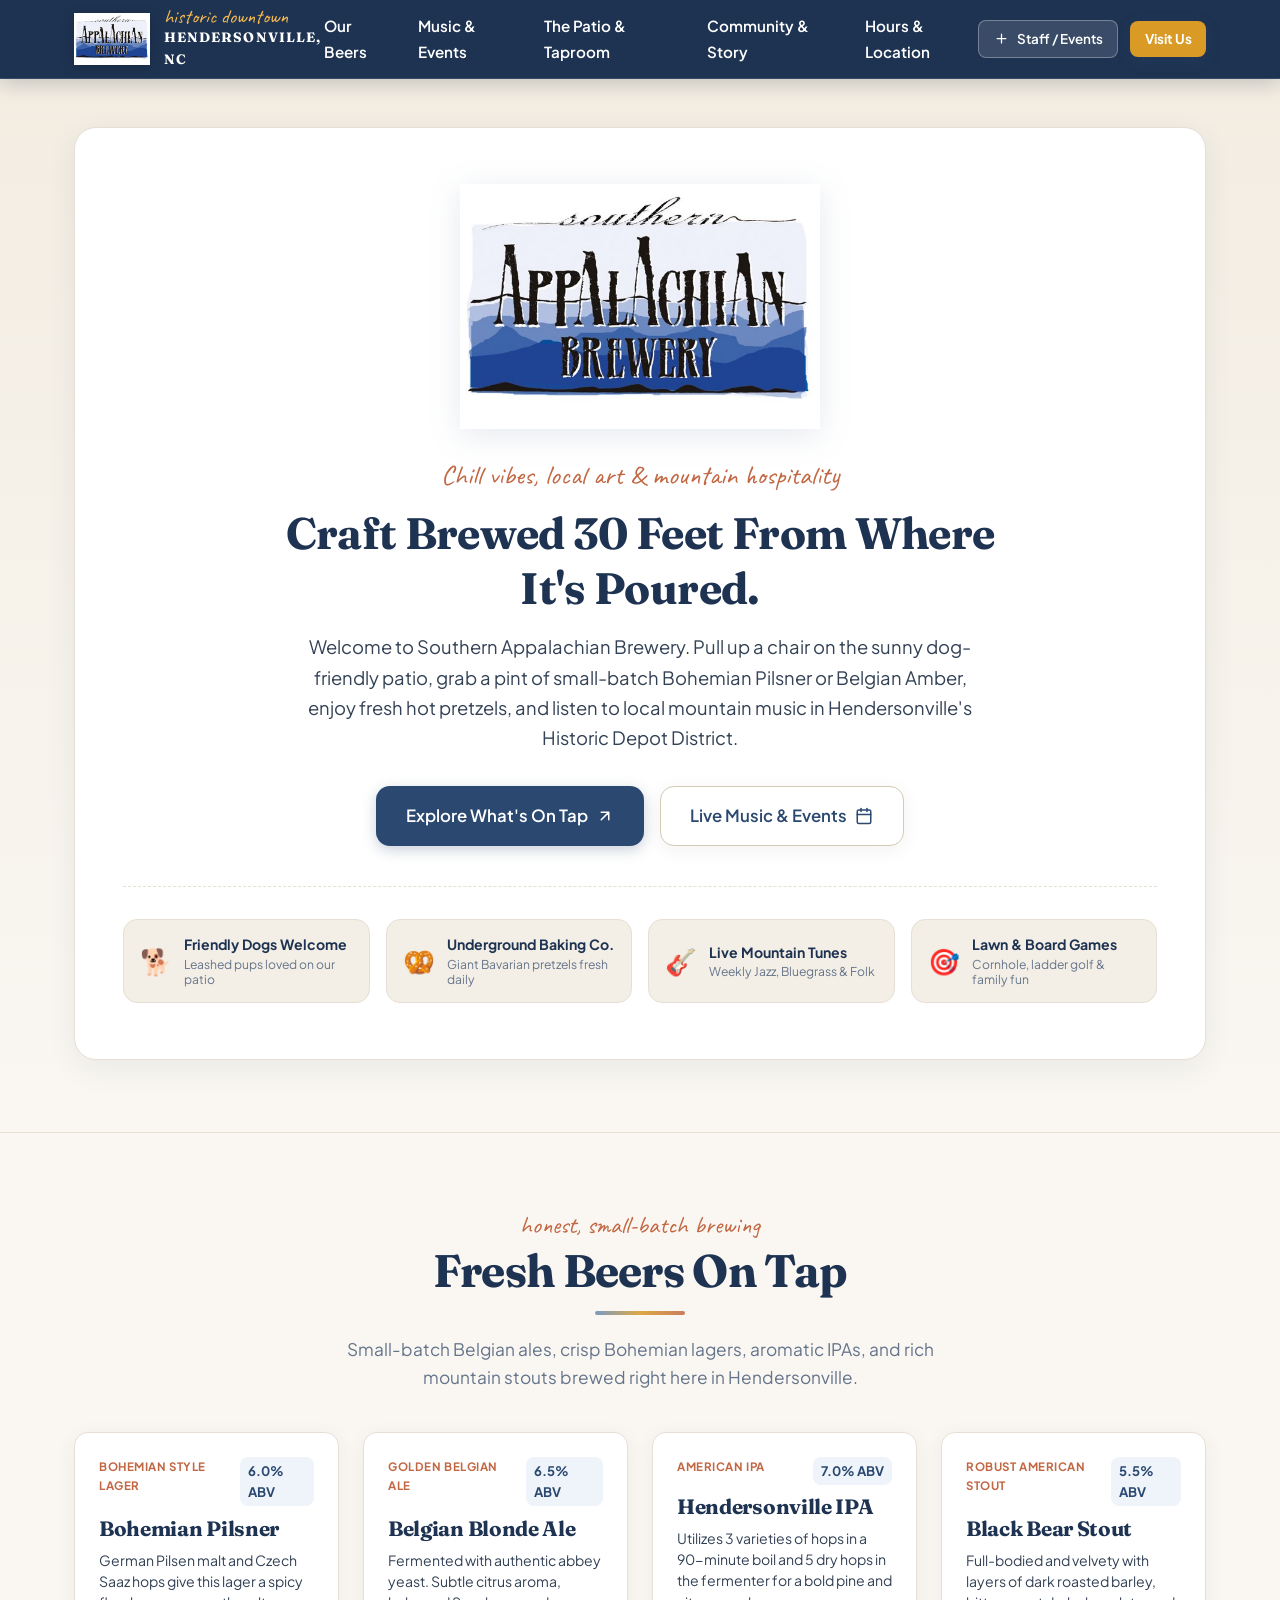
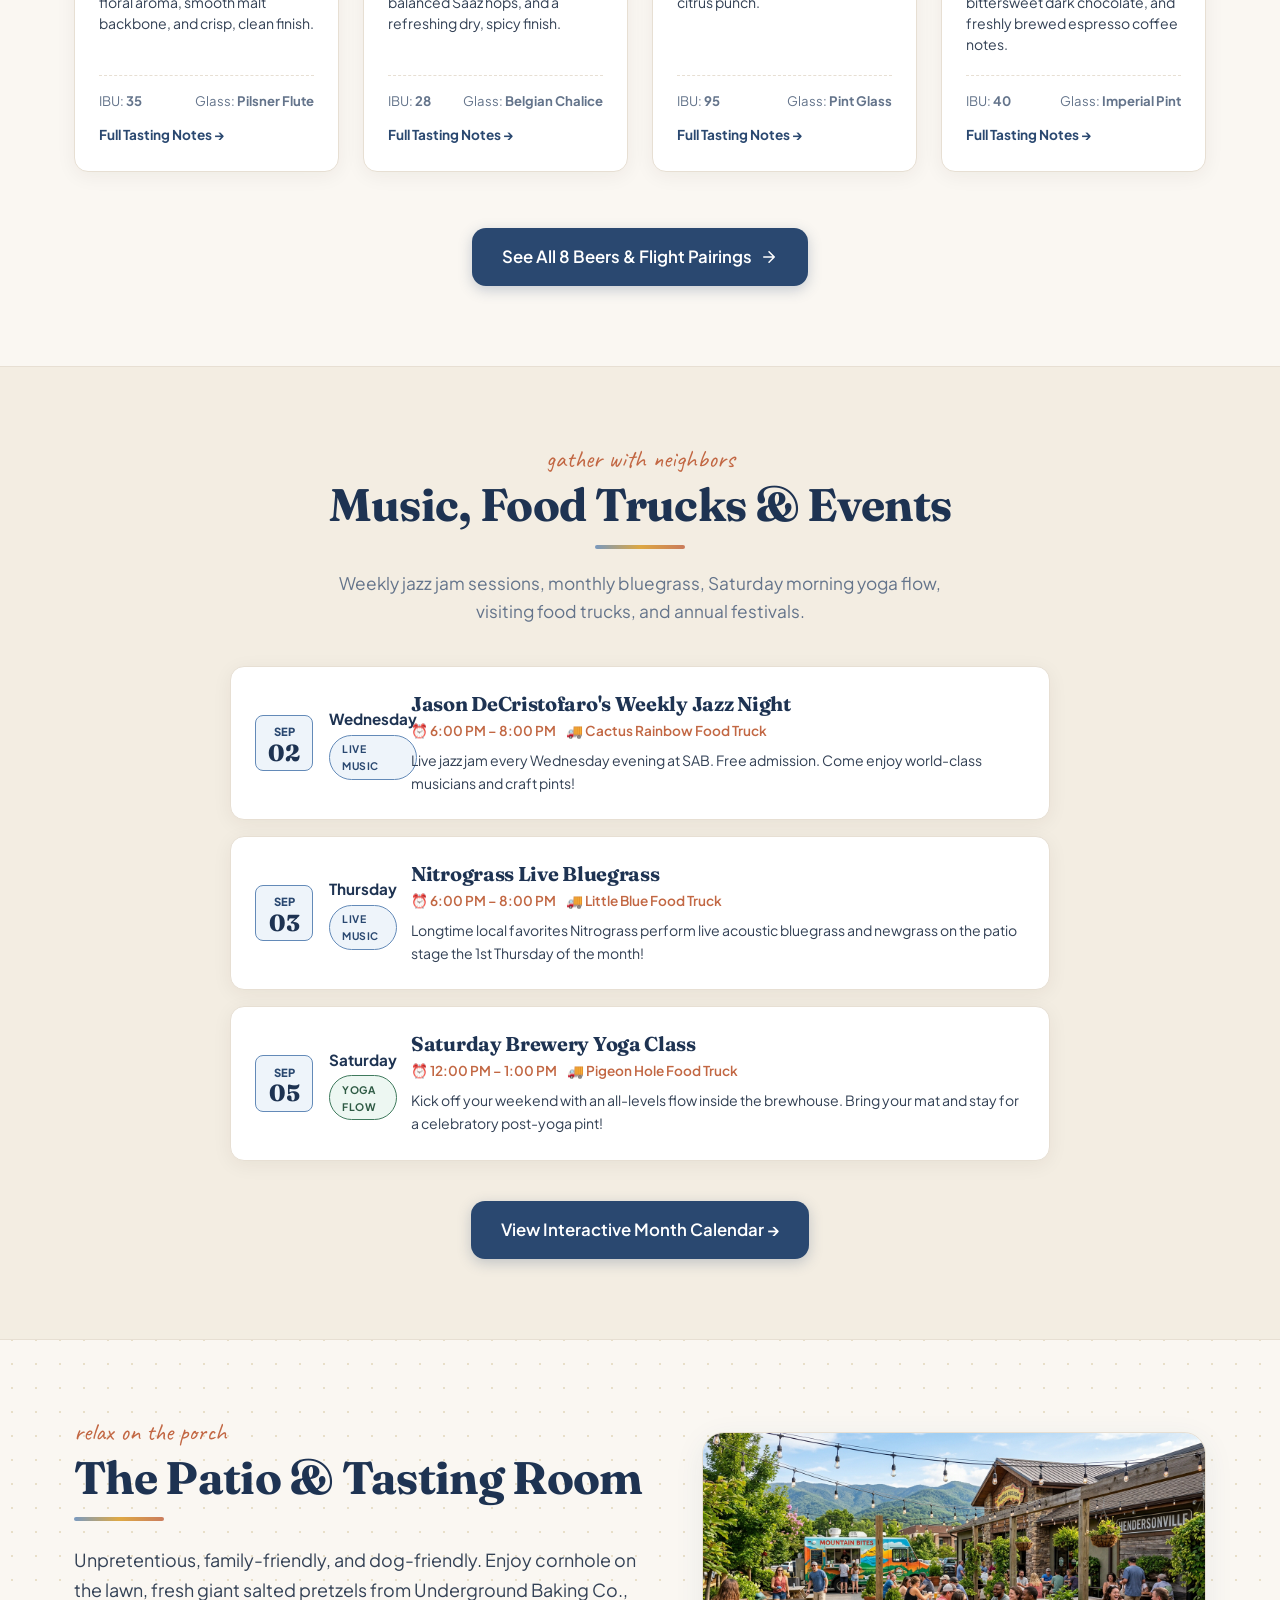
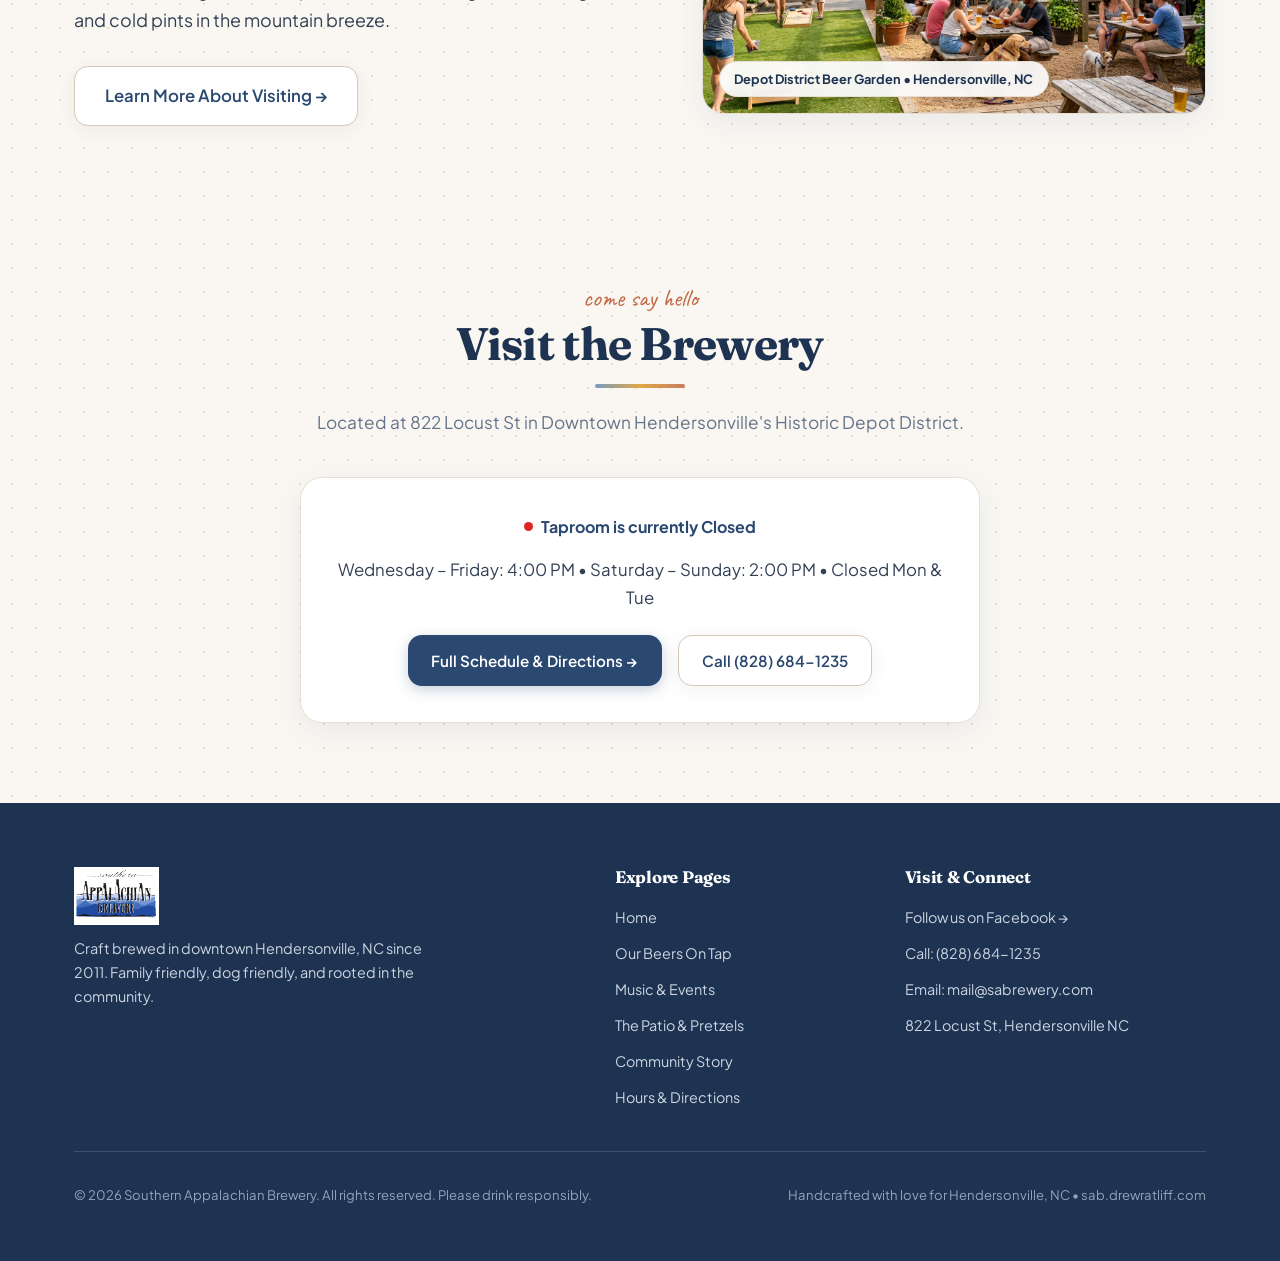
==== commit 4f786dad: "Remove Home nav button and ensure brand logo and Hendersonville NC title link directly to home" ====
--- a/index.html
+++ b/index.html
@@ -36,7 +36,6 @@
       <!-- Desktop Navigation Menu -->
       <nav class="desktop-nav" aria-label="Main Navigation">
         <ul class="nav-list">
-          <li><a href="index.html" class="nav-link active">Home</a></li>
           <li><a href="beers.html" class="nav-link">Our Beers</a></li>
           <li><a href="events.html" class="nav-link">Music &amp; Events</a></li>
           <li><a href="taproom.html" class="nav-link">The Patio &amp; Taproom</a></li>
@@ -63,11 +62,12 @@
     <!-- Mobile Nav Drawer -->
     <div class="mobile-drawer" id="mobile-drawer">
       <div class="mobile-drawer-header">
-        <img src="assets/images/logo.png" alt="Southern Appalachian Brewery" class="drawer-logo-img">
+        <a href="index.html" aria-label="Home">
+          <img src="assets/images/logo.png" alt="Southern Appalachian Brewery" class="drawer-logo-img">
+        </a>
         <button class="drawer-close-btn" id="drawer-close-btn" aria-label="Close menu">&times;</button>
       </div>
       <ul class="mobile-nav-list">
-        <li><a href="index.html" class="mobile-nav-link active">🏡 Home</a></li>
         <li><a href="beers.html" class="mobile-nav-link">🍺 Fresh Beers On Tap</a></li>
         <li><a href="events.html" class="mobile-nav-link">📅 Music, Shows &amp; Calendar</a></li>
         <li><a href="taproom.html" class="mobile-nav-link">🥨 The Patio &amp; Food Trucks</a></li>
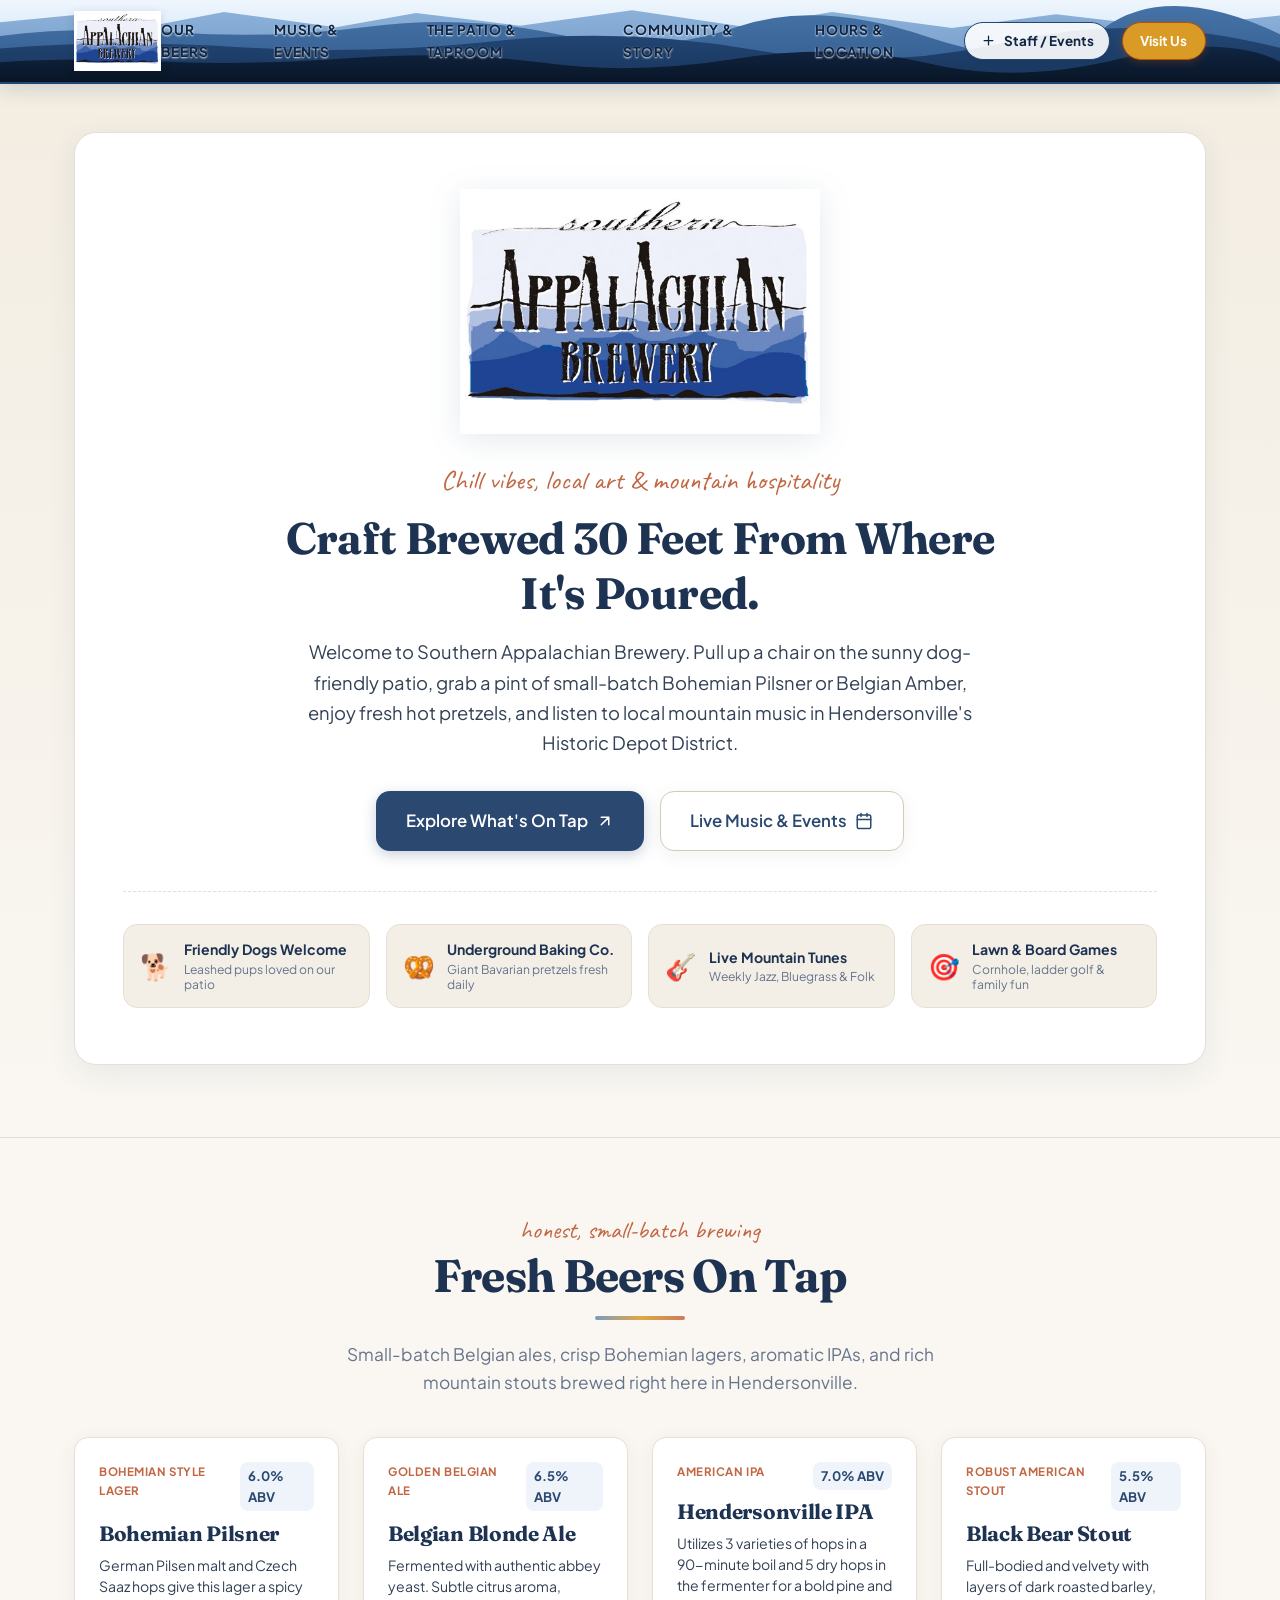
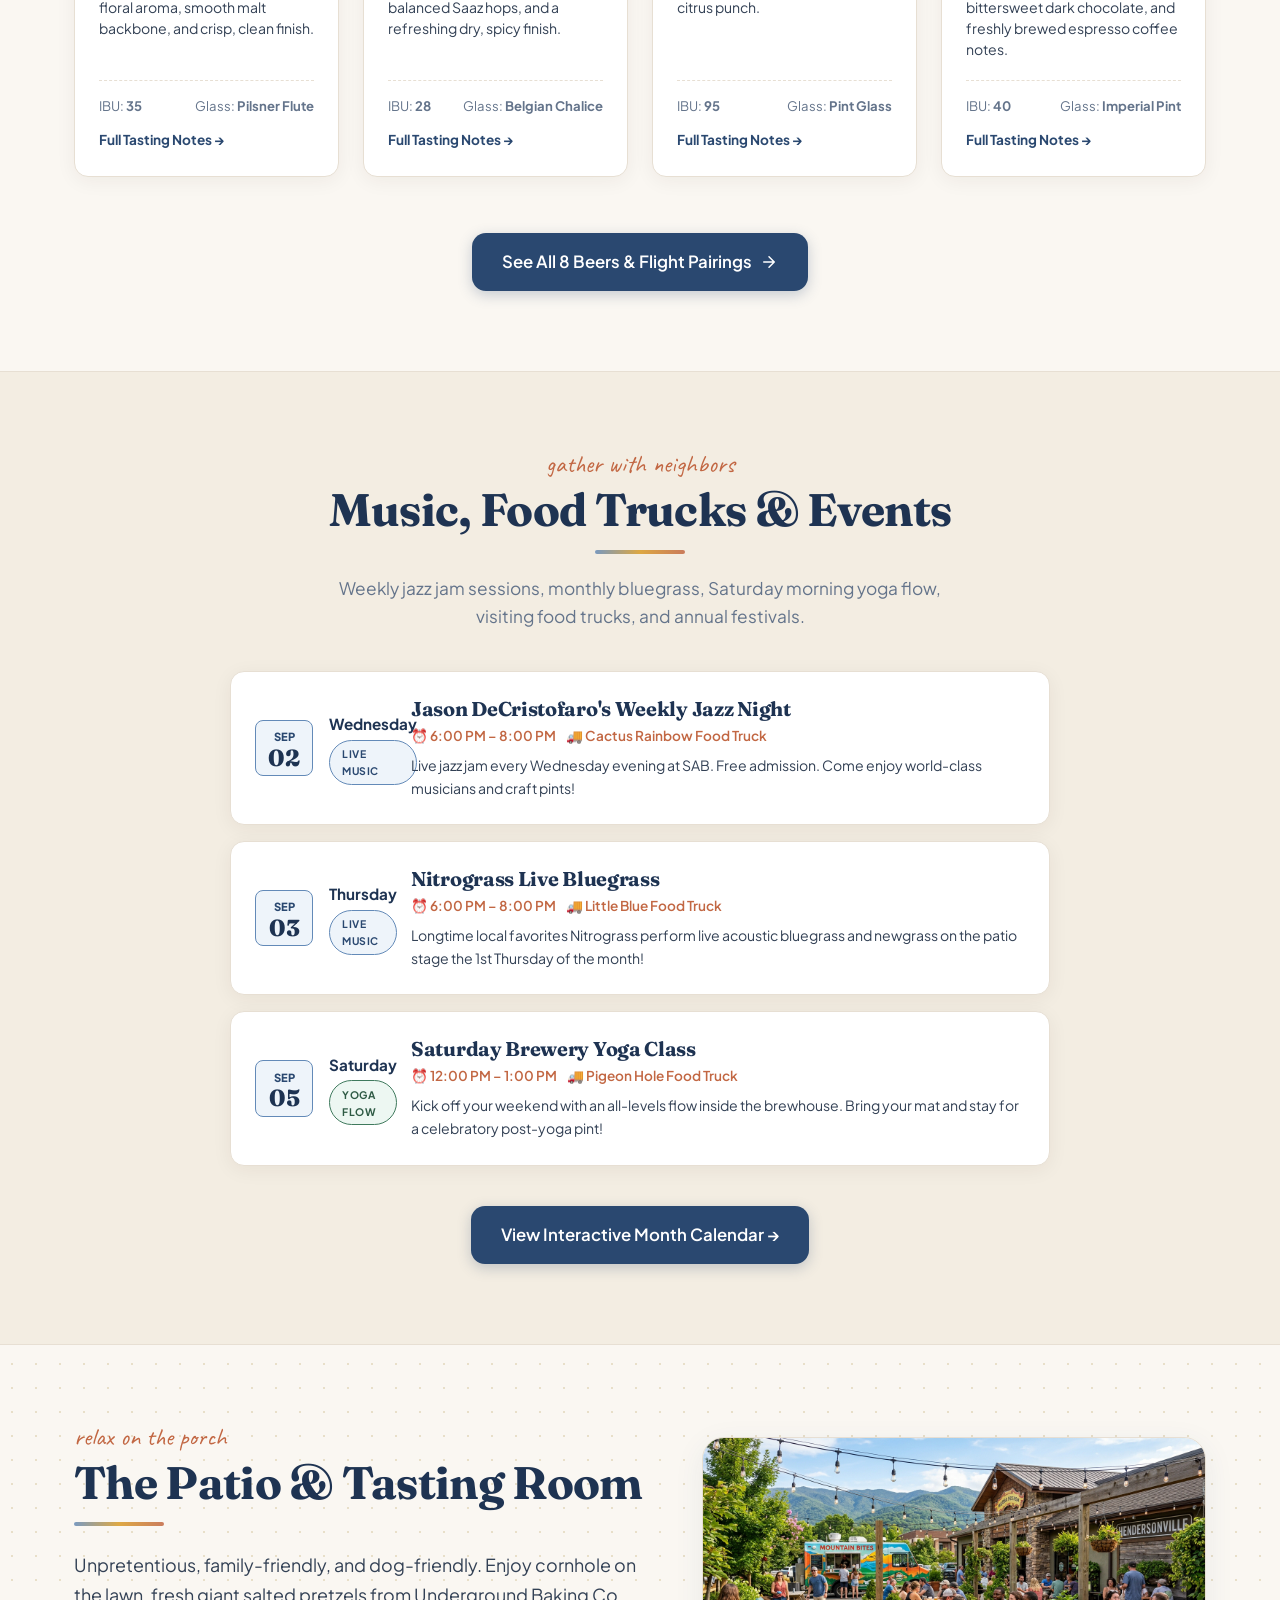
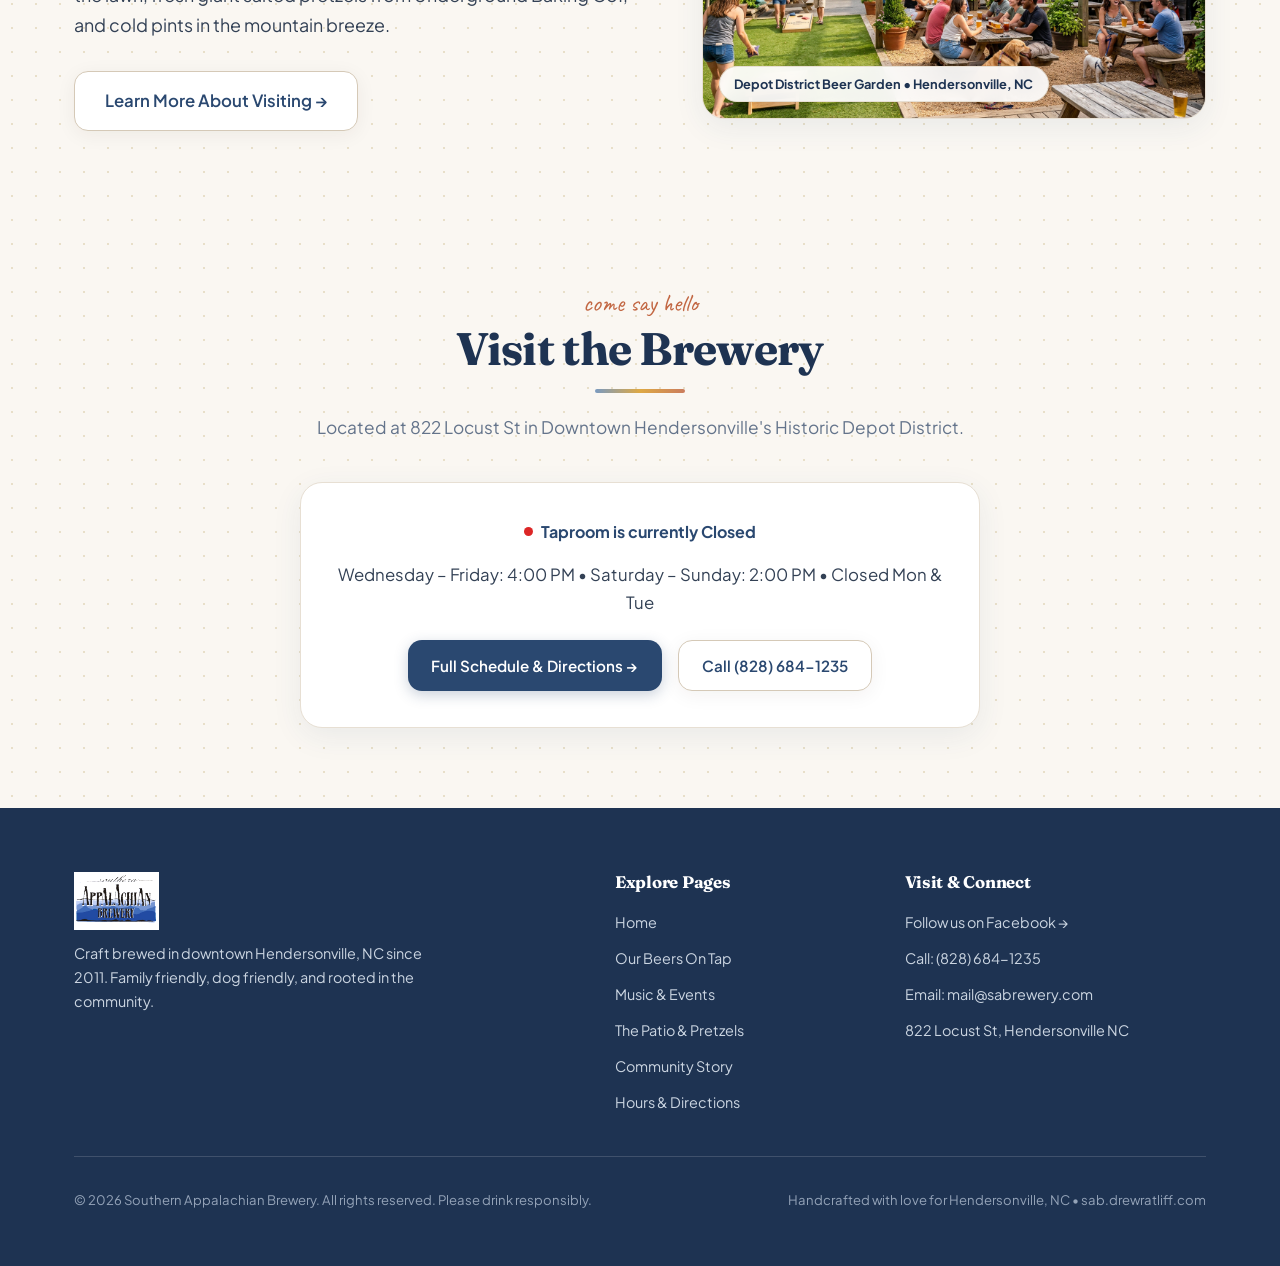
==== commit bfe9aeff: "Remove Hendersonville text from header logo, refine nav menu typography with natural vibes and remov" ====
--- a/index.html
+++ b/index.html
@@ -27,10 +27,6 @@
     <div class="container header-inner">
       <a href="index.html" class="brand-logo" aria-label="Southern Appalachian Brewery Home">
         <img src="assets/images/logo.png" alt="Southern Appalachian Brewery Logo" class="header-logo-img">
-        <div class="brand-text">
-          <span class="brand-script">historic downtown</span>
-          <span class="brand-title">HENDERSONVILLE, NC</span>
-        </div>
       </a>
 
       <!-- Desktop Navigation Menu -->
--- a/styles.css
+++ b/styles.css
@@ -289,88 +289,104 @@
 }
 
 /* ==========================================================================
-   Header & Navigation (Deep Blue Ridge Blue with Crisp White Elements)
+   Header & Navigation (Light Blue Ridge Mountain Vector Banner matching Logo)
    ========================================================================== */
 .site-header {
   position: sticky;
   top: 0;
   z-index: 100;
-  background: var(--mountain-blue-deep);
-  backdrop-filter: blur(14px);
-  -webkit-backdrop-filter: blur(14px);
-  border-bottom: 1px solid rgba(255, 255, 255, 0.12);
-  box-shadow: 0 4px 20px rgba(15, 28, 48, 0.22);
+  background-color: #DEEDFB;
+  background-image: url('assets/images/blueridge-header-bg.svg');
+  background-size: 100% 100%;
+  background-position: center bottom;
+  background-repeat: no-repeat;
+  border-bottom: 2px solid #234775;
+  box-shadow: 0 4px 20px rgba(16, 37, 66, 0.15);
 }
 
 .header-inner {
   display: flex;
   align-items: center;
   justify-content: space-between;
-  height: var(--header-height);
+  height: 82px;
 }
 
 .brand-logo {
   display: flex;
   align-items: center;
-  gap: 0.85rem;
 }
 
 .header-logo-img {
-  height: 52px;
+  height: 60px;
   width: auto;
   object-fit: contain;
-  filter: drop-shadow(0 2px 6px rgba(0, 0, 0, 0.2));
+  filter: drop-shadow(0 2px 5px rgba(0, 0, 0, 0.12));
+  transition: transform var(--transition);
+}
+
+.brand-logo:hover .header-logo-img {
+  transform: scale(1.03);
 }
 
 .brand-script {
   display: block;
   font-family: var(--font-script);
-  font-size: 1.25rem;
-  color: var(--honey-ale-light);
+  font-size: 1.35rem;
+  color: var(--mountain-clay);
   line-height: 0.9;
+  font-weight: 700;
+  text-shadow: 0 1px 2px rgba(255, 255, 255, 0.9);
 }
 
 .brand-title {
   display: block;
   font-family: var(--font-serif);
+  font-size: 0.88rem;
+  font-weight: 800;
+  letter-spacing: 0.08em;
+  color: #102542;
+  text-shadow: 0 1px 2px rgba(255, 255, 255, 0.9);
+}
+
+.desktop-nav {
+  display: none;
+}
+
+.nav-list {
+  display: flex;
+  list-style: none;
+  gap: 1.85rem;
+  align-items: center;
+}
+
+.nav-link {
+  display: inline-block;
+  font-family: var(--font-sans);
   font-size: 0.85rem;
   font-weight: 700;
-  letter-spacing: 0.08em;
-  color: #FFFFFF;
-}
-
-.desktop-nav {
-  display: none;
-}
-
-.nav-list {
-  display: flex;
-  list-style: none;
-  gap: 1.75rem;
-}
-
-.nav-link {
-  font-weight: 600;
-  font-size: 0.95rem;
-  color: #FFFFFF;
+  text-transform: uppercase;
+  letter-spacing: 0.07em;
+  color: #102542;
   position: relative;
   padding: 0.35rem 0;
   transition: color var(--transition);
+  text-shadow: 0 1px 2px rgba(255, 255, 255, 0.95);
 }
 
 .nav-link:hover,
 .nav-link.active {
-  color: var(--honey-ale-light);
+  color: var(--mountain-clay);
 }
 
 .nav-link::after {
   content: '';
   position: absolute;
-  bottom: 0;
+  bottom: -2px;
   left: 0;
   width: 0%;
   height: 2px;
-  background: var(--honey-ale-light);
+  background: var(--mountain-clay);
+  border-radius: 2px;
   transition: width var(--transition);
 }
 
@@ -436,27 +452,34 @@
 
 .staff-portal-btn {
   display: none;
-  background: rgba(255, 255, 255, 0.12) !important;
+  background: rgba(255, 255, 255, 0.9) !important;
+  color: #102542 !important;
+  border: 1.5px solid #234775 !important;
+  font-weight: 700 !important;
+  border-radius: var(--radius-full) !important;
+  padding: 0.42rem 0.95rem !important;
+  box-shadow: 0 2px 6px rgba(0, 0, 0, 0.08) !important;
+}
+
+.staff-portal-btn:hover {
+  background: #234775 !important;
   color: #FFFFFF !important;
-  border: 1px solid rgba(255, 255, 255, 0.3) !important;
-}
-
-.staff-portal-btn:hover {
-  background: rgba(255, 255, 255, 0.25) !important;
-  border-color: #FFFFFF !important;
 }
 
 .header-visit-btn {
   display: none;
   background: var(--honey-ale) !important;
   color: #FFFFFF !important;
-  border: none !important;
+  border: 1.5px solid #B45309 !important;
   font-weight: 700 !important;
+  border-radius: var(--radius-full) !important;
+  padding: 0.42rem 1.1rem !important;
+  box-shadow: 0 2px 8px rgba(180, 83, 9, 0.3) !important;
 }
 
 .header-visit-btn:hover {
   background: var(--honey-ale-light) !important;
-  color: var(--mountain-blue-deep) !important;
+  color: #102542 !important;
 }
 
 @media (min-width: 900px) {
@@ -478,8 +501,13 @@
   display: flex;
   flex-direction: column;
   justify-content: space-between;
-  width: 30px;
-  height: 20px;
+  width: 38px;
+  height: 38px;
+  padding: 8px;
+  background: rgba(255, 255, 255, 0.85);
+  border: 1px solid rgba(35, 71, 117, 0.3);
+  border-radius: var(--radius-sm);
+  box-shadow: 0 2px 6px rgba(0,0,0,0.08);
 }
 
 @media (min-width: 900px) {
@@ -492,7 +520,7 @@
   display: block;
   width: 100%;
   height: 2.5px;
-  background-color: #FFFFFF;
+  background-color: #102542;
   border-radius: 2px;
 }
 
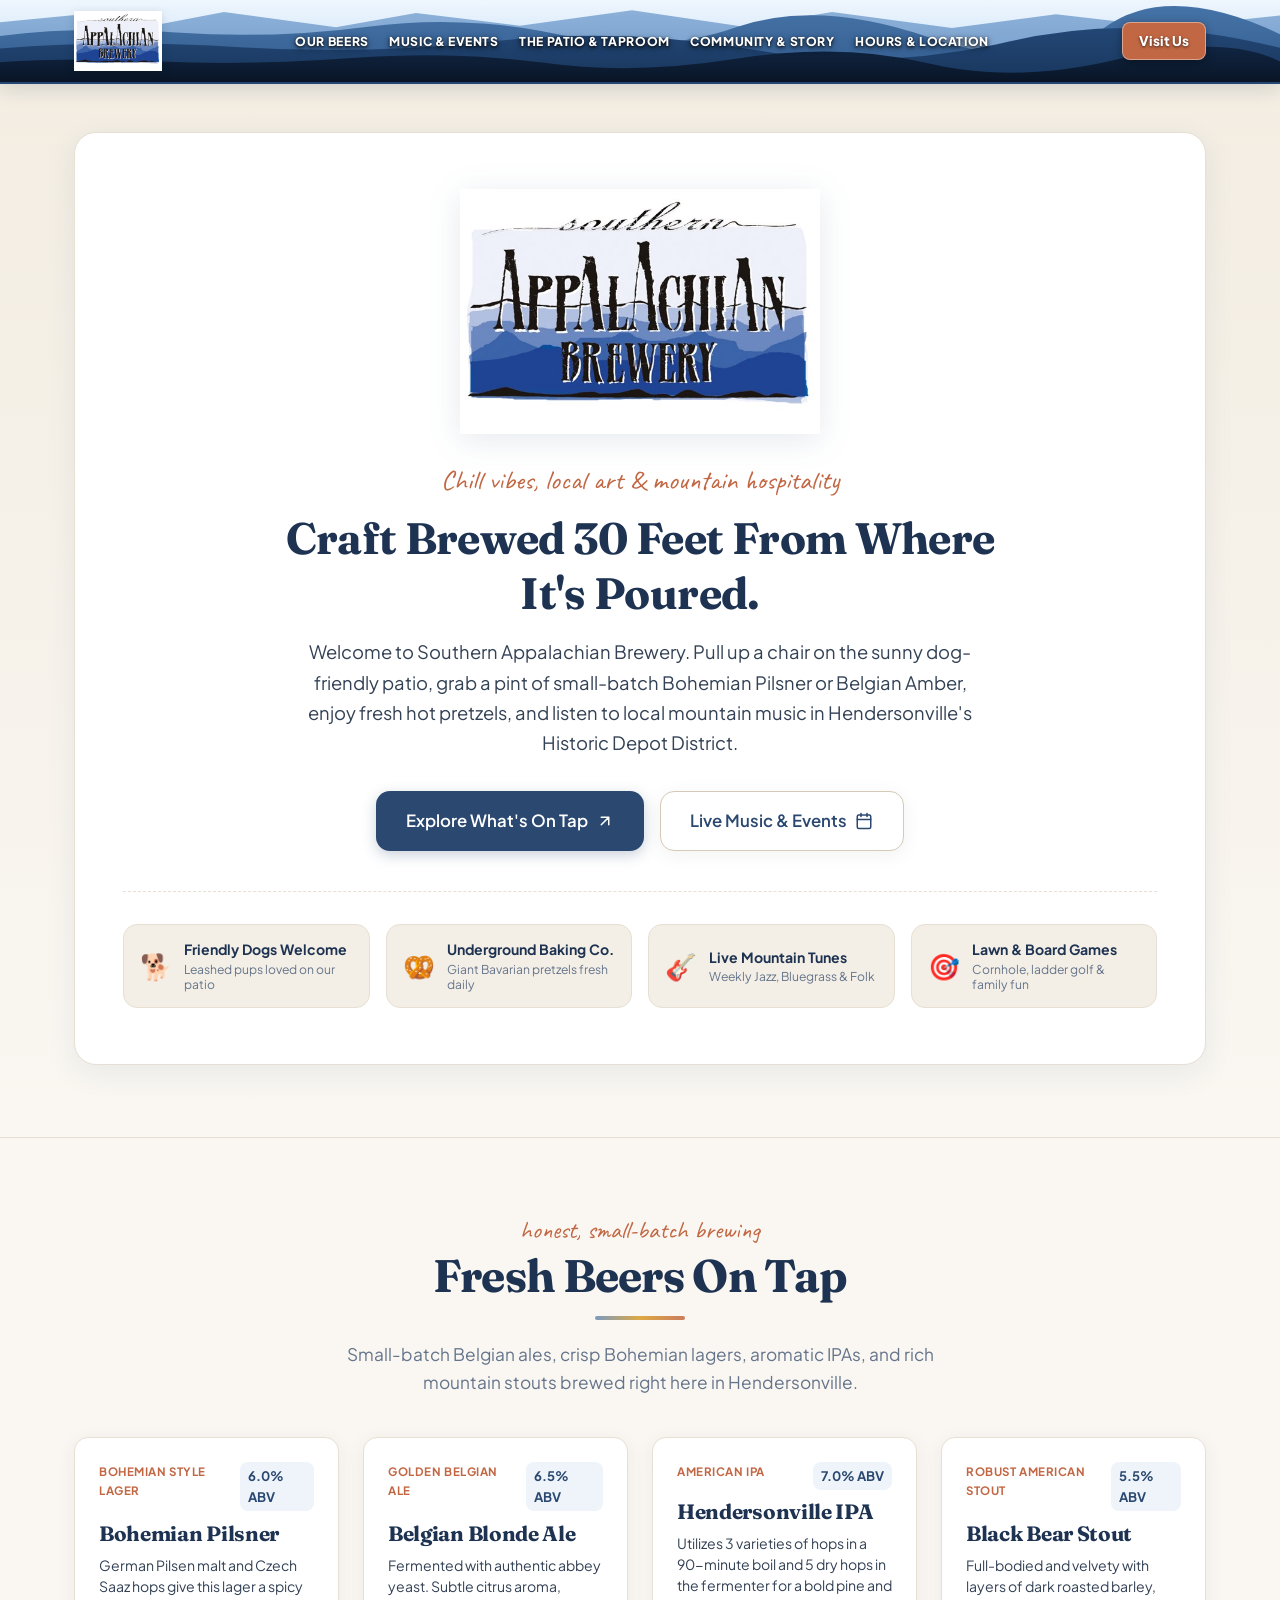
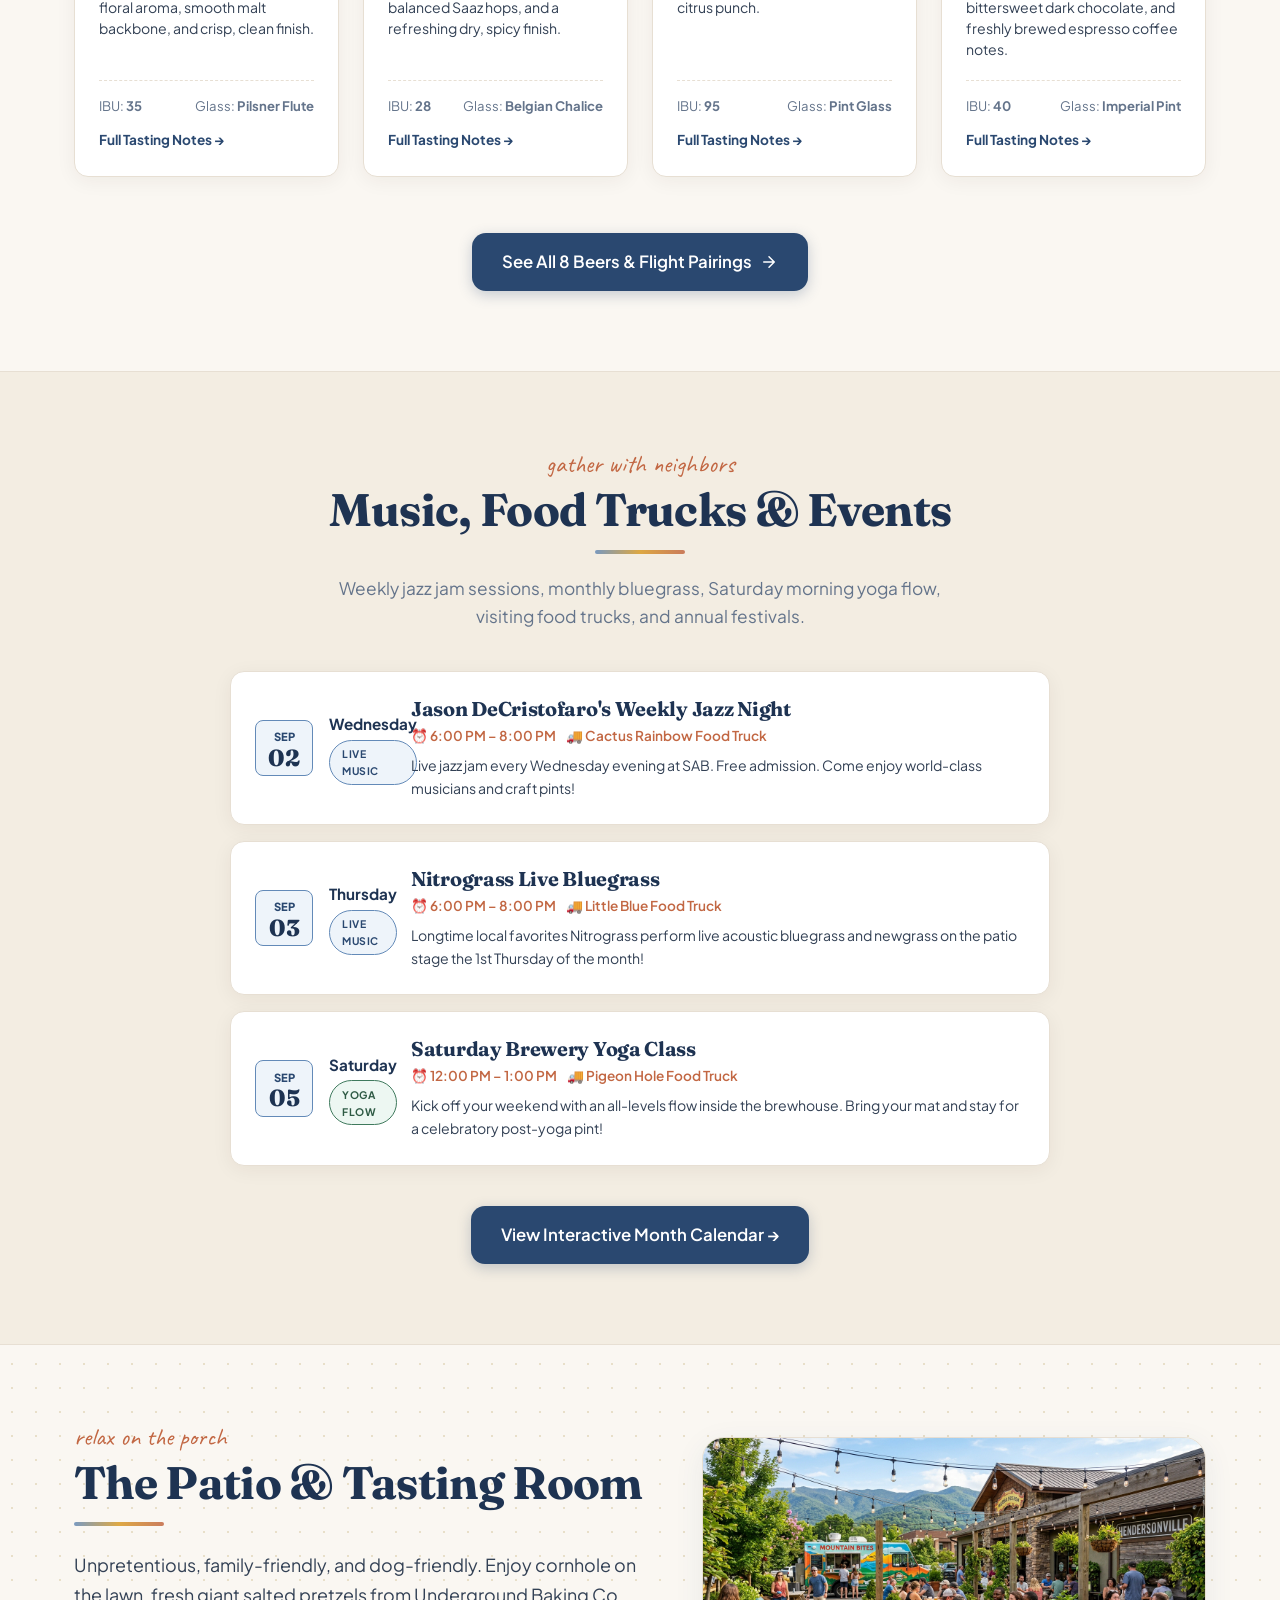
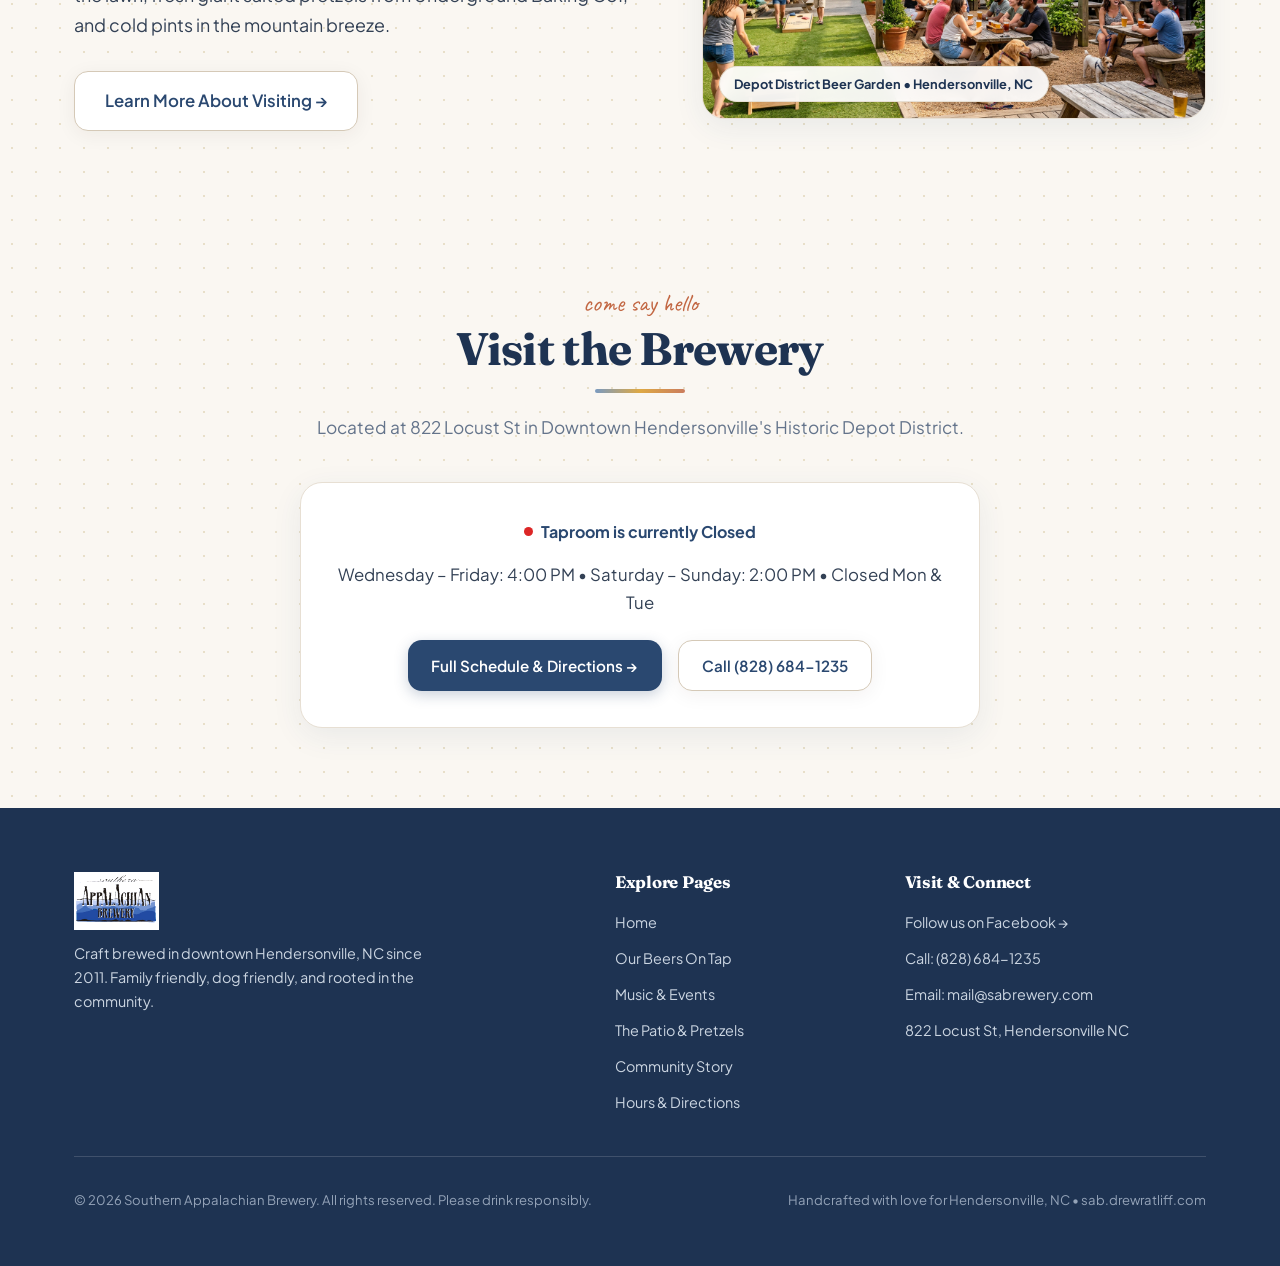
==== commit 84bf7418: "Standardize header across all pages to ensure menu items and layout remain 100% static and identical" ====
--- a/index.html
+++ b/index.html
@@ -42,10 +42,6 @@
 
       <!-- Header Actions -->
       <div class="header-actions">
-        <a href="events.html#staff" class="btn btn-outline-mountain btn-sm staff-portal-btn" title="Staff Event Management">
-          <svg width="15" height="15" viewBox="0 0 24 24" fill="none" stroke="currentColor" stroke-width="2" stroke-linecap="round" stroke-linejoin="round" aria-hidden="true"><path d="M12 5v14M5 12h14"/></svg>
-          <span>Staff / Events</span>
-        </a>
         <a href="contact.html" class="btn btn-primary btn-sm header-visit-btn">Visit Us</a>
         <button class="mobile-menu-toggle" id="mobile-menu-toggle" aria-label="Toggle navigation menu" aria-expanded="false">
           <span class="hamburger-line"></span>
--- a/styles.css
+++ b/styles.css
@@ -309,11 +309,14 @@
   align-items: center;
   justify-content: space-between;
   height: 82px;
+  gap: 1.25rem;
+  flex-wrap: nowrap;
 }
 
 .brand-logo {
   display: flex;
   align-items: center;
+  flex-shrink: 0;
 }
 
 .header-logo-img {
@@ -328,54 +331,46 @@
   transform: scale(1.03);
 }
 
-.brand-script {
-  display: block;
-  font-family: var(--font-script);
-  font-size: 1.35rem;
-  color: var(--mountain-clay);
-  line-height: 0.9;
-  font-weight: 700;
-  text-shadow: 0 1px 2px rgba(255, 255, 255, 0.9);
-}
-
-.brand-title {
-  display: block;
-  font-family: var(--font-serif);
-  font-size: 0.88rem;
-  font-weight: 800;
-  letter-spacing: 0.08em;
-  color: #102542;
-  text-shadow: 0 1px 2px rgba(255, 255, 255, 0.9);
-}
-
 .desktop-nav {
   display: none;
+  flex-shrink: 1;
+  min-width: 0;
 }
 
 .nav-list {
   display: flex;
   list-style: none;
-  gap: 1.85rem;
-  align-items: center;
+  gap: clamp(0.75rem, 1.6vw, 1.85rem);
+  align-items: center;
+  flex-wrap: nowrap;
+}
+
+.nav-list li {
+  white-space: nowrap !important;
+  flex-shrink: 0;
 }
 
 .nav-link {
-  display: inline-block;
+  display: inline-flex;
+  align-items: center;
   font-family: var(--font-sans);
-  font-size: 0.85rem;
-  font-weight: 700;
+  font-size: clamp(0.76rem, 0.92vw, 0.86rem);
+  font-weight: 800;
   text-transform: uppercase;
-  letter-spacing: 0.07em;
-  color: #102542;
+  letter-spacing: 0.05em;
+  color: #FFFFFF;
   position: relative;
   padding: 0.35rem 0;
-  transition: color var(--transition);
-  text-shadow: 0 1px 2px rgba(255, 255, 255, 0.95);
+  white-space: nowrap !important;
+  flex-shrink: 0;
+  transition: all var(--transition);
+  text-shadow: 0 1px 3px rgba(0, 0, 0, 0.9), 0 2px 6px rgba(0, 0, 0, 0.65);
 }
 
 .nav-link:hover,
 .nav-link.active {
-  color: var(--mountain-clay);
+  color: #F7BA4F;
+  text-shadow: 0 1px 4px rgba(0, 0, 0, 0.95), 0 0 10px rgba(247, 186, 79, 0.4);
 }
 
 .nav-link::after {
@@ -384,15 +379,20 @@
   bottom: -2px;
   left: 0;
   width: 0%;
-  height: 2px;
-  background: var(--mountain-clay);
+  height: 2.5px;
+  background: #F7BA4F;
   border-radius: 2px;
+  box-shadow: 0 1px 3px rgba(0, 0, 0, 0.7);
   transition: width var(--transition);
 }
 
 .nav-link:hover::after,
 .nav-link.active::after {
   width: 100%;
+}
+
+.mobile-nav-link {
+  white-space: nowrap;
 }
 
 .mobile-nav-link.active {
@@ -448,41 +448,50 @@
   display: flex;
   align-items: center;
   gap: 0.75rem;
+  flex-shrink: 0;
 }
 
 .staff-portal-btn {
   display: none;
-  background: rgba(255, 255, 255, 0.9) !important;
-  color: #102542 !important;
-  border: 1.5px solid #234775 !important;
+  background: rgba(16, 37, 66, 0.4) !important;
+  color: #FFFFFF !important;
+  border: 1.5px solid rgba(255, 255, 255, 0.75) !important;
+  font-size: 0.82rem !important;
   font-weight: 700 !important;
-  border-radius: var(--radius-full) !important;
-  padding: 0.42rem 0.95rem !important;
-  box-shadow: 0 2px 6px rgba(0, 0, 0, 0.08) !important;
+  border-radius: var(--radius-sm) !important;
+  padding: 0.4rem 0.85rem !important;
+  white-space: nowrap !important;
+  text-shadow: 0 1px 3px rgba(0, 0, 0, 0.9);
+  box-shadow: 0 2px 6px rgba(0, 0, 0, 0.3);
+  backdrop-filter: blur(4px);
 }
 
 .staff-portal-btn:hover {
-  background: #234775 !important;
-  color: #FFFFFF !important;
+  background: #102542 !important;
+  border-color: #F7BA4F !important;
+  color: #F7BA4F !important;
 }
 
 .header-visit-btn {
   display: none;
-  background: var(--honey-ale) !important;
+  background: var(--mountain-clay) !important;
   color: #FFFFFF !important;
-  border: 1.5px solid #B45309 !important;
-  font-weight: 700 !important;
-  border-radius: var(--radius-full) !important;
-  padding: 0.42rem 1.1rem !important;
-  box-shadow: 0 2px 8px rgba(180, 83, 9, 0.3) !important;
+  border: 1px solid rgba(255, 255, 255, 0.4) !important;
+  font-size: 0.84rem !important;
+  font-weight: 800 !important;
+  border-radius: var(--radius-sm) !important;
+  padding: 0.45rem 1rem !important;
+  white-space: nowrap !important;
+  box-shadow: 0 2px 8px rgba(0, 0, 0, 0.35) !important;
+  text-shadow: 0 1px 3px rgba(0, 0, 0, 0.7);
 }
 
 .header-visit-btn:hover {
-  background: var(--honey-ale-light) !important;
-  color: #102542 !important;
-}
-
-@media (min-width: 900px) {
+  background: #A85332 !important;
+  transform: translateY(-2px);
+}
+
+@media (min-width: 960px) {
   .desktop-nav {
     display: block;
   }
@@ -491,7 +500,7 @@
   }
 }
 
-@media (min-width: 1100px) {
+@media (min-width: 1140px) {
   .staff-portal-btn {
     display: inline-flex;
   }
@@ -504,13 +513,15 @@
   width: 38px;
   height: 38px;
   padding: 8px;
-  background: rgba(255, 255, 255, 0.85);
-  border: 1px solid rgba(35, 71, 117, 0.3);
+  background: rgba(16, 37, 66, 0.4);
+  border: 1px solid rgba(255, 255, 255, 0.5);
   border-radius: var(--radius-sm);
-  box-shadow: 0 2px 6px rgba(0,0,0,0.08);
-}
-
-@media (min-width: 900px) {
+  box-shadow: 0 2px 6px rgba(0, 0, 0, 0.3);
+  backdrop-filter: blur(4px);
+  flex-shrink: 0;
+}
+
+@media (min-width: 960px) {
   .mobile-menu-toggle {
     display: none;
   }
@@ -520,8 +531,9 @@
   display: block;
   width: 100%;
   height: 2.5px;
-  background-color: #102542;
+  background-color: #FFFFFF;
   border-radius: 2px;
+  box-shadow: 0 1px 2px rgba(0, 0, 0, 0.85);
 }
 
 /* Mobile Drawer */
